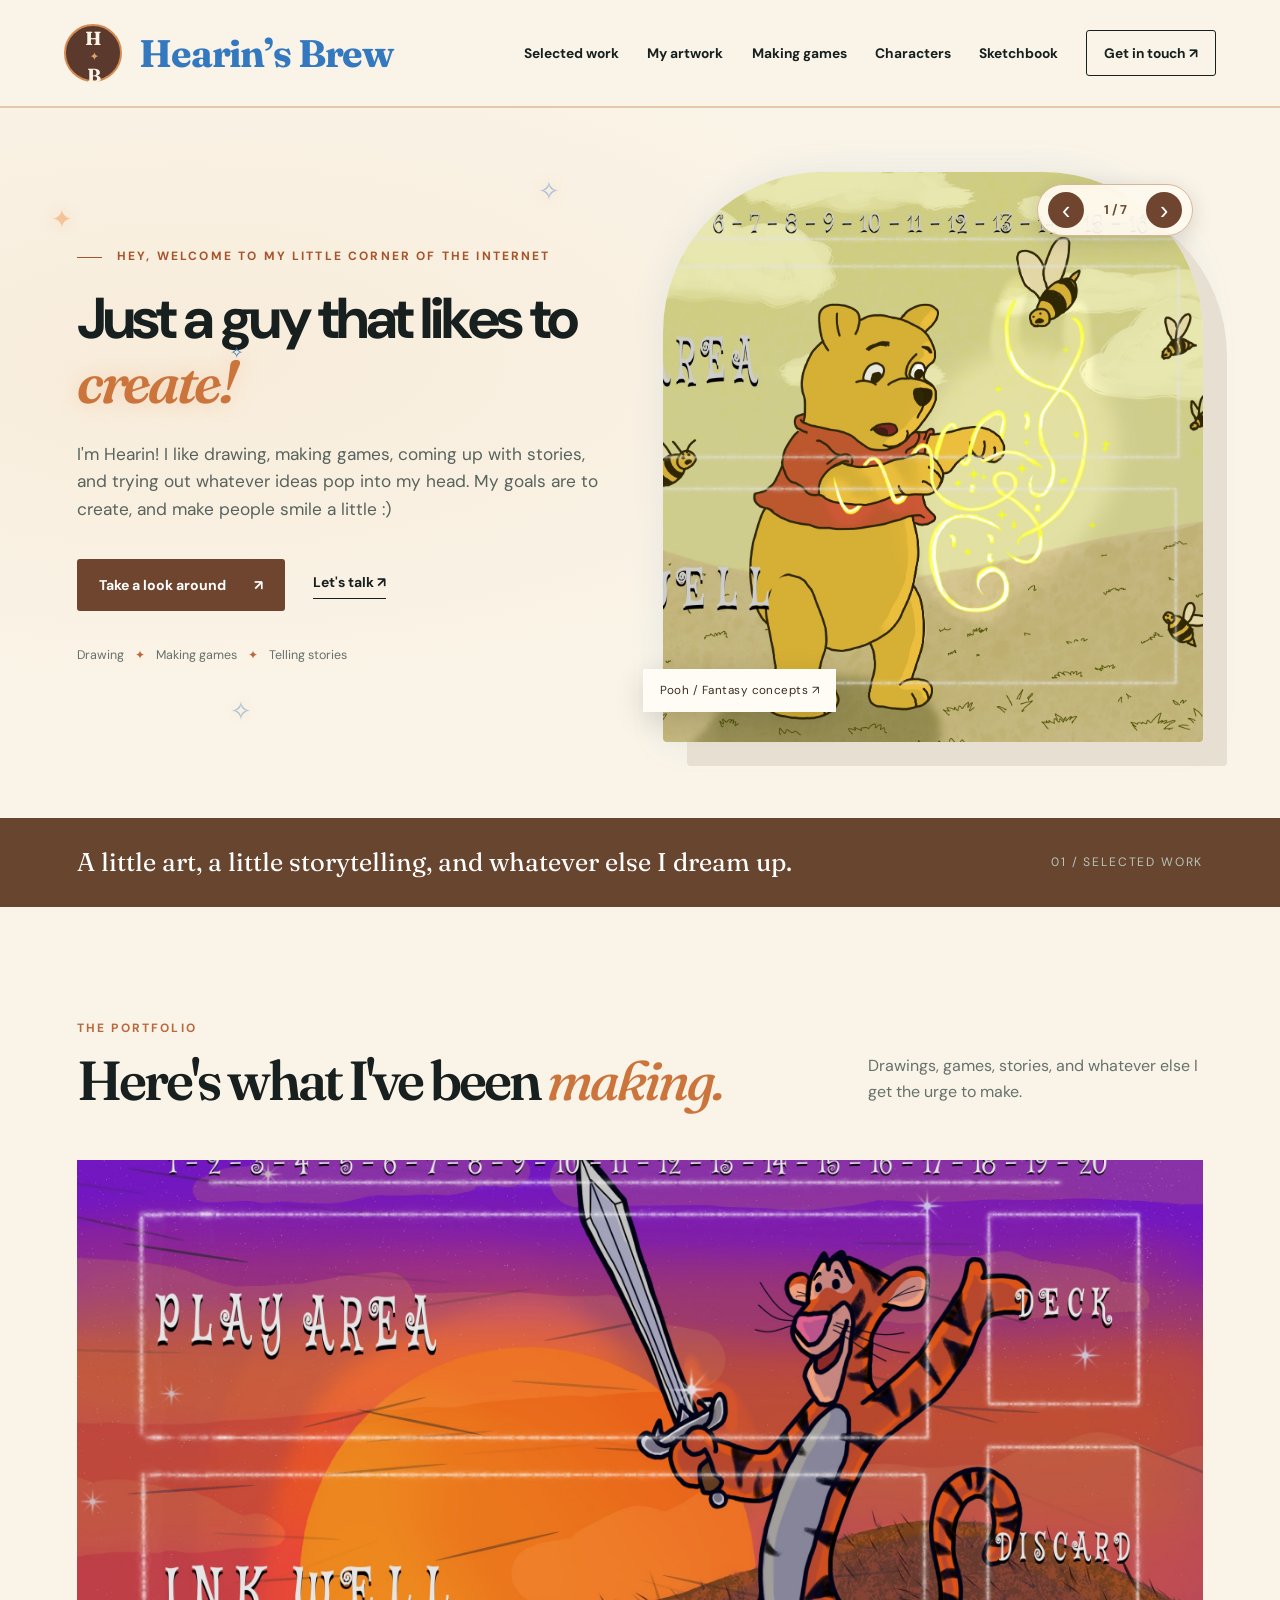
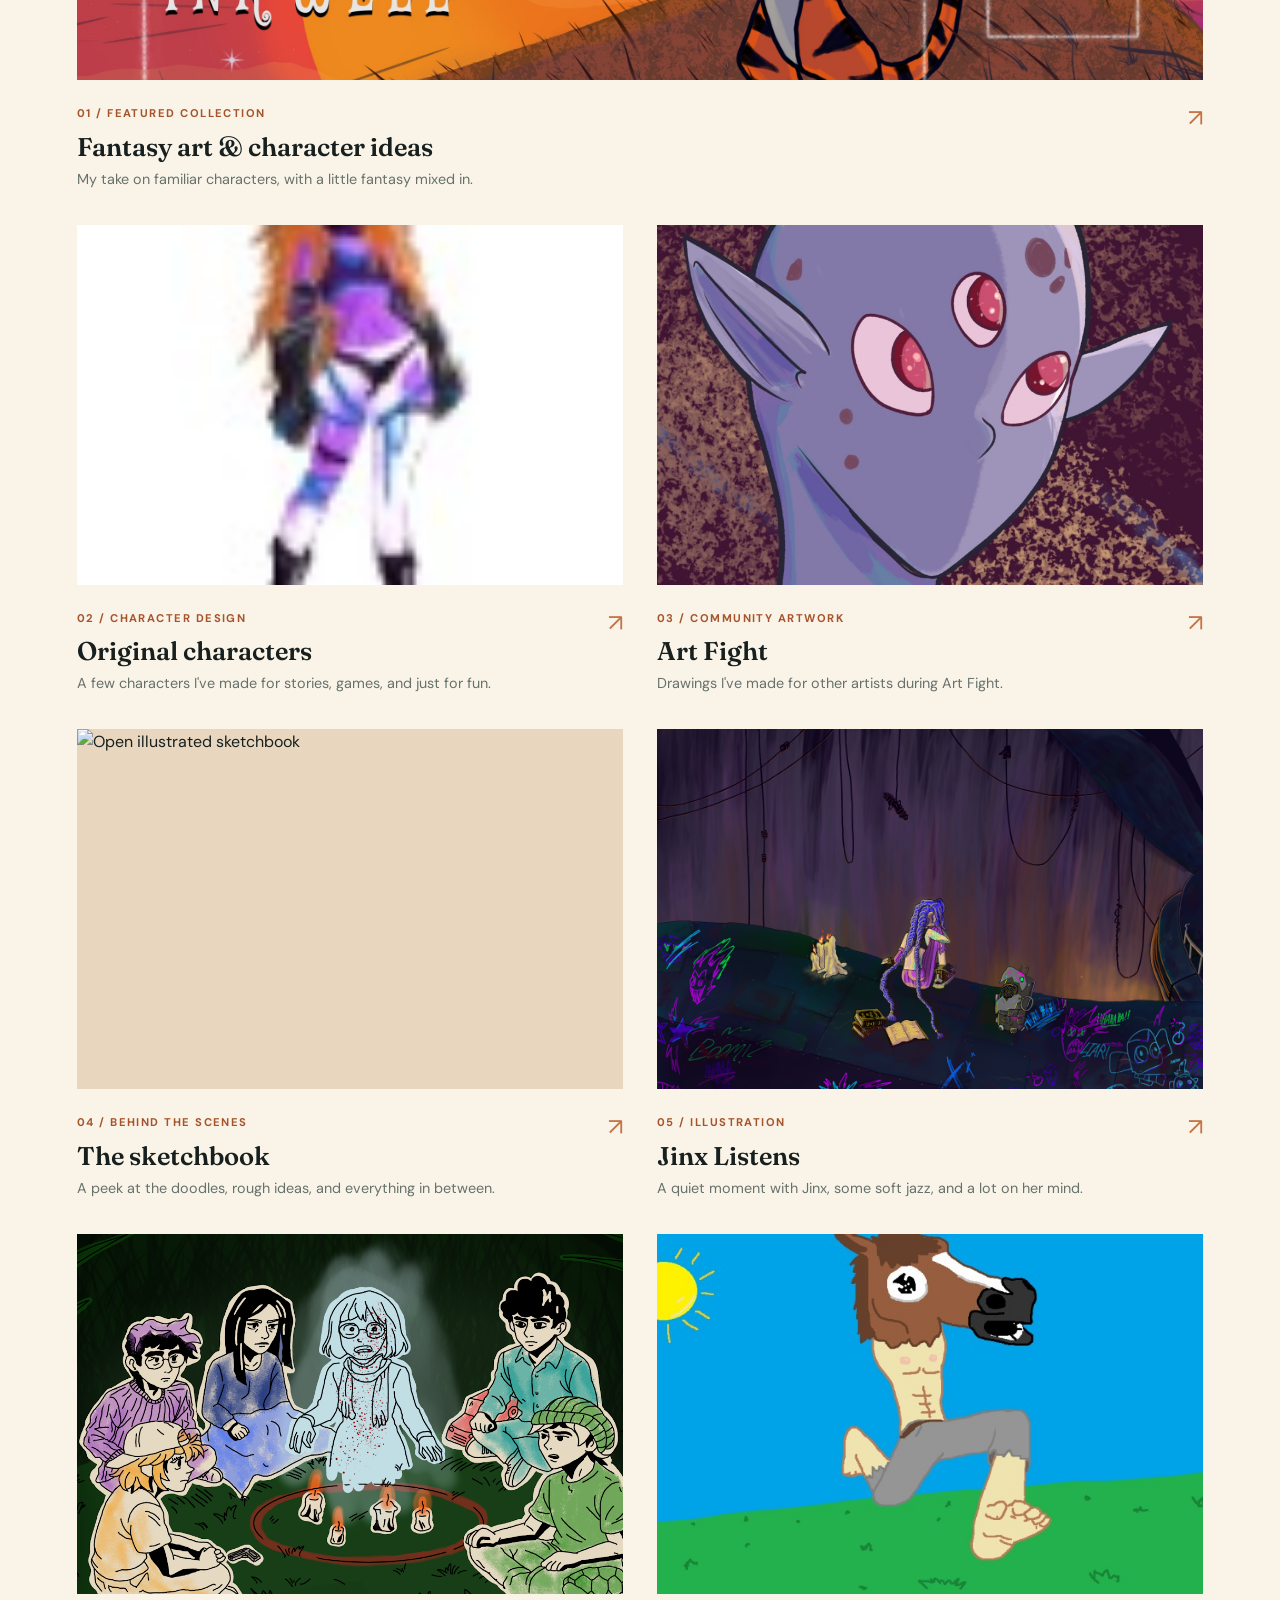
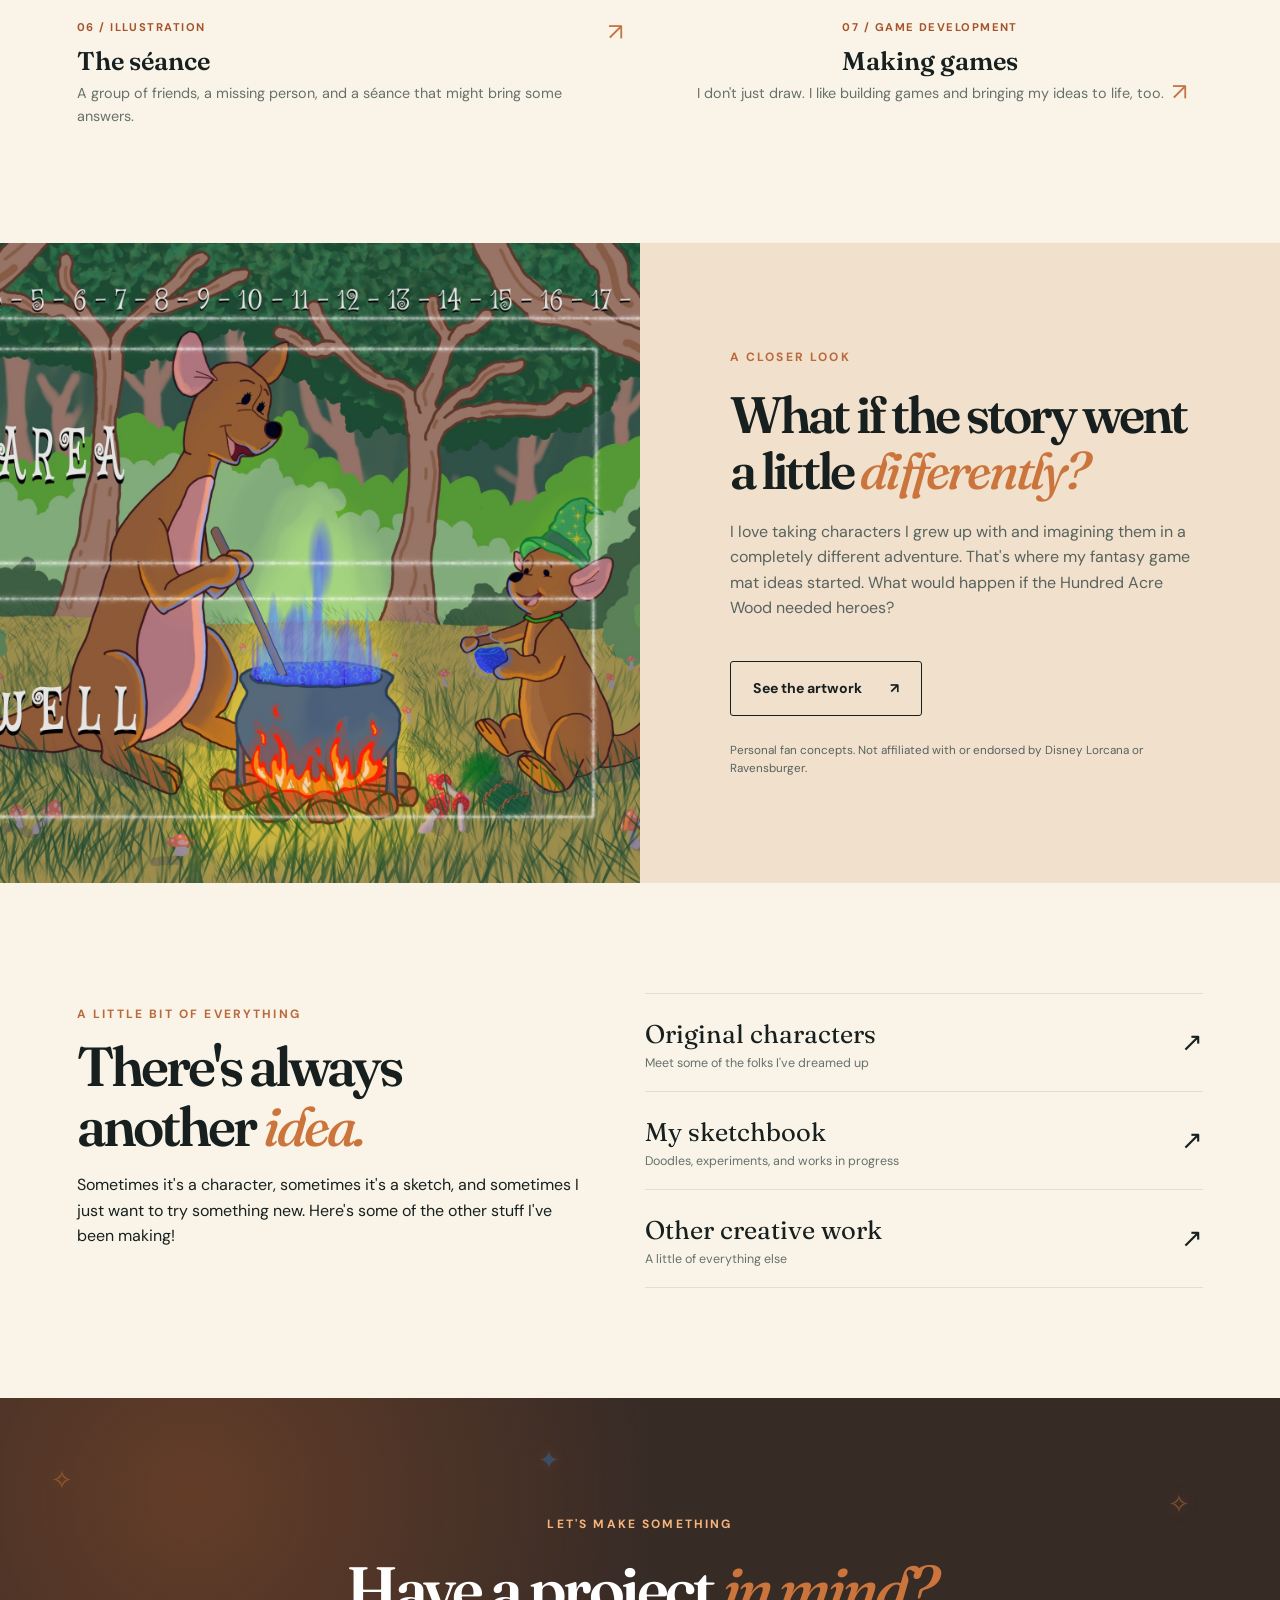
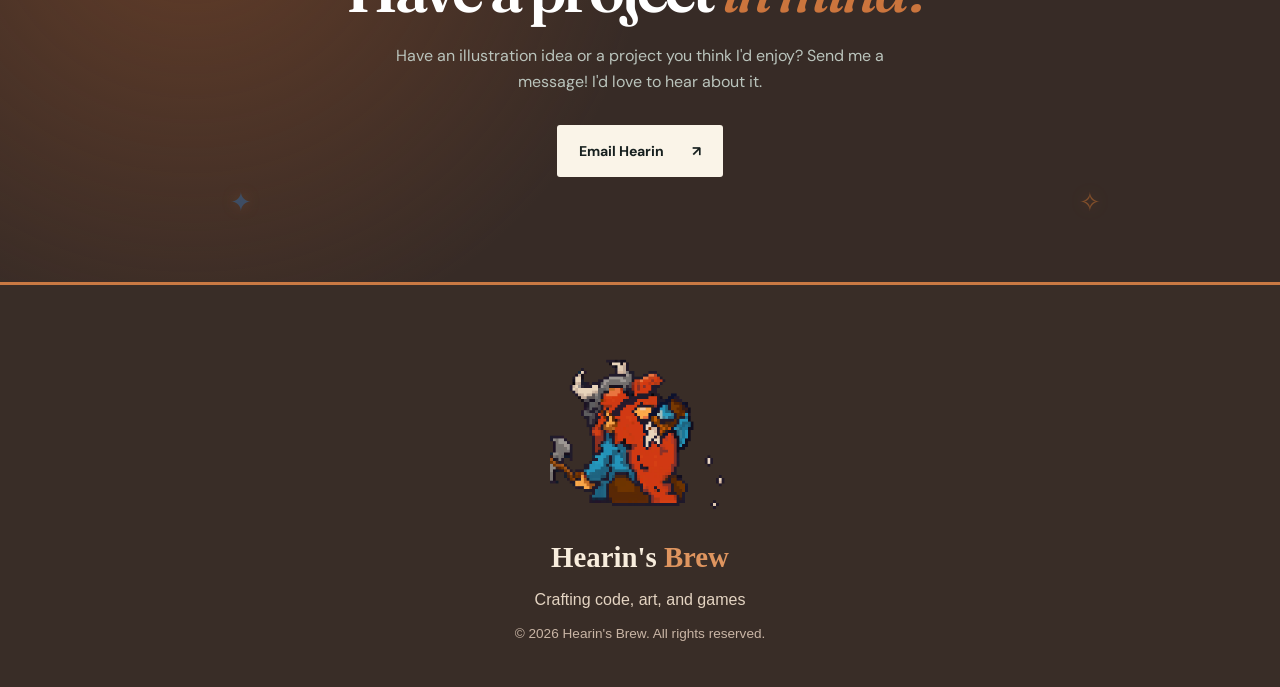
==== index.html @ 7d2c325e "Use shared centered drinking-dwarf footer on index.html" ====
<!doctype html>
<html lang="en">
<head>
  <meta charset="utf-8">
  <meta name="viewport" content="width=device-width, initial-scale=1">
  <meta name="description" content="Hearin's Brew is an illustration portfolio featuring fantasy character art, Lorcana-inspired fan concepts, sketchbook studies, and original worlds.">
  <meta name="theme-color" content="#17201f">
  <title>Hearin's Brew | Fantasy Illustration & Character Art</title>
  <link rel="icon" href="assets/favicon.ico">
  <link rel="preconnect" href="https://fonts.googleapis.com">
  <link rel="preconnect" href="https://fonts.gstatic.com" crossorigin>
  <link href="https://fonts.googleapis.com/css2?family=DM+Sans:wght@400;500;600;700&family=Fraunces:opsz,wght@9..144,500;9..144,600;9..144,700&display=swap" rel="stylesheet">
  <link rel="stylesheet" href="portfolio.css">
  <link rel="stylesheet" href="brew-footer.css">
</head>
<body class="portfolio-home">
  <a class="skip-link" href="#main">Skip to content</a>
  <header class="site-header">
    <a class="wordmark" href="index.html" aria-label="Hearin's Brew home"><span class="mark">H<span>✦</span>B</span><span class="animated-wordmark" aria-label="Hearin’s Brew">Hearin’s Brew</span></a>
    <button class="nav-toggle" type="button" aria-expanded="false" aria-controls="site-nav" aria-label="Open navigation">☰</button>
    <nav class="site-nav" id="site-nav" aria-label="Main navigation">
      <a href="#work">Selected work</a>
      <a href="misc-art.html">My artwork</a>
      <a href="the-nautlins.html">Making games</a>
      <a href="my-ocs.html">Characters</a>
      <a href="my-sketch-book.html">Sketchbook</a>
      <a class="nav-contact" href="mailto:hearinsbrew@gmail.com?subject=Illustration%20inquiry">Get in touch <span aria-hidden="true">↗</span></a>
    </nav>
  </header>
  <main id="main">
    <section class="hero magic-field"><div class="magic-sparkles" aria-hidden="true"><span>✦</span><span>✧</span><span>✦</span><span>✧</span><span>✦</span></div>
      <div class="hero-copy">
        <p class="eyebrow"><span class="eyebrow-line"></span> Hey, welcome to my little corner of the internet</p>
        <h1>Just a guy that likes to <em class="magic-word">create!</em></h1>
        <p class="hero-intro">I'm Hearin! I like drawing, making games, coming up with stories, and trying out whatever ideas pop into my head. My goals are to create, and make people smile a little :)</p>
        <div class="hero-actions">
          <a class="button button-primary" href="#work">Take a look around <span aria-hidden="true">↗</span></a>
          <a class="text-link" href="mailto:hearinsbrew@gmail.com?subject=Illustration%20inquiry">Let's talk <span aria-hidden="true">↗</span></a>
        </div>
        <p class="hero-note">Drawing <span>✦</span> Making games <span>✦</span> Telling stories</p>
      </div>
      <div class="hero-art"><div class="hero-art-controls" aria-label="Featured artwork controls"><button class="art-cycle-button" type="button" data-direction="-1" aria-label="Previous artwork">‹</button><span class="art-cycle-count" aria-live="polite">1 / 7</span><button class="art-cycle-button" type="button" data-direction="1" aria-label="Next artwork">›</button></div>
        <img id="featured-art-image" src="assets/Pooh Bear P4.jpg" alt="Fantasy-inspired illustration of Winnie the Pooh, part of a personal game mat concept series" fetchpriority="high">
        <a class="art-tag" id="featured-art-link" href="lorcana-game-mat-concepts.html">Pooh / Fantasy concepts ↗</a>
      </div>
    </section>
    <section class="intro-band" aria-label="Portfolio focus">
      <p>A little art, a little storytelling, and whatever else I dream up.</p>
      <span>01 / Selected work</span>
    </section>
    <section class="work-section" id="work">
      <div class="section-heading">
        <div><p class="eyebrow">The portfolio</p><h2>Here's what I've been <em>making.</em></h2></div>
        <p>Drawings, games, stories, and whatever else I get the urge to make.</p>
      </div>
      <div class="work-grid">
        <a class="work-card work-card-large" href="lorcana-game-mat-concepts.html">
          <div class="work-image"><img src="assets/Tigger p2.jpg" alt="Fantasy-inspired illustration of Tigger with a sword" loading="lazy"></div>
          <div class="work-caption"><div><span class="work-kicker">01 / Featured collection</span><h3>Fantasy art &amp; character ideas</h3><p>My take on familiar characters, with a little fantasy mixed in.</p></div><span class="work-arrow" aria-hidden="true">↗</span></div>
        </a>
        <a class="work-card" href="my-ocs.html">
          <div class="work-image"><img src="assets/Amber.jpg" alt="Portrait of Amber, an original character" loading="lazy"></div>
          <div class="work-caption"><div><span class="work-kicker">02 / Character design</span><h3>Original characters</h3><p>A few characters I've made for stories, games, and just for fun.</p></div><span class="work-arrow" aria-hidden="true">↗</span></div>
        </a>
        <a class="work-card" href="Art-Fight.html">
          <div class="work-image"><img src="assets/unnamed (1).jpg" alt="Artwork from the Art Fight collection" loading="lazy"></div>
          <div class="work-caption"><div><span class="work-kicker">03 / Community artwork</span><h3>Art Fight</h3><p>Drawings I've made for other artists during Art Fight.</p></div><span class="work-arrow" aria-hidden="true">↗</span></div>
        </a>
        <a class="work-card" href="my-sketch-book.html">
          <div class="work-image"><img src="https://raw.githubusercontent.com/Hearin1/HearinsBrewRep/main/Drawings%20I%20made/Book.png" alt="Open illustrated sketchbook" loading="lazy"></div>
          <div class="work-caption"><div><span class="work-kicker">04 / Behind the scenes</span><h3>The sketchbook</h3><p>A peek at the doodles, rough ideas, and everything in between.</p></div><span class="work-arrow" aria-hidden="true">↗</span></div>
        </a>
        <a class="work-card" href="misc-art.html">
          <div class="work-image"><img src="assets/jinx.png" alt="Illustration from the miscellaneous artwork collection" loading="lazy"></div>
          <div class="work-caption"><div><span class="work-kicker">05 / Illustration</span><h3>Jinx Listens</h3><p>A quiet moment with Jinx, some soft jazz, and a lot on her mind.</p></div><span class="work-arrow" aria-hidden="true">↗</span></div>
        </a>
        <a class="work-card" href="misc-art.html"><div class="work-image"><img src="assets/seance.png" alt="The séance, friends gathered around candles" loading="lazy"></div><div class="work-caption"><div><span class="work-kicker">06 / Illustration</span><h3>The séance</h3><p>A group of friends, a missing person, and a séance that might bring some answers.</p></div><span class="work-arrow" aria-hidden="true">↗</span></div></a>
        <a class="work-card" href="the-nautlins.html"><div class="work-image"><img src="assets/Leggy In All His Glory.jpg" alt="Illustration of Leggy, a character from a creative project" loading="lazy"></div><div class="work-caption"><div><span class="work-kicker">07 / Game development</span><h3>Making games</h3><p>I don't just draw. I like building games and bringing my ideas to life, too.</p></div><span class="work-arrow" aria-hidden="true">↗</span></div></a>
      </div>
    </section>
    <section class="feature-story">
      <div class="feature-story-image"><img src="assets/Kanga and roo.jpg" alt="Fantasy-inspired artwork of Kanga and Roo" loading="lazy"></div>
      <div class="feature-story-copy"><p class="eyebrow">A closer look</p><h2>What if the story went a little <em>differently?</em></h2><p>I love taking characters I grew up with and imagining them in a completely different adventure. That's where my fantasy game mat ideas started. What would happen if the Hundred Acre Wood needed heroes?</p><a class="button button-outline" href="lorcana-game-mat-concepts.html">See the artwork <span aria-hidden="true">↗</span></a><p class="disclaimer">Personal fan concepts. Not affiliated with or endorsed by Disney Lorcana or Ravensburger.</p></div>
    </section>
    <section class="other-work"><div><p class="eyebrow">A little bit of everything</p><h2>There's always another <em>idea.</em></h2><p>Sometimes it's a character, sometimes it's a sketch, and sometimes I just want to try something new. Here's some of the other stuff I've been making!</p></div><div class="other-links"><a href="my-ocs.html"><span>Original characters <small>Meet some of the folks I've dreamed up</small></span><span aria-hidden="true">↗</span></a><a href="my-sketch-book.html"><span>My sketchbook <small>Doodles, experiments, and works in progress</small></span><span aria-hidden="true">↗</span></a><a href="other-artistic-works.html"><span>Other creative work <small>A little of everything else</small></span><span aria-hidden="true">↗</span></a></div></section>
    <section class="contact-section magic-field" id="contact"><div class="magic-sparkles" aria-hidden="true"><span>✧</span><span>✦</span><span>✧</span><span>✦</span><span>✧</span></div><p class="eyebrow">Let's make something</p><h2>Have a project <em>in mind?</em></h2><p>Have an illustration idea or a project you think I'd enjoy? Send me a message! I'd love to hear about it.</p><a class="button button-light" href="mailto:hearinsbrew@gmail.com?subject=Illustration%20inquiry">Email Hearin <span aria-hidden="true">↗</span></a></section>
  </main>
  
  <script src="portfolio.js" defer></script>
<footer class="brew-site-footer" role="contentinfo">
  <div class="brew-footer-inner">
    <img src="assets/HearinDrinkingGif500px.gif" alt="Hearin's drinking dwarf mascot" class="brew-footer-dwarf" loading="lazy">
    <div class="brew-footer-name">Hearin's <span>Brew</span></div>
    <p>Crafting code, art, and games</p>
    <small>© 2026 Hearin's Brew. All rights reserved.</small>
  </div>
</footer>
</body>
</html>
---- portfolio.css ----
:root{--ink:#17201f;--deep:#111b1a;--cream:#f7f4ed;--paper:#fffdf8;--muted:#67716c;--copper:#b06a46;--line:#dedfd6;--font-body:"DM Sans",sans-serif;--font-display:"Fraunces",Georgia,serif}
*{box-sizing:border-box}html{scroll-behavior:smooth}body.portfolio-home{margin:0;background:var(--cream);color:var(--ink);font-family:var(--font-body);line-height:1.6}a{color:inherit}img{display:block;max-width:100%}.skip-link{position:absolute;left:1rem;top:-5rem;z-index:99;background:white;padding:.75rem}.skip-link:focus{top:1rem}.site-header{height:94px;padding:0 clamp(24px,5vw,90px);display:flex;align-items:center;justify-content:space-between;border-bottom:1px solid var(--line);background:var(--cream);position:relative;z-index:10}.wordmark{text-decoration:none;display:flex;align-items:center;gap:13px;font-family:var(--font-display);font-size:1.35rem;font-weight:700;letter-spacing:-.03em}.wordmark em{font-style:normal;color:var(--copper)}.mark{height:46px;width:46px;display:grid;place-items:center;background:var(--ink);color:var(--cream);font:700 15px var(--font-display);border-radius:50%;position:relative}.mark span{color:#dca46e;font-size:10px}.site-nav{display:flex;align-items:center;gap:clamp(18px,2.2vw,36px)}.site-nav a{text-decoration:none;font-size:.86rem;font-weight:700;transition:color .2s}.site-nav a:hover,.text-link:hover{color:var(--copper)}.site-nav .nav-contact{border:1px solid var(--ink);padding:11px 17px;border-radius:3px}.nav-toggle{display:none}.hero{max-width:1550px;margin:auto;min-height:690px;display:grid;grid-template-columns:1fr 48%;align-items:center;gap:5%;padding:64px clamp(24px,6vw,100px) 76px}.hero-copy{max-width:670px}.eyebrow{color:var(--copper);text-transform:uppercase;letter-spacing:.18em;font-size:.75rem;font-weight:700}.eyebrow-line{display:inline-block;width:25px;height:1px;background:currentColor;vertical-align:middle;margin-right:10px}.hero h1,.section-heading h2,.feature-story h2,.other-work h2,.contact-section h2{font-family:var(--font-display);font-weight:600;letter-spacing:-.055em;line-height:1.09}.hero h1{font-size:clamp(3.3rem,5.6vw,6.4rem);margin:20px 0 24px}.hero h1 em,.section-heading h2 em,.feature-story h2 em,.other-work h2 em,.contact-section h2 em{font-weight:500;color:var(--copper)}.hero-intro{font-size:1.08rem;max-width:550px;color:#58635e}.hero-actions{display:flex;align-items:center;gap:28px;flex-wrap:wrap;margin:35px 0}.button{display:inline-flex;align-items:center;gap:28px;justify-content:center;text-decoration:none;padding:15px 22px;border-radius:3px;font-size:.88rem;font-weight:700;transition:transform .2s,background .2s}.button:hover{transform:translateY(-3px)}.button-primary{background:var(--ink);color:#fff}.text-link{text-decoration:none;border-bottom:1px solid var(--ink);padding-bottom:5px;font-size:.87rem;font-weight:700}.hero-note{color:var(--muted);font-size:.78rem}.hero-note span{padding:0 8px;color:var(--copper)}.hero-art{position:relative;min-width:0}.hero-art img{width:100%;height:570px;object-fit:cover;object-position:center;border-radius:160px 160px 4px 4px;box-shadow:24px 24px 0 #e7dfd2}.art-tag{position:absolute;left:-20px;bottom:30px;background:var(--paper);padding:12px 17px;font-size:.73rem;letter-spacing:.04em;box-shadow:0 8px 30px #0002}.intro-band{background:var(--ink);color:#fff;padding:24px clamp(24px,6vw,100px);display:flex;align-items:center;justify-content:space-between;gap:20px}.intro-band p{font-family:var(--font-display);font-size:clamp(1.1rem,2vw,1.65rem);margin:0}.intro-band span{color:#b6c4ba;font-size:.76rem;letter-spacing:.15em;text-transform:uppercase;white-space:nowrap}.work-section{max-width:1480px;margin:auto;padding:100px clamp(24px,6vw,100px) 115px}.section-heading{display:flex;justify-content:space-between;align-items:end;gap:30px;margin-bottom:40px}.section-heading h2,.other-work h2{font-size:clamp(2.8rem,4.3vw,4.6rem);margin:10px 0}.section-heading>p{max-width:335px;color:var(--muted)}.work-grid{display:grid;grid-template-columns:repeat(2,minmax(0,1fr));gap:34px}.work-card{display:block;text-decoration:none;min-width:0}.work-card-large{grid-column:span 2}.work-image{overflow:hidden;background:#e5e2d9}.work-image img{width:100%;height:360px;object-fit:cover;transition:transform .55s}.work-card-large .work-image img{height:520px;object-position:center 38%}.work-card:hover .work-image img{transform:scale(1.045)}.work-caption{padding:19px 0 0;display:flex;justify-content:space-between;gap:12px}.work-kicker{font-size:.7rem;color:var(--copper);font-weight:700;text-transform:uppercase;letter-spacing:.13em}.work-caption h3{font:600 clamp(1.4rem,2vw,2rem) var(--font-display);margin:6px 0 5px}.work-caption p{margin:0;color:var(--muted);font-size:.9rem}.work-arrow{font-size:1.5rem}.feature-story{background:#eae5da;display:grid;grid-template-columns:1fr 1fr;align-items:center}.feature-story-image img{width:100%;height:640px;object-fit:cover}.feature-story-copy{padding:clamp(30px,7vw,115px)}.feature-story h2{font-size:clamp(2.8rem,4vw,4.7rem);margin:20px 0}.feature-story-copy>p:not(.eyebrow){color:#58635e;max-width:490px}.button-outline{border:1px solid var(--ink);margin-top:24px}.feature-story .disclaimer{font-size:.73rem;margin-top:25px;color:#74786e}.other-work{max-width:1480px;margin:auto;padding:110px clamp(24px,6vw,100px);display:grid;grid-template-columns:1fr 1.1fr;gap:60px}.other-links a{border-bottom:1px solid var(--line);padding:20px 0;display:flex;justify-content:space-between;align-items:center;text-decoration:none;font-family:var(--font-display);font-size:1.6rem}.other-links a:first-child{border-top:1px solid var(--line)}.other-links small{display:block;font:400 .78rem var(--font-body);color:var(--muted)}.other-links a:hover{color:var(--copper)}.contact-section{background:var(--deep);color:#fff;text-align:center;padding:105px 24px}.contact-section h2{font-size:clamp(3rem,5vw,5.5rem);margin:20px 0}.contact-section>p:not(.eyebrow){color:#bac4bc;max-width:520px;margin:0 auto 30px}.button-light{background:var(--cream);color:var(--ink)}.site-footer{padding:30px clamp(24px,6vw,100px);display:flex;align-items:center;justify-content:space-between;gap:24px;font-size:.77rem;color:var(--muted)}.site-footer div{display:flex;gap:18px}.site-footer a{text-decoration:none}
@media(max-width:950px){.site-header{height:76px}.nav-toggle{display:block;border:0;background:transparent;font-size:1.5rem;cursor:pointer}.site-nav{display:none;position:absolute;top:76px;left:0;right:0;background:var(--cream);padding:25px;box-shadow:0 15px 30px #0002;flex-direction:column;align-items:stretch}.site-nav.open{display:flex}.hero{grid-template-columns:1fr;gap:35px;padding-top:50px}.hero-art img{height:500px}.feature-story{grid-template-columns:1fr}.feature-story-image img{height:460px}.other-work{grid-template-columns:1fr;gap:15px}}@media(max-width:620px){.hero h1{font-size:3.3rem}.hero-art img{height:380px;border-radius:110px 110px 4px 4px;box-shadow:12px 12px 0 #e7dfd2}.intro-band span{display:none}.work-section{padding-top:70px;padding-bottom:70px}.section-heading{display:block}.work-grid{grid-template-columns:1fr;gap:34px}.work-card-large{grid-column:span 1}.work-image img,.work-card-large .work-image img{height:310px}.feature-story-image img{height:350px}.other-work{padding-top:70px;padding-bottom:70px}.site-footer{flex-wrap:wrap}.hero-note{line-height:2}.art-tag{left:0}}@media(prefers-reduced-motion:reduce){html{scroll-behavior:auto}*,*:before,*:after{transition-duration:.01ms!important;animation-duration:.01ms!important}}

/* Personal palette: blue, orange, white, brown, copper and cream */
:root{--signature-blue:#3479bf;--signature-orange:#e78135;--signature-brown:#76513d}
.animated-wordmark{display:inline-flex;white-space:pre;letter-spacing:-.03em}
.animated-wordmark .color-letter{display:inline-block;animation:brew-colors 8s ease-in-out infinite;animation-delay:calc(var(--letter-index) * 90ms);color:var(--signature-blue)}
@keyframes brew-colors{0%,100%{color:var(--signature-blue)}30%{color:var(--signature-orange)}55%{color:var(--signature-brown)}80%{color:#fff;text-shadow:0 0 2px #76513d,0 0 7px #3479bf70}}
.magic-field{position:relative;isolation:isolate;overflow:hidden}
.magic-field>*:not(.magic-sparkles){position:relative;z-index:1}
.magic-sparkles{position:absolute;inset:0;pointer-events:none;z-index:0;overflow:hidden}
.magic-sparkles span{position:absolute;color:var(--signature-orange);opacity:.4;font-size:clamp(15px,2vw,30px);text-shadow:0 0 14px #e7813577;animation:float-spark 6s ease-in-out infinite}
.magic-sparkles span:nth-child(1){left:4%;top:13%;animation-delay:-1s}
.magic-sparkles span:nth-child(2){left:42%;top:9%;color:var(--signature-blue);animation-delay:-4s}
.magic-sparkles span:nth-child(3){right:7%;top:18%;animation-delay:-2s}
.magic-sparkles span:nth-child(4){left:18%;bottom:12%;color:var(--signature-blue);animation-delay:-3s}
.magic-sparkles span:nth-child(5){right:14%;bottom:12%;animation-delay:-5s}
@keyframes float-spark{0%,100%{transform:translateY(0) rotate(0deg) scale(.9);opacity:.2}50%{transform:translateY(-19px) rotate(22deg) scale(1.15);opacity:.65}}
.magic-word{position:relative;text-shadow:0 0 22px #e7813540}
.magic-word:after{content:"✧";position:absolute;right:-.35em;top:-.35em;font:normal .28em var(--font-body);color:var(--signature-blue);animation:float-spark 4s ease-in-out infinite}
.hero-art img{box-shadow:24px 24px 0 #e7dfd2,0 0 35px #3479bf1a}
.work-card:hover .work-arrow{color:var(--signature-blue)}
@media(prefers-reduced-motion:reduce){.animated-wordmark .color-letter{animation:none!important;color:var(--signature-blue)}.magic-sparkles span,.magic-word:after{animation:none!important}}

/* A bigger signature and warmer copper/orange palette */
:root{--copper:#ba693d;--signature-orange:#f08432;--signature-brown:#805038;--cream:#faf4e8;--paper:#fffcf6}
.site-header{min-height:108px;height:auto;gap:24px;background:#faf4e8;border-bottom:2px solid #e5c8ac}
.wordmark{font-size:clamp(1.7rem,3vw,2.85rem);gap:17px;line-height:1.15;padding:18px 0}
.mark{height:58px;width:58px;flex-shrink:0;background:#5b392c;border:2px solid #d58c54;font-size:19px}
.animated-wordmark .color-letter{animation-duration:7s}
.hero{background:radial-gradient(ellipse at 15% 35%,#f2d4b03d,transparent 55%),var(--cream)}
.hero .eyebrow,.work-kicker{color:#a6542b}
.hero h1 em,.section-heading h2 em,.feature-story h2 em,.other-work h2 em,.contact-section h2 em{color:#cb753d}
.button-primary{background:#70452f}.button-primary:hover{background:#a45a31}
.intro-band{background:#68452f}.feature-story{background:#f0e0cc}
.work-image{background:#e8d6bf}.work-card:hover h3{color:#b45f31}
.work-arrow{color:#c57343}
.contact-section{background:radial-gradient(circle at 15% 20%,#9d542c70,transparent 40%),#372b26}
.contact-section .eyebrow{color:#f6b57b}
.site-footer{background:#f0e2cf}
.hero-art-controls{position:absolute;z-index:4;right:10px;top:12px;display:flex;align-items:center;gap:10px;background:#fffaf0eb;padding:7px 10px;border:1px solid #d8b694;border-radius:99px;box-shadow:0 5px 22px #0002}
.art-cycle-button{border:0;border-radius:50%;background:#70452f;color:#fff;width:36px;height:36px;cursor:pointer;font-size:25px;line-height:1}
.art-cycle-button:hover{background:#d16d31}
.art-cycle-button:focus-visible{outline:3px solid #3278bb;outline-offset:3px}
.art-cycle-count{font-size:.8rem;font-weight:700;min-width:42px;text-align:center;color:#70452f}
.art-tag{text-decoration:none;color:#3a2b23}
.art-tag:hover{color:#b45f31}
@media(max-width:950px){.site-nav{top:100%}.wordmark{font-size:clamp(1.45rem,4vw,2.3rem)}}
@media(max-width:620px){.mark{width:42px;height:42px;font-size:13px}.wordmark{gap:8px;font-size:1.45rem}.site-header{min-height:84px}.hero-art-controls{top:8px;right:8px}}

/* Keep the headline friendly and readable instead of a dramatic display font. */
.hero h1{font-family:"DM Sans",Arial,sans-serif;font-weight:700;letter-spacing:-.055em;font-size:clamp(2.9rem,4.5vw,5.1rem);line-height:1.12}
.hero h1 em{font-family:"Fraunces",Georgia,serif;font-weight:600}
@media(max-width:620px){.hero h1{font-size:clamp(2.45rem,10vw,3.3rem)}}

/* Give the game-making portfolio card a centered heading. */
.work-card[href="the-nautlins.html"] .work-caption{text-align:center;justify-content:center}
.work-card[href="the-nautlins.html"] .work-caption>div{width:100%}
.work-card[href="the-nautlins.html"] .work-arrow{position:absolute;right:16px;bottom:16px}
.work-card[href="the-nautlins.html"]{position:relative}
---- brew-footer.css ----
/* Shared footer across all Hearin's Brew pages. */
.brew-site-footer{position:relative!important;inset:auto!important;float:none!important;clear:both!important;display:block!important;box-sizing:border-box!important;width:100%!important;max-width:none!important;margin:0!important;padding:55px 20px 42px!important;background:#392d27!important;color:#f9efe0!important;text-align:center!important;border-top:3px solid #c97943!important;z-index:1}
.brew-site-footer .brew-footer-inner{display:flex!important;flex-direction:column!important;align-items:center!important;justify-content:center!important;gap:12px!important;max-width:500px!important;margin:0 auto!important;text-align:center!important}
.brew-site-footer .brew-footer-dwarf{display:block!important;width:min(180px,50vw)!important;height:auto!important;max-height:190px!important;object-fit:contain!important;margin:0 auto 8px!important;border:0!important;border-radius:12px!important}
.brew-site-footer .brew-footer-name{font:700 1.8rem/1.2 Georgia,serif!important;color:#f8eddd!important}
.brew-site-footer .brew-footer-name span{color:#df955f!important}
.brew-site-footer p{margin:0!important;font:400 1rem/1.6 Arial,sans-serif!important;color:#e4d4c2!important}
.brew-site-footer small{font:400 .85rem/1.5 Arial,sans-serif!important;color:#c9b5a5!important}
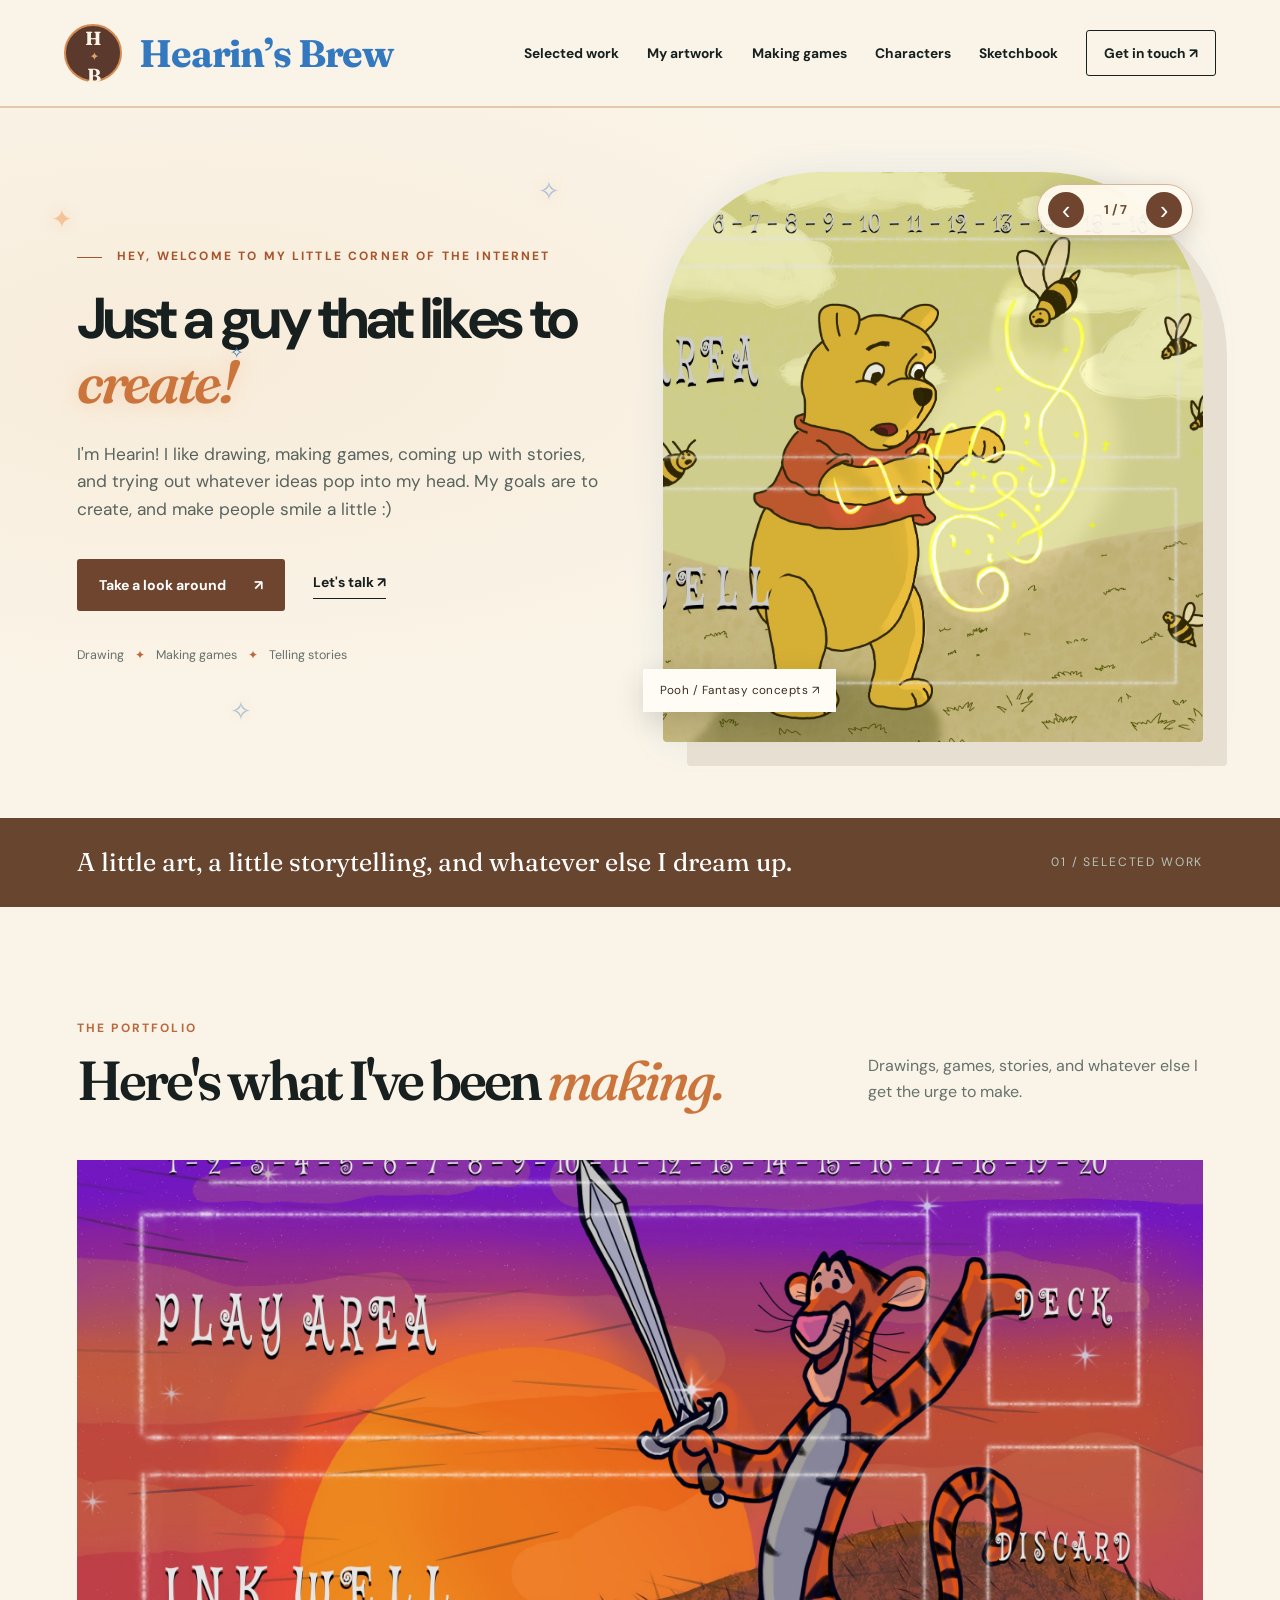
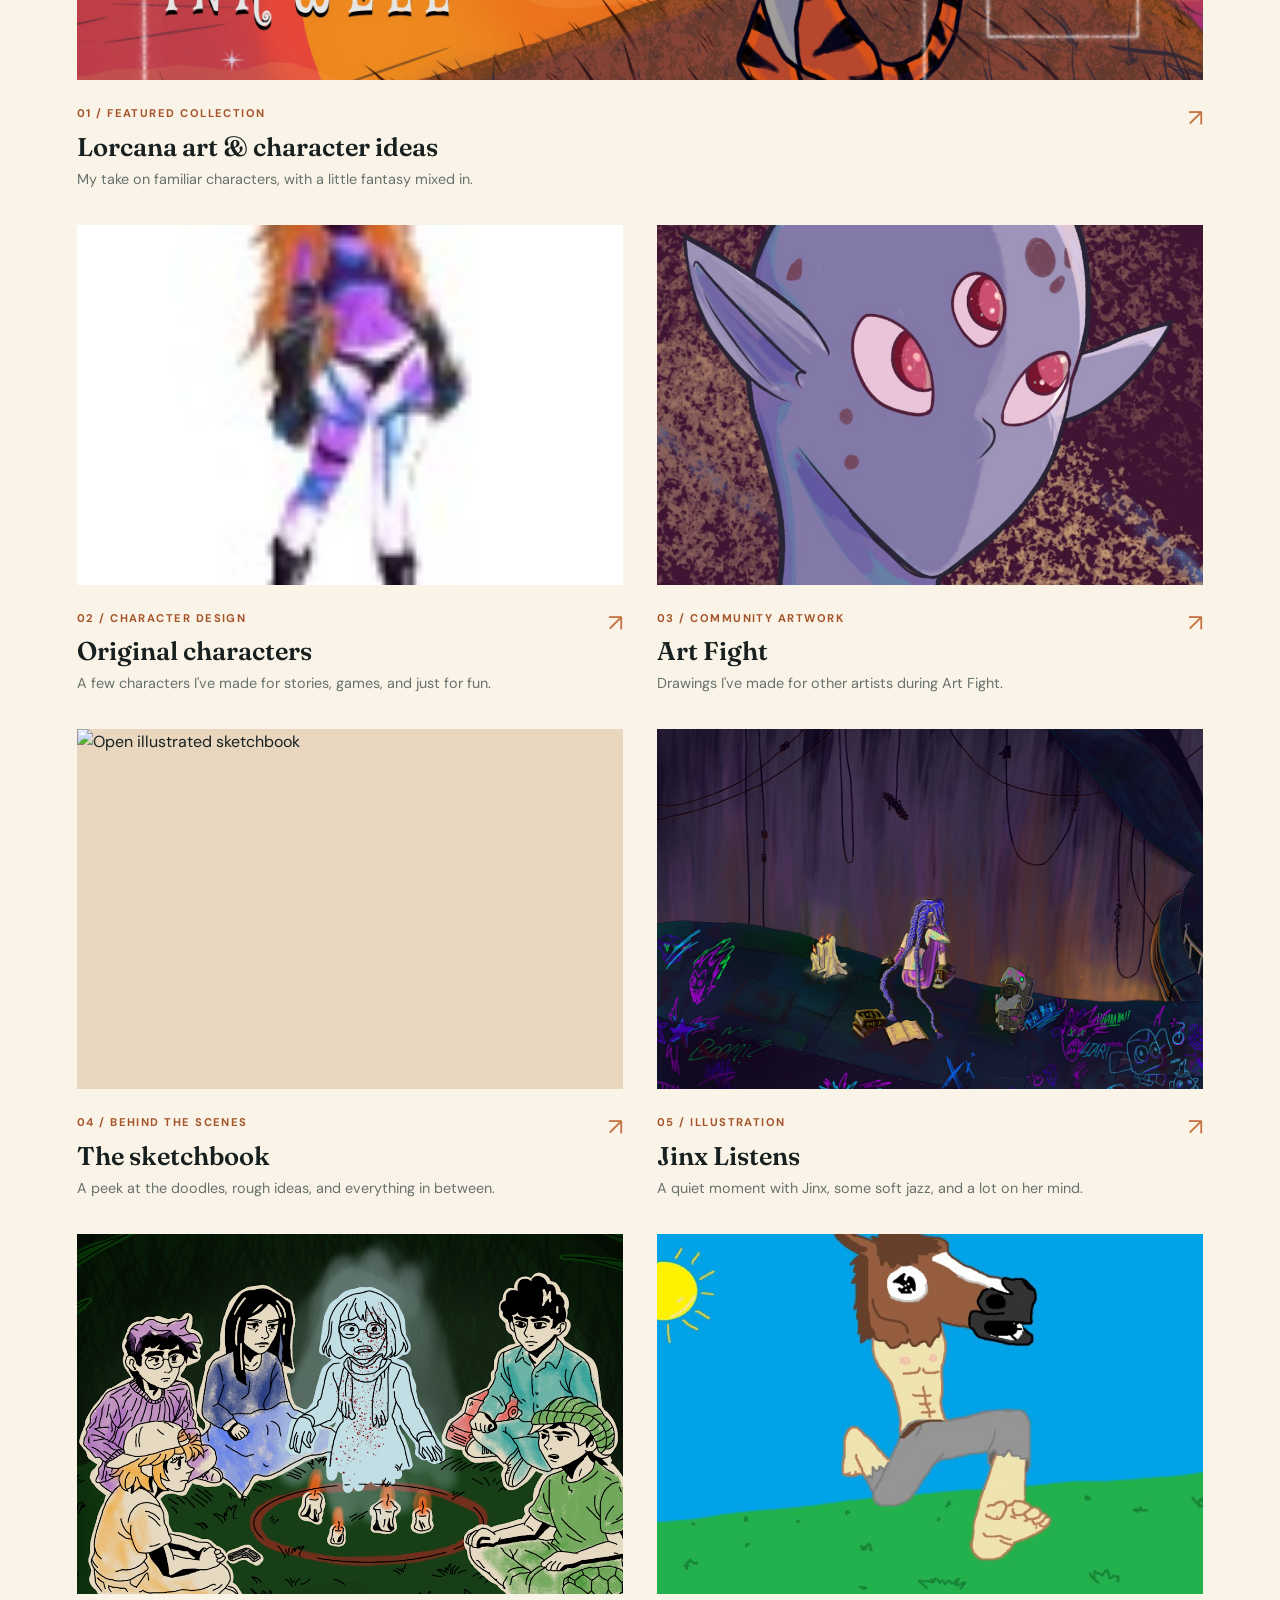
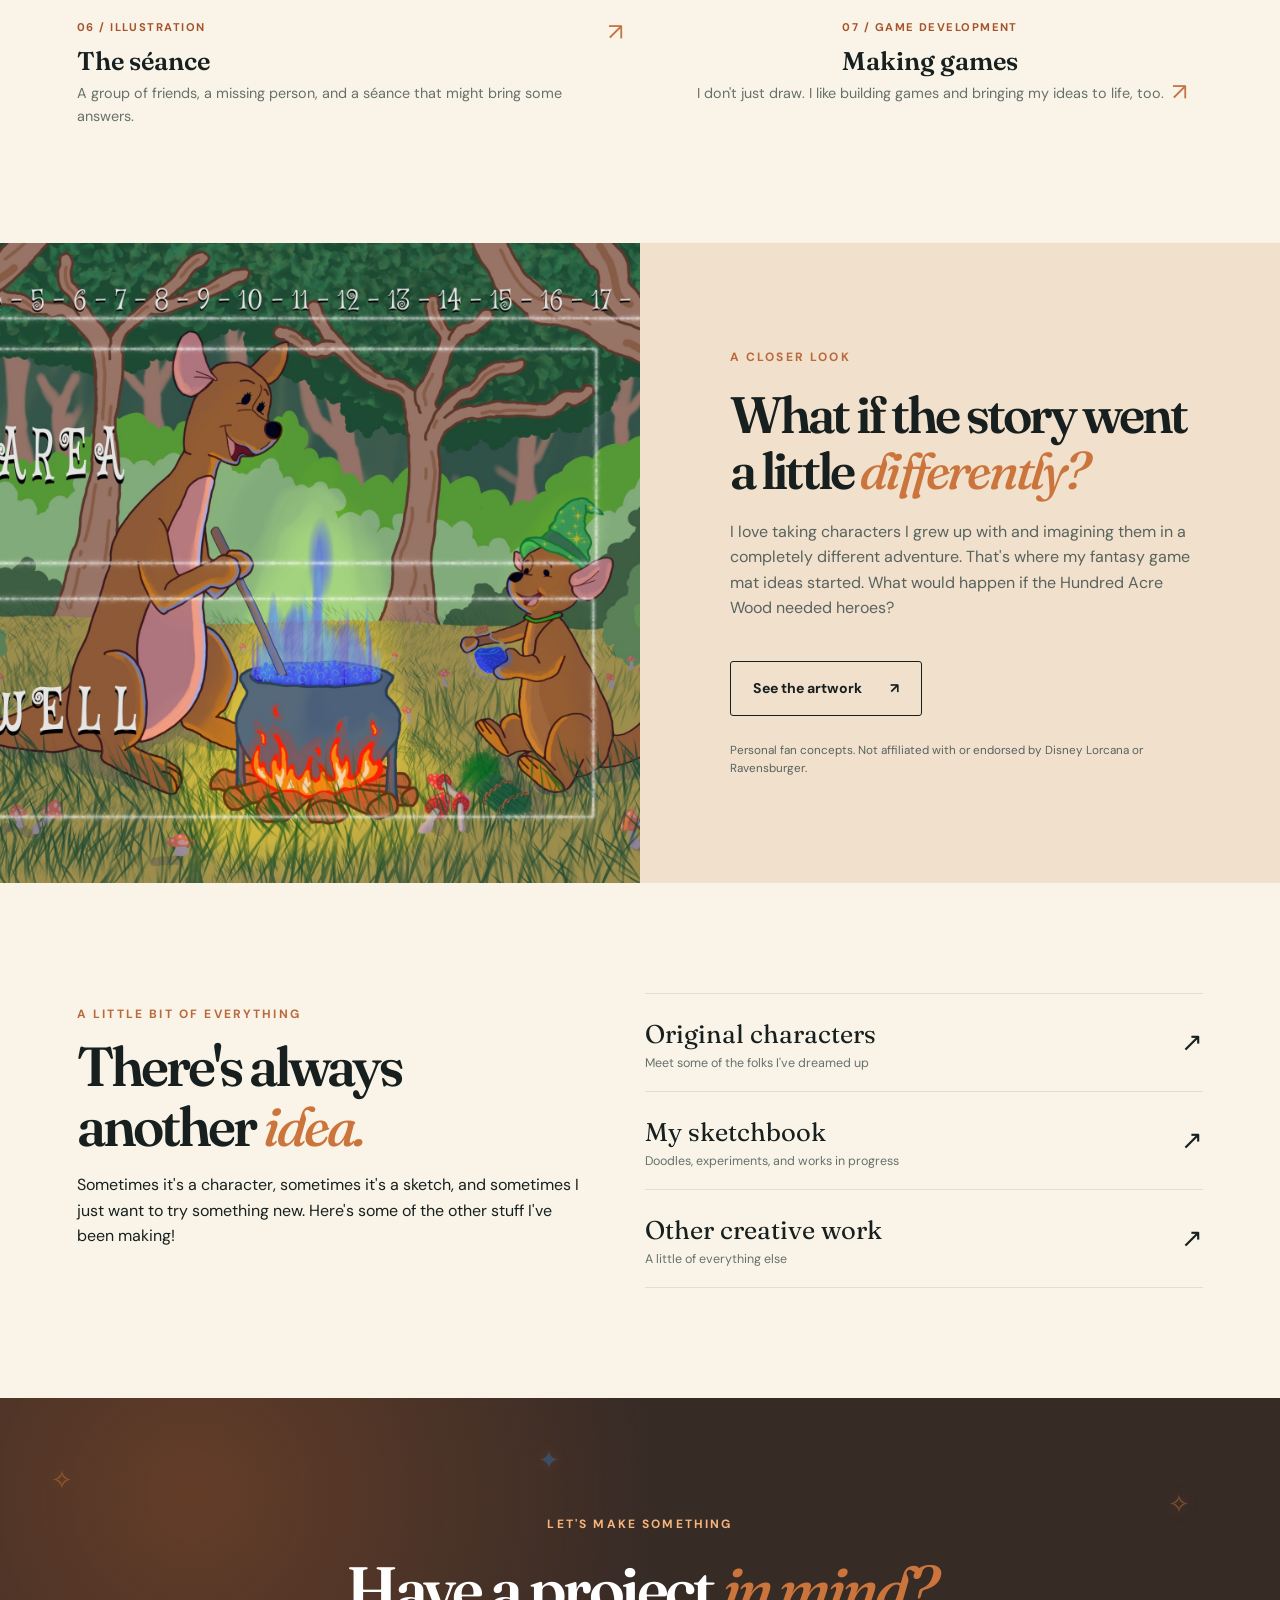
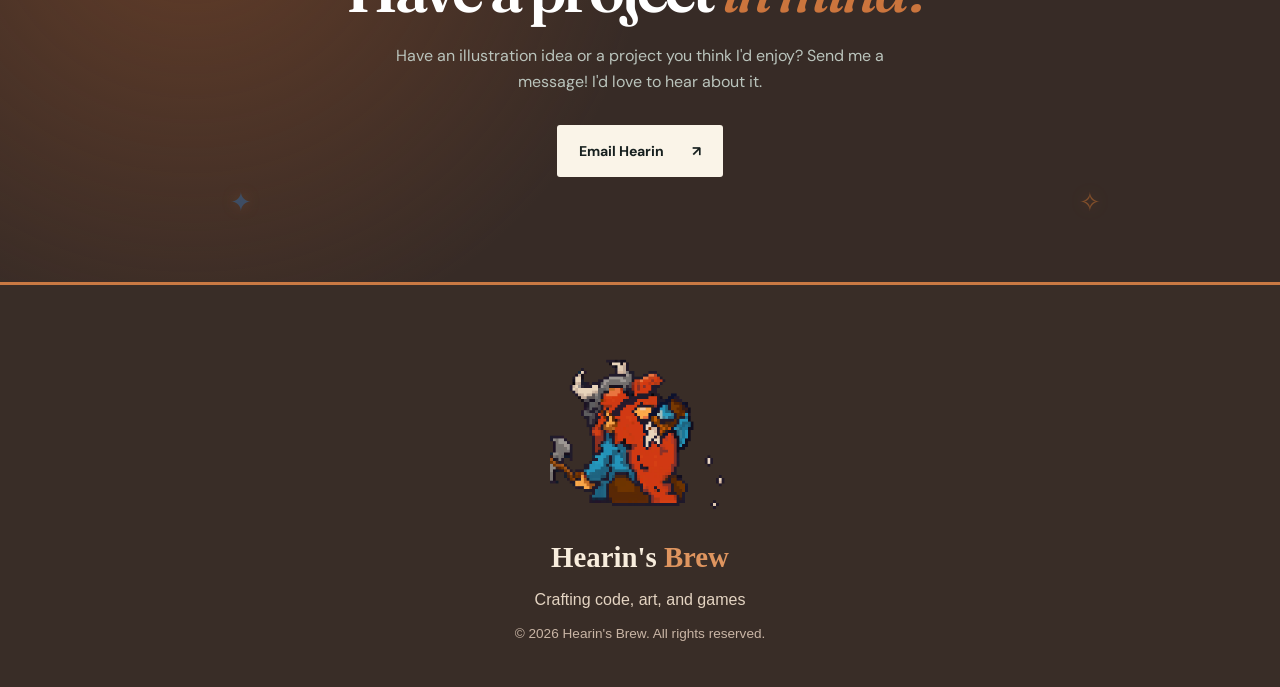
==== commit 22e4e294: "Rename Fantasy Art to Lorcana Art on index.html" ====
--- a/index.html
+++ b/index.html
@@ -56,7 +56,7 @@
       <div class="work-grid">
         <a class="work-card work-card-large" href="lorcana-game-mat-concepts.html">
           <div class="work-image"><img src="assets/Tigger p2.jpg" alt="Fantasy-inspired illustration of Tigger with a sword" loading="lazy"></div>
-          <div class="work-caption"><div><span class="work-kicker">01 / Featured collection</span><h3>Fantasy art &amp; character ideas</h3><p>My take on familiar characters, with a little fantasy mixed in.</p></div><span class="work-arrow" aria-hidden="true">↗</span></div>
+          <div class="work-caption"><div><span class="work-kicker">01 / Featured collection</span><h3>Lorcana art &amp; character ideas</h3><p>My take on familiar characters, with a little fantasy mixed in.</p></div><span class="work-arrow" aria-hidden="true">↗</span></div>
         </a>
         <a class="work-card" href="my-ocs.html">
           <div class="work-image"><img src="assets/Amber.jpg" alt="Portrait of Amber, an original character" loading="lazy"></div>
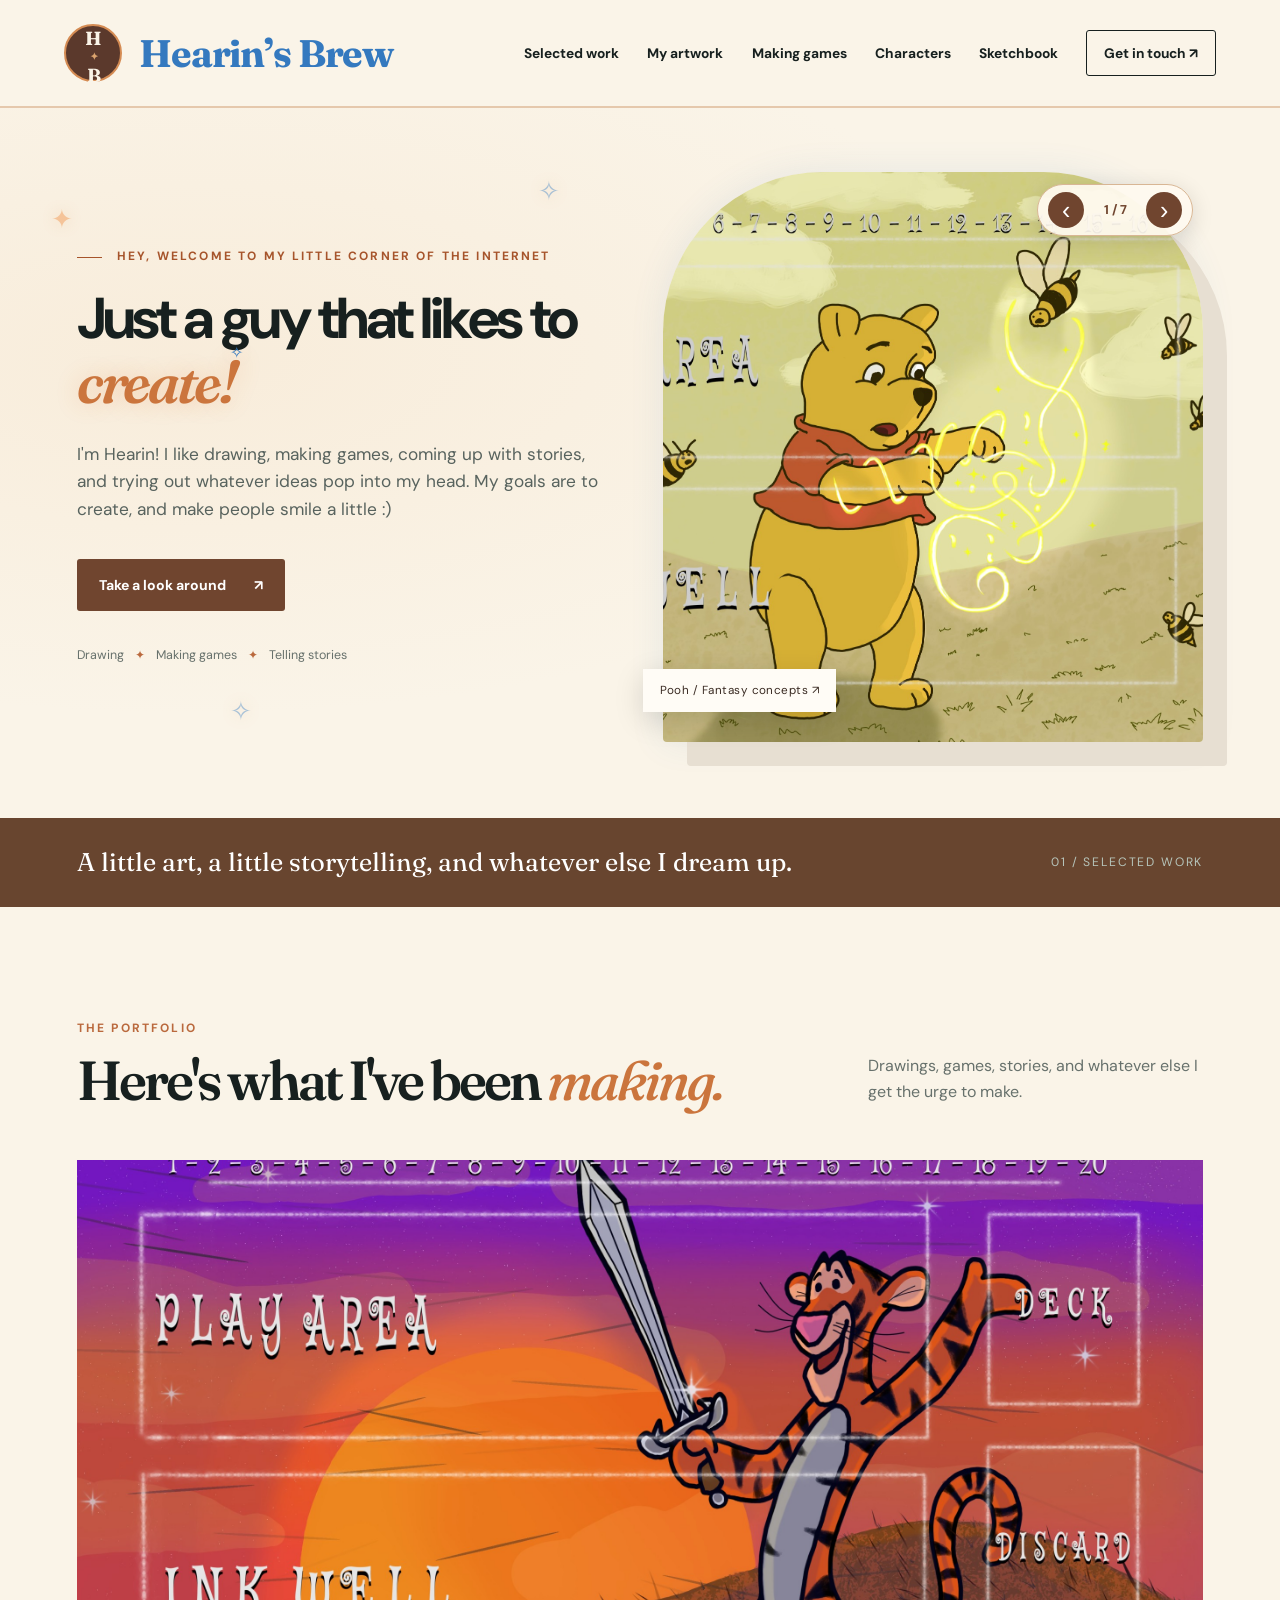
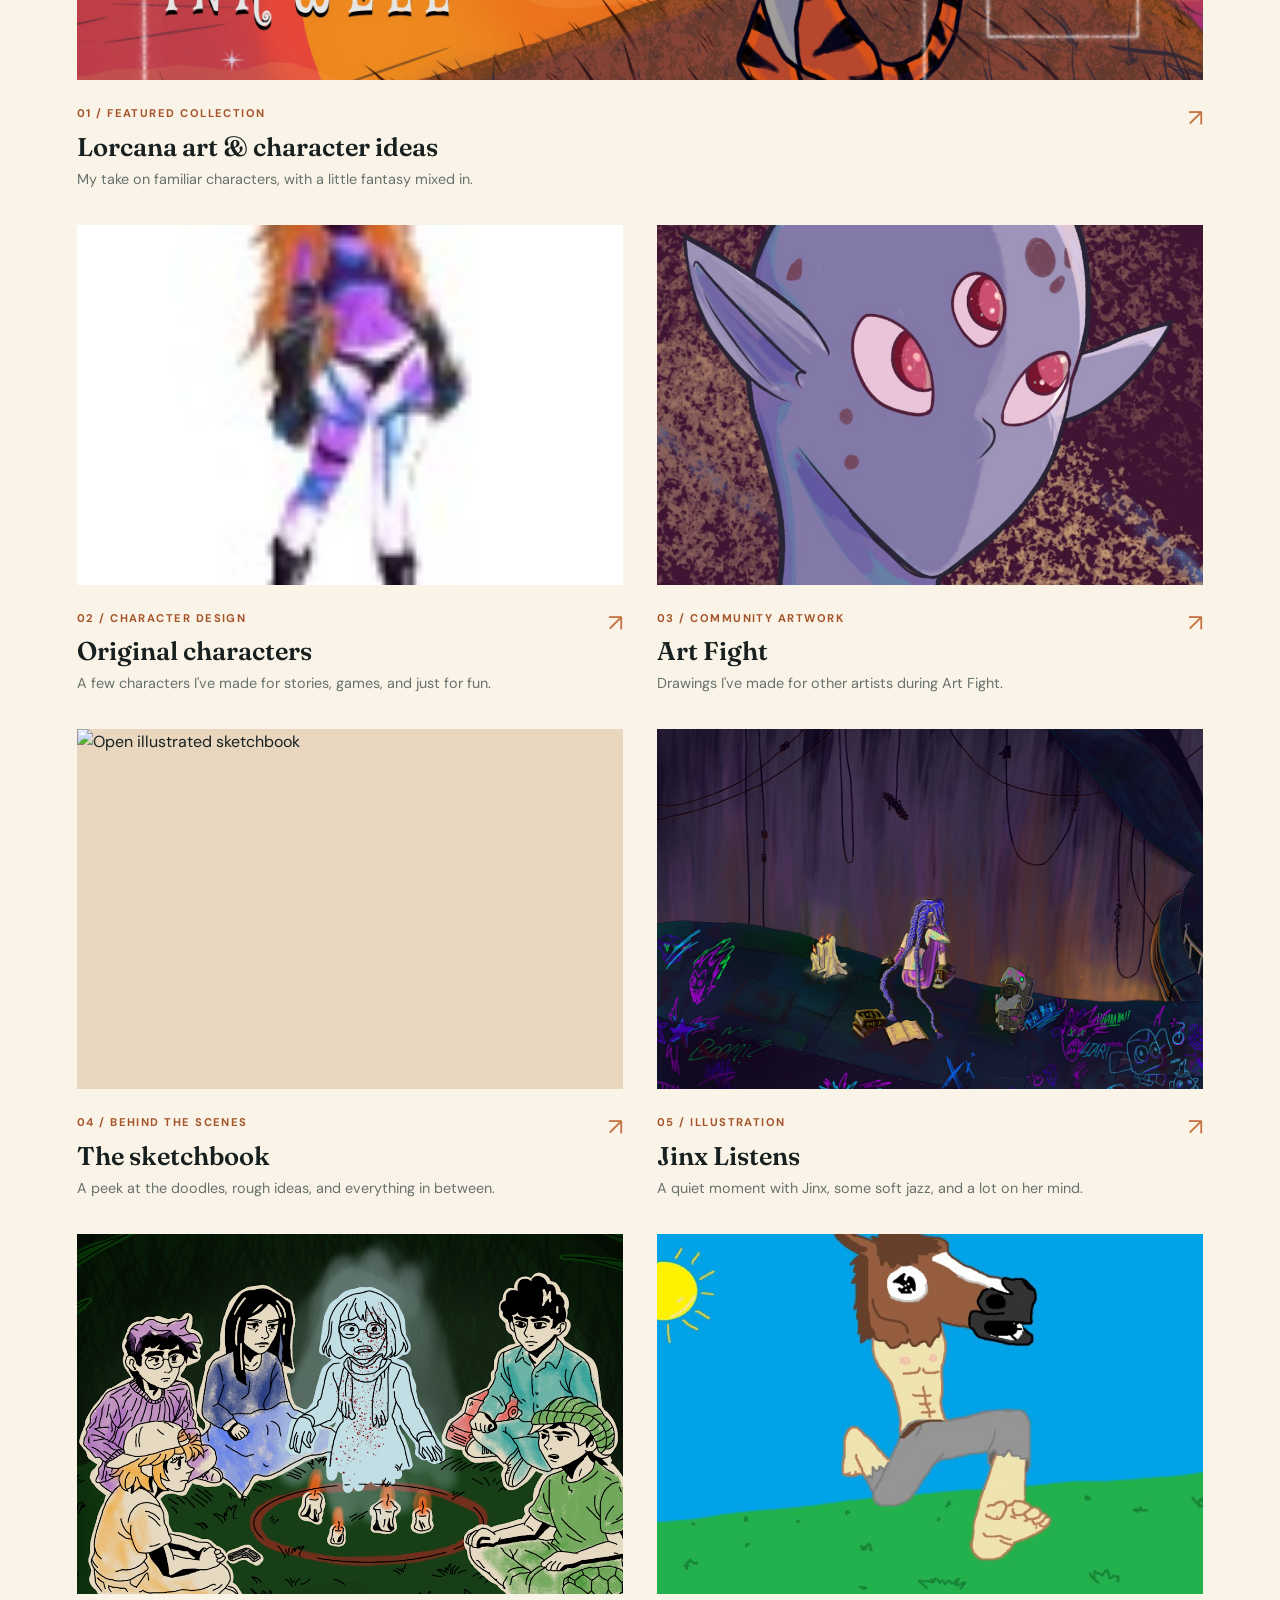
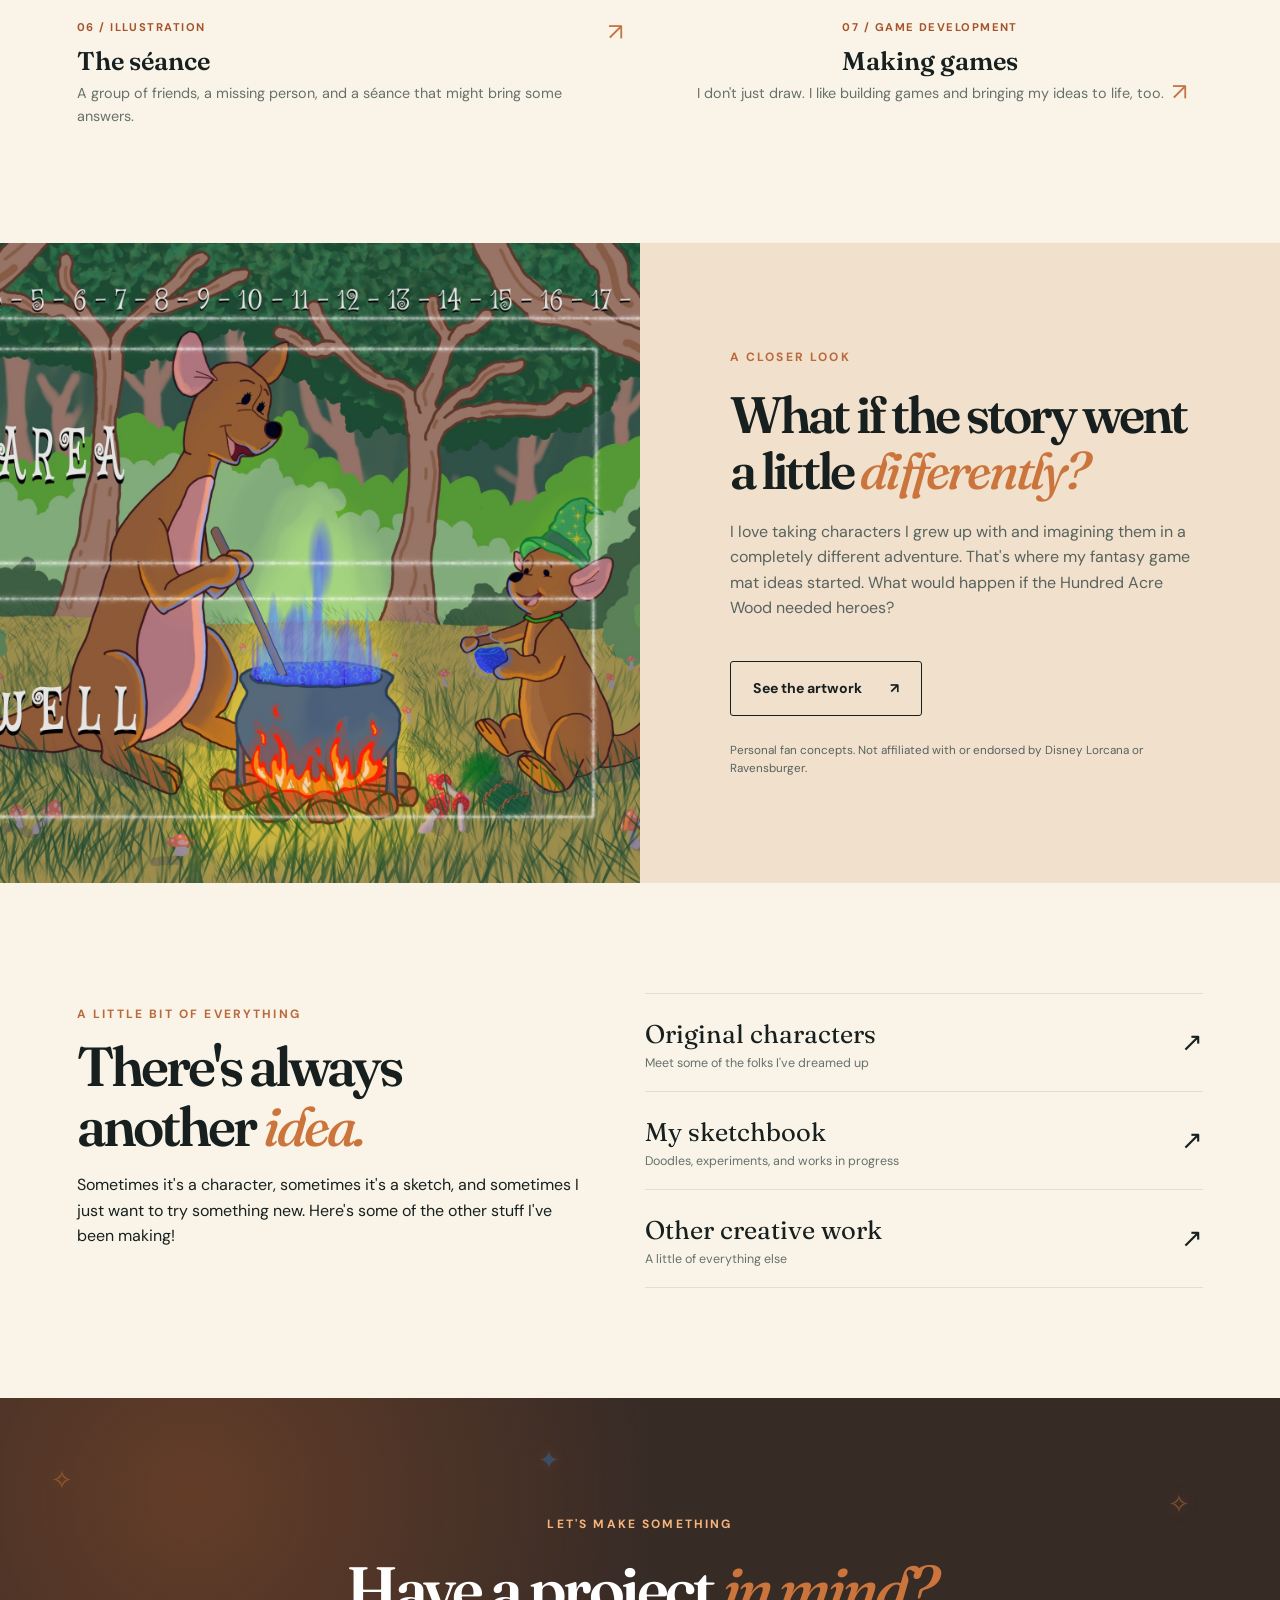
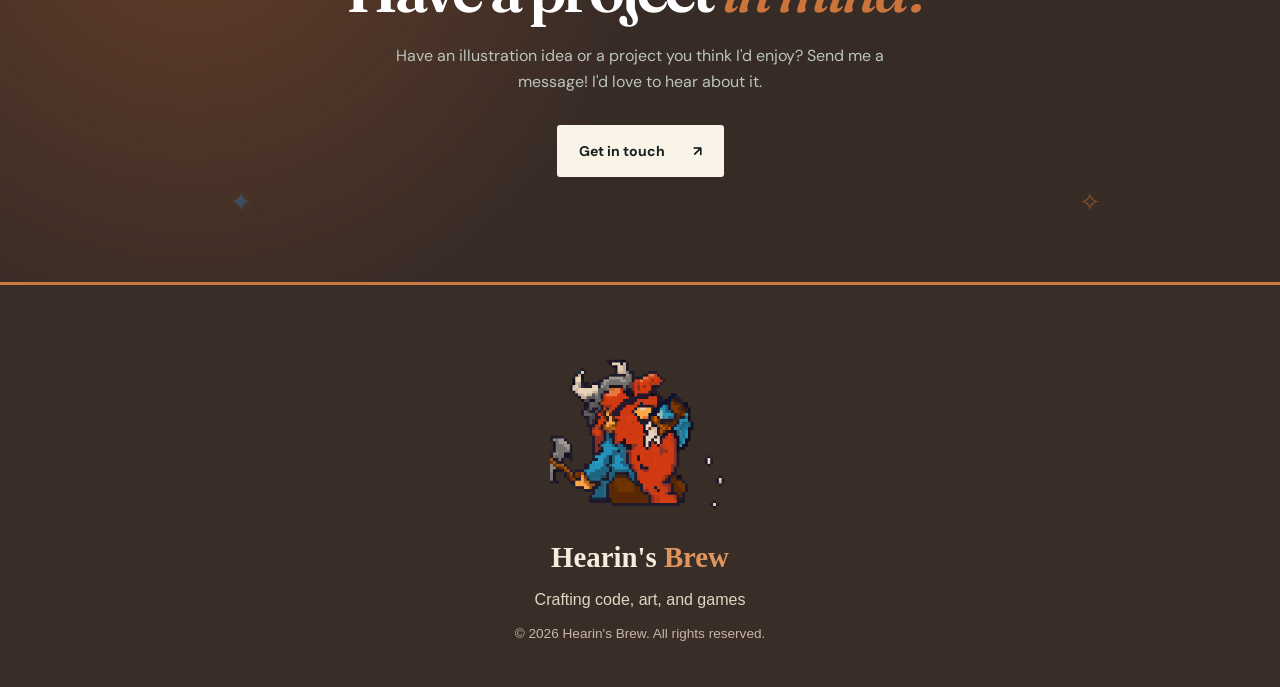
==== commit 06c7cd37: "Route homepage contact links to contact page and remove Let's talk" ====
--- a/index.html
+++ b/index.html
@@ -24,7 +24,7 @@
       <a href="the-nautlins.html">Making games</a>
       <a href="my-ocs.html">Characters</a>
       <a href="my-sketch-book.html">Sketchbook</a>
-      <a class="nav-contact" href="mailto:hearinsbrew@gmail.com?subject=Illustration%20inquiry">Get in touch <span aria-hidden="true">↗</span></a>
+      <a class="nav-contact" href="contact.html">Get in touch <span aria-hidden="true">↗</span></a>
     </nav>
   </header>
   <main id="main">
@@ -35,7 +35,7 @@
         <p class="hero-intro">I'm Hearin! I like drawing, making games, coming up with stories, and trying out whatever ideas pop into my head. My goals are to create, and make people smile a little :)</p>
         <div class="hero-actions">
           <a class="button button-primary" href="#work">Take a look around <span aria-hidden="true">↗</span></a>
-          <a class="text-link" href="mailto:hearinsbrew@gmail.com?subject=Illustration%20inquiry">Let's talk <span aria-hidden="true">↗</span></a>
+          
         </div>
         <p class="hero-note">Drawing <span>✦</span> Making games <span>✦</span> Telling stories</p>
       </div>
@@ -83,7 +83,7 @@
       <div class="feature-story-copy"><p class="eyebrow">A closer look</p><h2>What if the story went a little <em>differently?</em></h2><p>I love taking characters I grew up with and imagining them in a completely different adventure. That's where my fantasy game mat ideas started. What would happen if the Hundred Acre Wood needed heroes?</p><a class="button button-outline" href="lorcana-game-mat-concepts.html">See the artwork <span aria-hidden="true">↗</span></a><p class="disclaimer">Personal fan concepts. Not affiliated with or endorsed by Disney Lorcana or Ravensburger.</p></div>
     </section>
     <section class="other-work"><div><p class="eyebrow">A little bit of everything</p><h2>There's always another <em>idea.</em></h2><p>Sometimes it's a character, sometimes it's a sketch, and sometimes I just want to try something new. Here's some of the other stuff I've been making!</p></div><div class="other-links"><a href="my-ocs.html"><span>Original characters <small>Meet some of the folks I've dreamed up</small></span><span aria-hidden="true">↗</span></a><a href="my-sketch-book.html"><span>My sketchbook <small>Doodles, experiments, and works in progress</small></span><span aria-hidden="true">↗</span></a><a href="other-artistic-works.html"><span>Other creative work <small>A little of everything else</small></span><span aria-hidden="true">↗</span></a></div></section>
-    <section class="contact-section magic-field" id="contact"><div class="magic-sparkles" aria-hidden="true"><span>✧</span><span>✦</span><span>✧</span><span>✦</span><span>✧</span></div><p class="eyebrow">Let's make something</p><h2>Have a project <em>in mind?</em></h2><p>Have an illustration idea or a project you think I'd enjoy? Send me a message! I'd love to hear about it.</p><a class="button button-light" href="mailto:hearinsbrew@gmail.com?subject=Illustration%20inquiry">Email Hearin <span aria-hidden="true">↗</span></a></section>
+    <section class="contact-section magic-field" id="contact"><div class="magic-sparkles" aria-hidden="true"><span>✧</span><span>✦</span><span>✧</span><span>✦</span><span>✧</span></div><p class="eyebrow">Let's make something</p><h2>Have a project <em>in mind?</em></h2><p>Have an illustration idea or a project you think I'd enjoy? Send me a message! I'd love to hear about it.</p><a class="button button-light" href="contact.html">Get in touch <span aria-hidden="true">↗</span></a></section>
   </main>
   
   <script src="portfolio.js" defer></script>
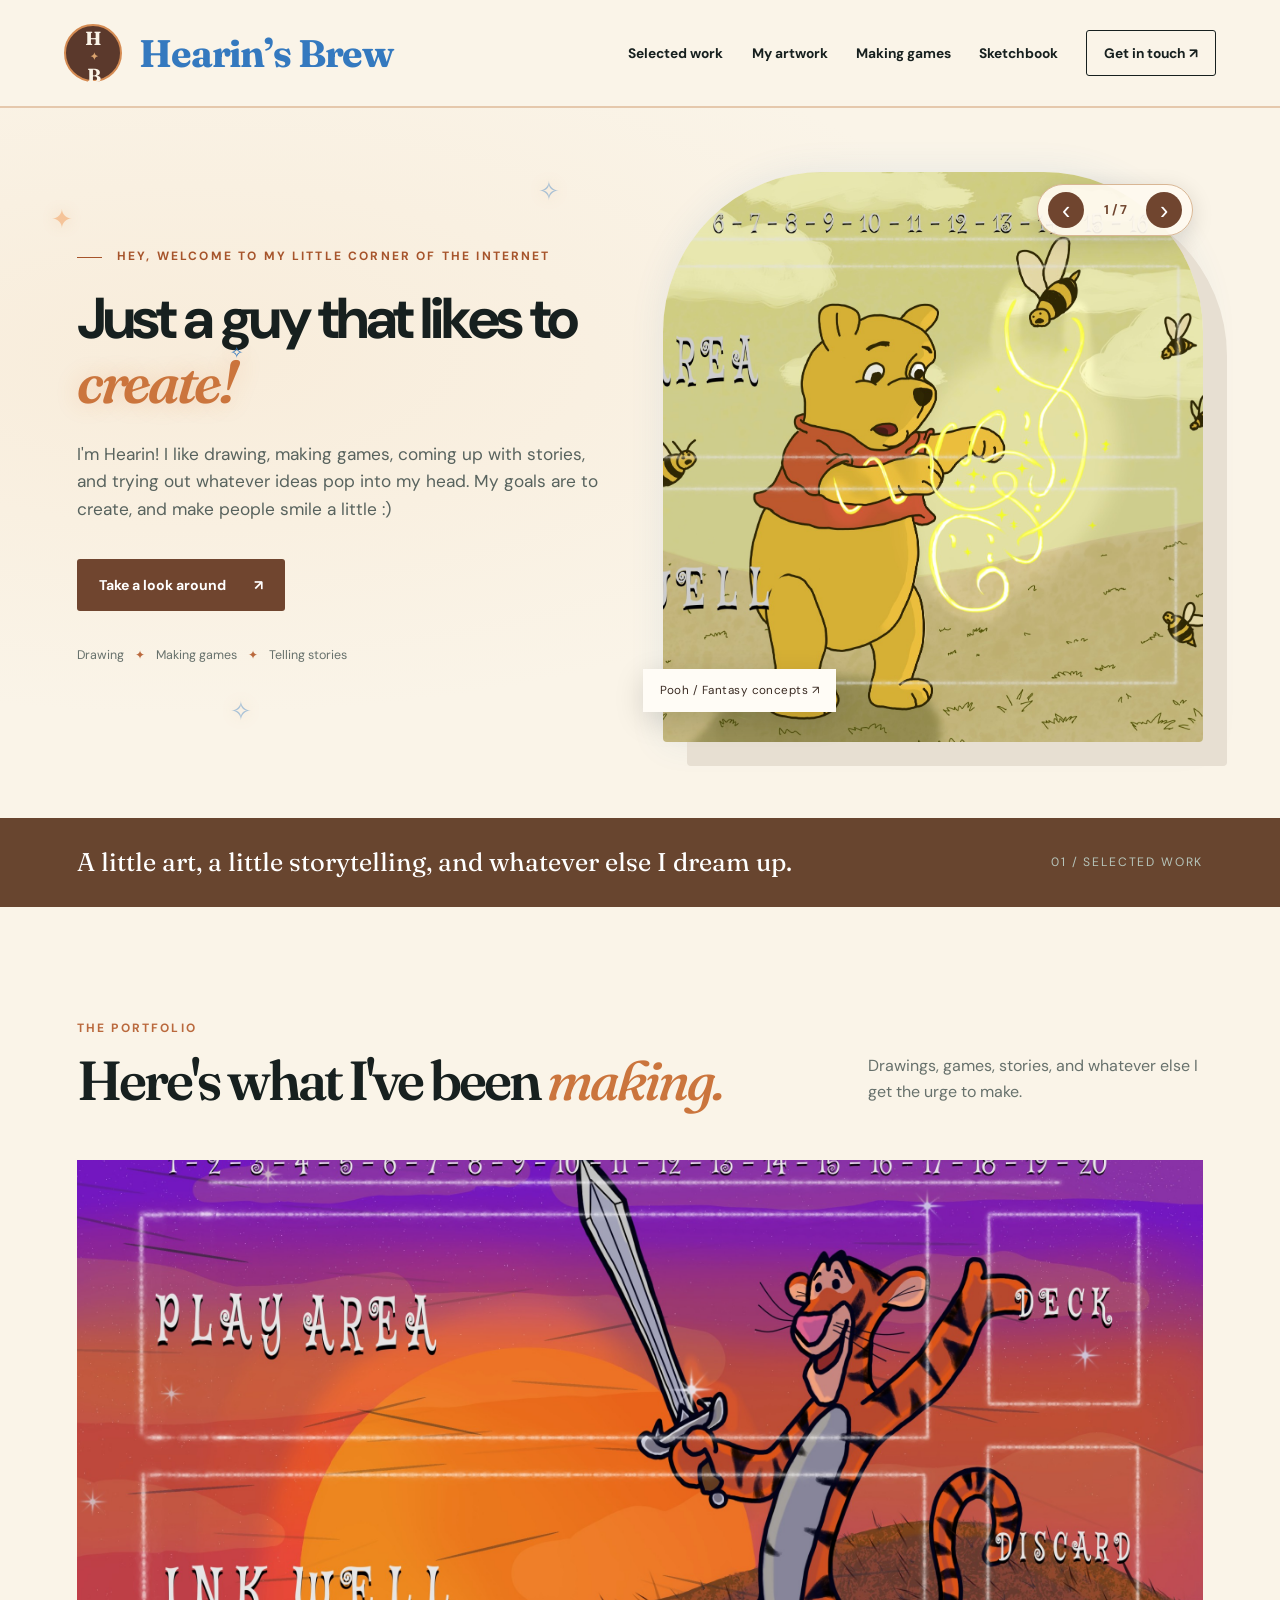
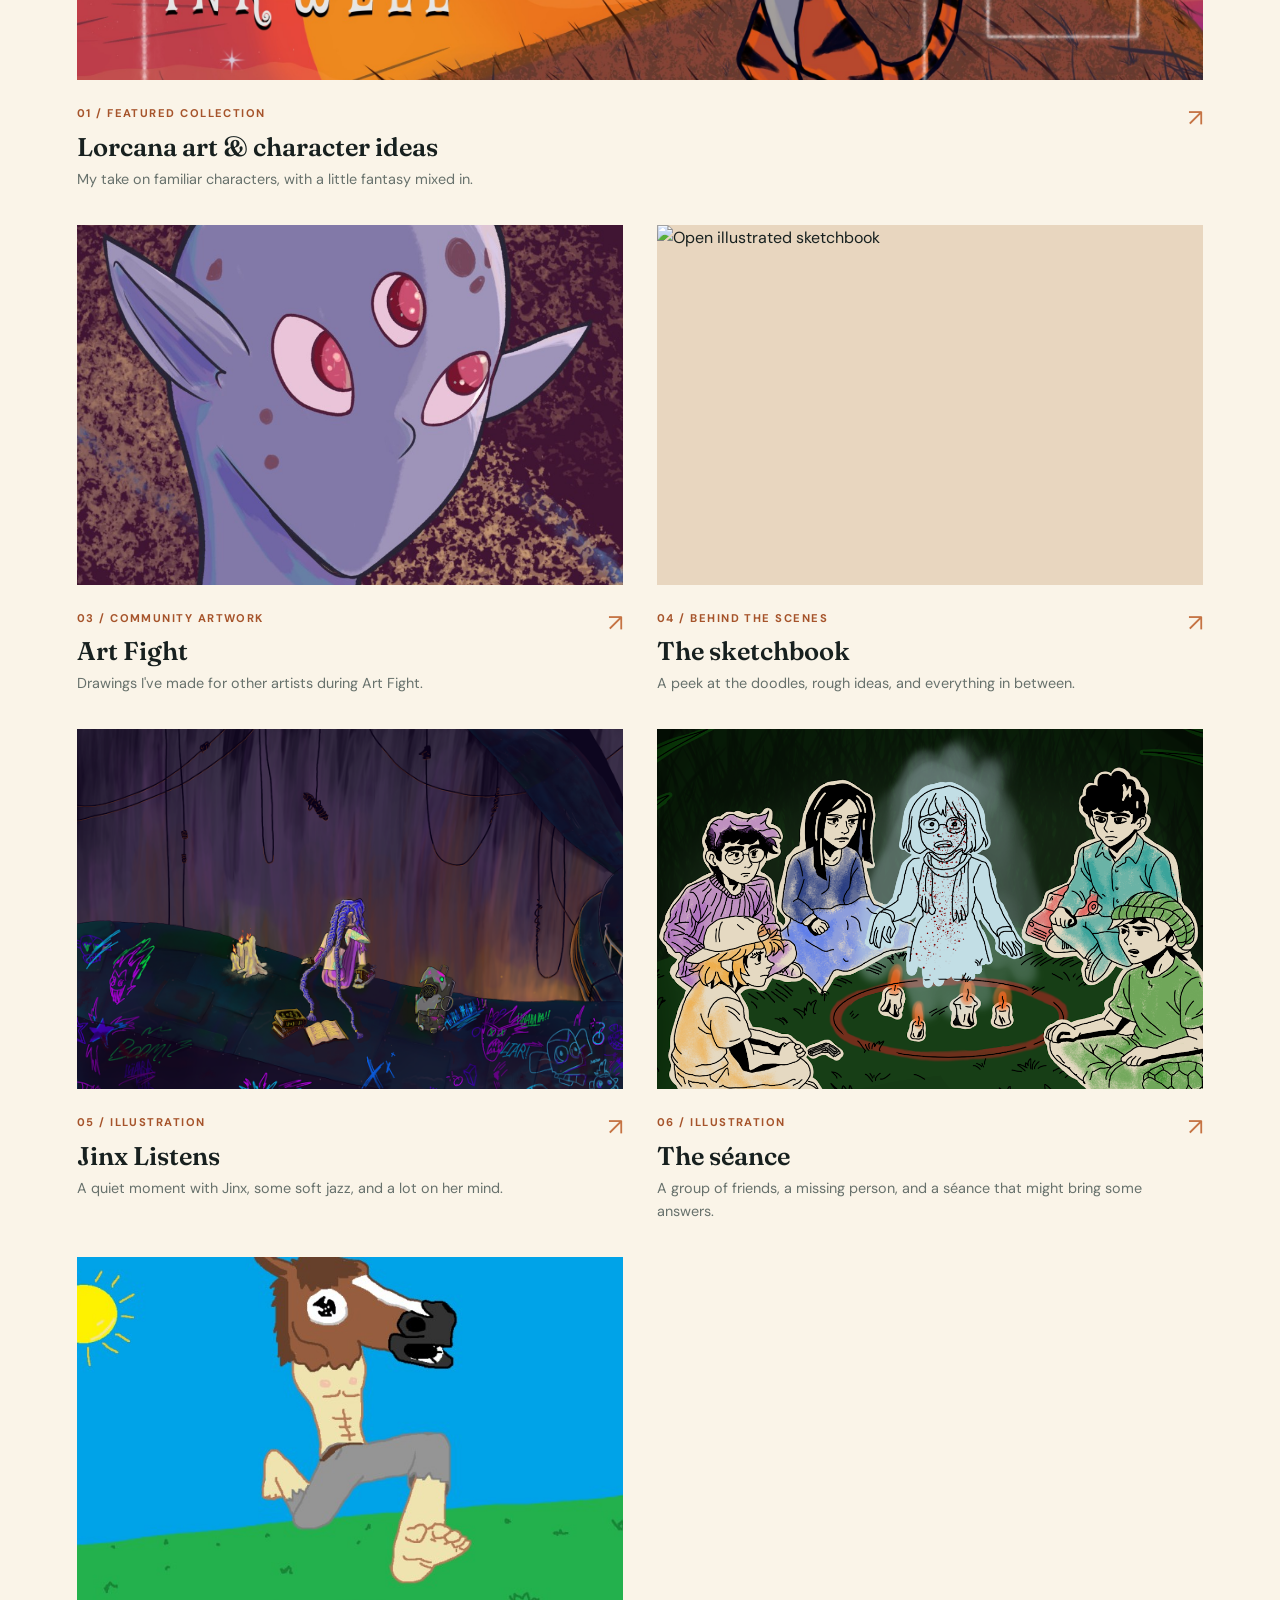
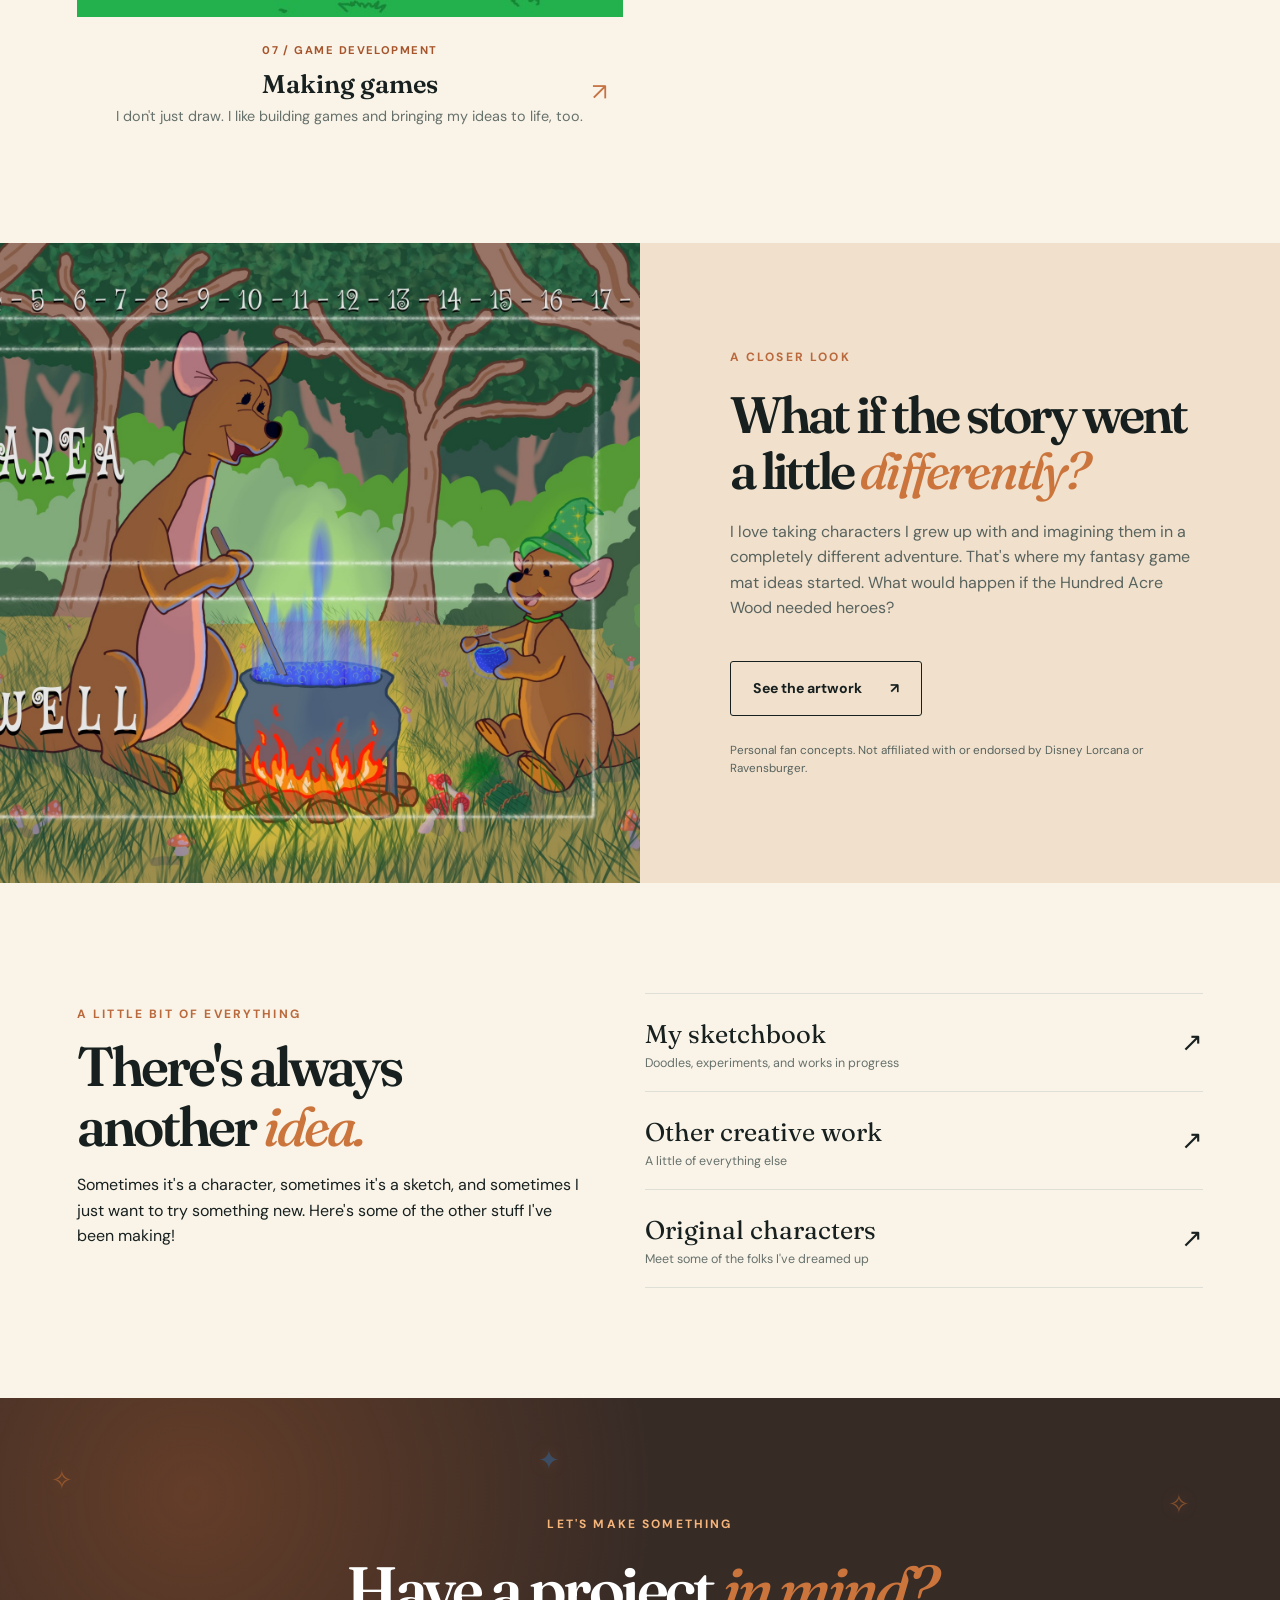
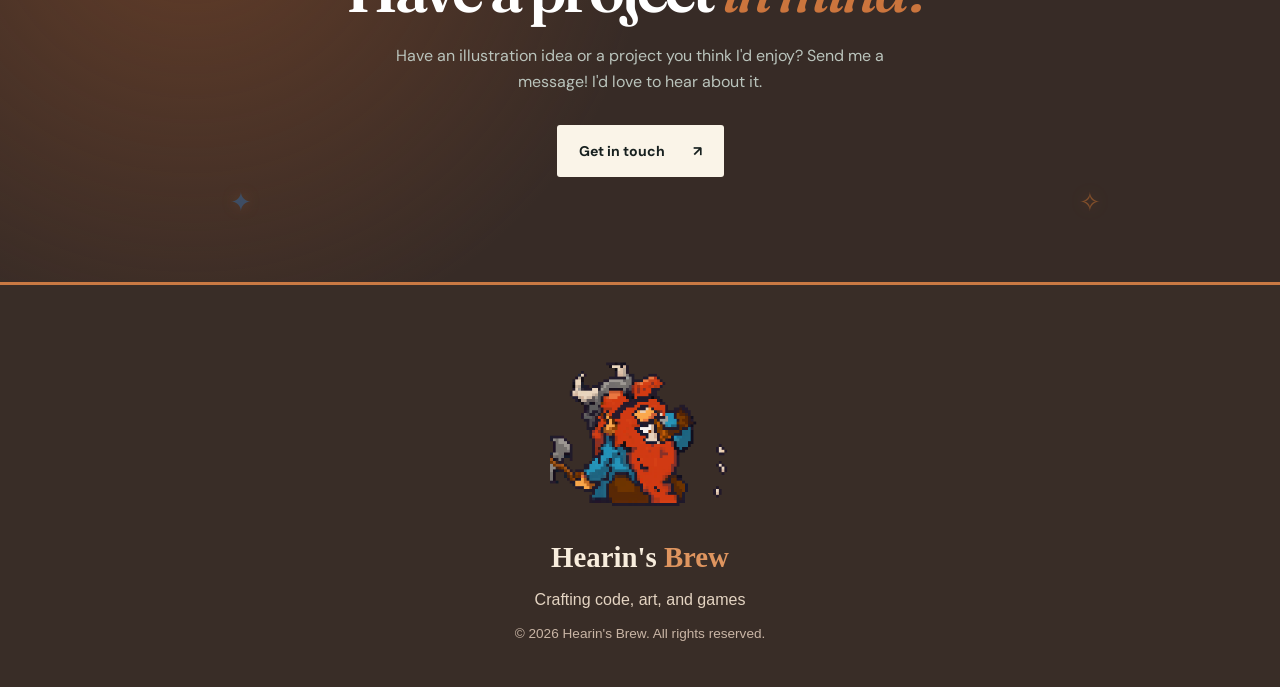
==== commit f22d0acc: "Move Characters navigation to Other section on index.html" ====
--- a/index.html
+++ b/index.html
@@ -22,7 +22,7 @@
       <a href="#work">Selected work</a>
       <a href="misc-art.html">My artwork</a>
       <a href="the-nautlins.html">Making games</a>
-      <a href="my-ocs.html">Characters</a>
+      
       <a href="my-sketch-book.html">Sketchbook</a>
       <a class="nav-contact" href="contact.html">Get in touch <span aria-hidden="true">↗</span></a>
     </nav>
@@ -57,12 +57,7 @@
         <a class="work-card work-card-large" href="lorcana-game-mat-concepts.html">
           <div class="work-image"><img src="assets/Tigger p2.jpg" alt="Fantasy-inspired illustration of Tigger with a sword" loading="lazy"></div>
           <div class="work-caption"><div><span class="work-kicker">01 / Featured collection</span><h3>Lorcana art &amp; character ideas</h3><p>My take on familiar characters, with a little fantasy mixed in.</p></div><span class="work-arrow" aria-hidden="true">↗</span></div>
-        </a>
-        <a class="work-card" href="my-ocs.html">
-          <div class="work-image"><img src="assets/Amber.jpg" alt="Portrait of Amber, an original character" loading="lazy"></div>
-          <div class="work-caption"><div><span class="work-kicker">02 / Character design</span><h3>Original characters</h3><p>A few characters I've made for stories, games, and just for fun.</p></div><span class="work-arrow" aria-hidden="true">↗</span></div>
-        </a>
-        <a class="work-card" href="Art-Fight.html">
+        </a><a class="work-card" href="Art-Fight.html">
           <div class="work-image"><img src="assets/unnamed (1).jpg" alt="Artwork from the Art Fight collection" loading="lazy"></div>
           <div class="work-caption"><div><span class="work-kicker">03 / Community artwork</span><h3>Art Fight</h3><p>Drawings I've made for other artists during Art Fight.</p></div><span class="work-arrow" aria-hidden="true">↗</span></div>
         </a>
@@ -82,7 +77,7 @@
       <div class="feature-story-image"><img src="assets/Kanga and roo.jpg" alt="Fantasy-inspired artwork of Kanga and Roo" loading="lazy"></div>
       <div class="feature-story-copy"><p class="eyebrow">A closer look</p><h2>What if the story went a little <em>differently?</em></h2><p>I love taking characters I grew up with and imagining them in a completely different adventure. That's where my fantasy game mat ideas started. What would happen if the Hundred Acre Wood needed heroes?</p><a class="button button-outline" href="lorcana-game-mat-concepts.html">See the artwork <span aria-hidden="true">↗</span></a><p class="disclaimer">Personal fan concepts. Not affiliated with or endorsed by Disney Lorcana or Ravensburger.</p></div>
     </section>
-    <section class="other-work"><div><p class="eyebrow">A little bit of everything</p><h2>There's always another <em>idea.</em></h2><p>Sometimes it's a character, sometimes it's a sketch, and sometimes I just want to try something new. Here's some of the other stuff I've been making!</p></div><div class="other-links"><a href="my-ocs.html"><span>Original characters <small>Meet some of the folks I've dreamed up</small></span><span aria-hidden="true">↗</span></a><a href="my-sketch-book.html"><span>My sketchbook <small>Doodles, experiments, and works in progress</small></span><span aria-hidden="true">↗</span></a><a href="other-artistic-works.html"><span>Other creative work <small>A little of everything else</small></span><span aria-hidden="true">↗</span></a></div></section>
+    <section class="other-work"><div><p class="eyebrow">A little bit of everything</p><h2>There's always another <em>idea.</em></h2><p>Sometimes it's a character, sometimes it's a sketch, and sometimes I just want to try something new. Here's some of the other stuff I've been making!</p></div><div class="other-links"><a href="my-sketch-book.html"><span>My sketchbook <small>Doodles, experiments, and works in progress</small></span><span aria-hidden="true">↗</span></a><a href="other-artistic-works.html"><span>Other creative work <small>A little of everything else</small></span><span aria-hidden="true">↗</span></a><a href="my-ocs.html"><span>Original characters <small>Meet some of the folks I've dreamed up</small></span><span aria-hidden="true">↗</span></a></div></section>
     <section class="contact-section magic-field" id="contact"><div class="magic-sparkles" aria-hidden="true"><span>✧</span><span>✦</span><span>✧</span><span>✦</span><span>✧</span></div><p class="eyebrow">Let's make something</p><h2>Have a project <em>in mind?</em></h2><p>Have an illustration idea or a project you think I'd enjoy? Send me a message! I'd love to hear about it.</p><a class="button button-light" href="contact.html">Get in touch <span aria-hidden="true">↗</span></a></section>
   </main>
   
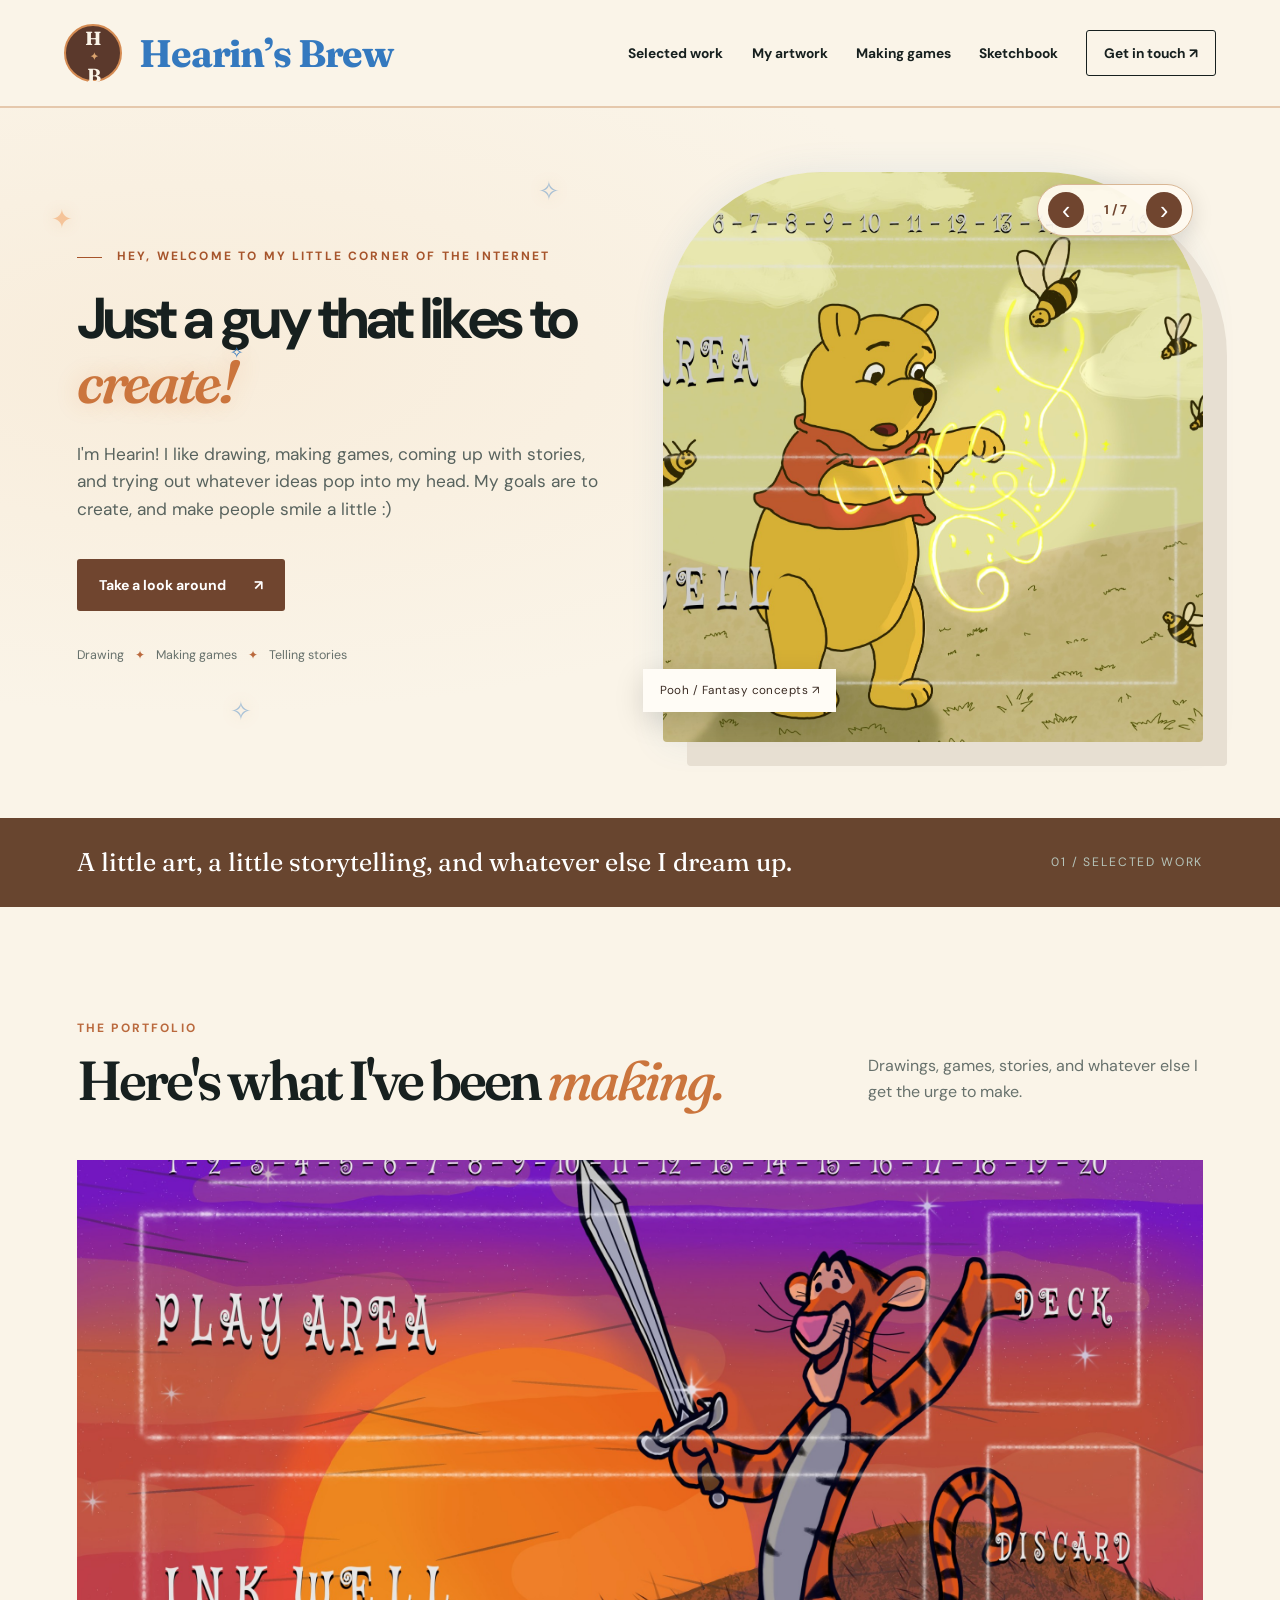
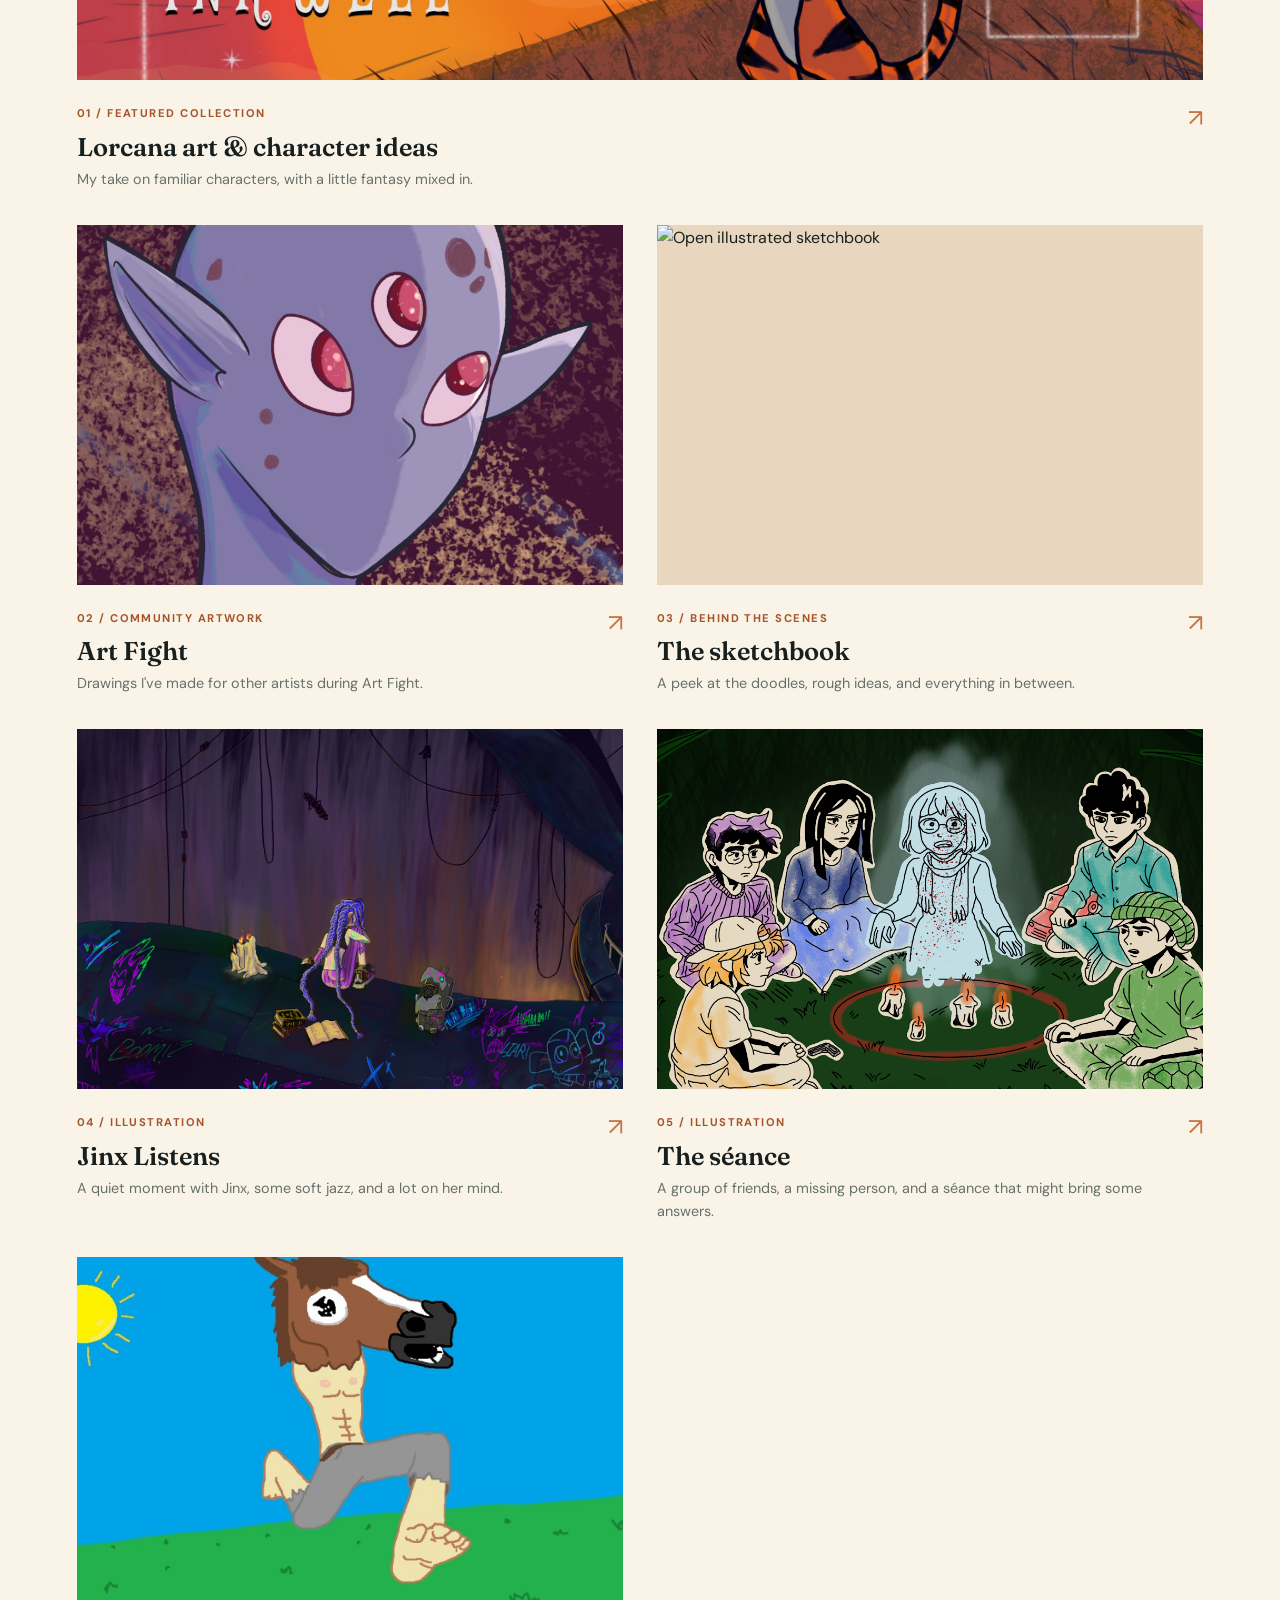
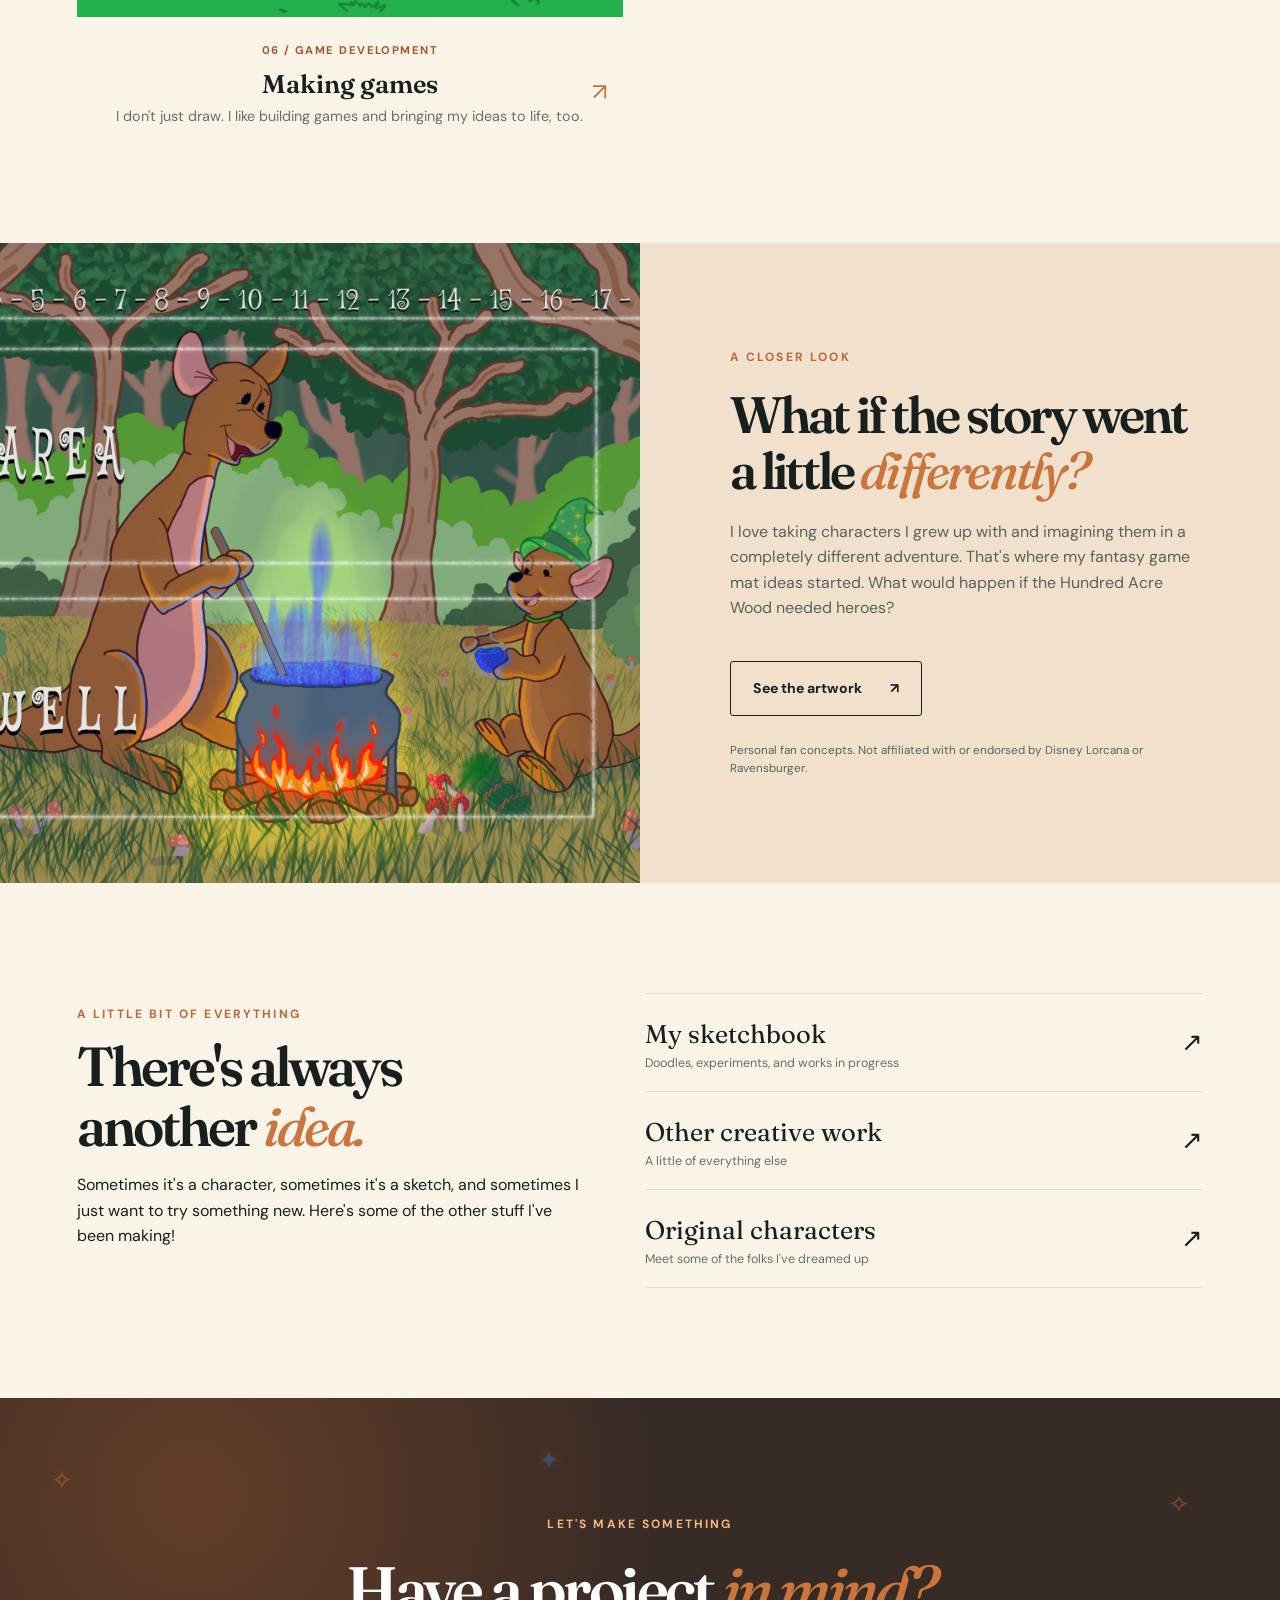
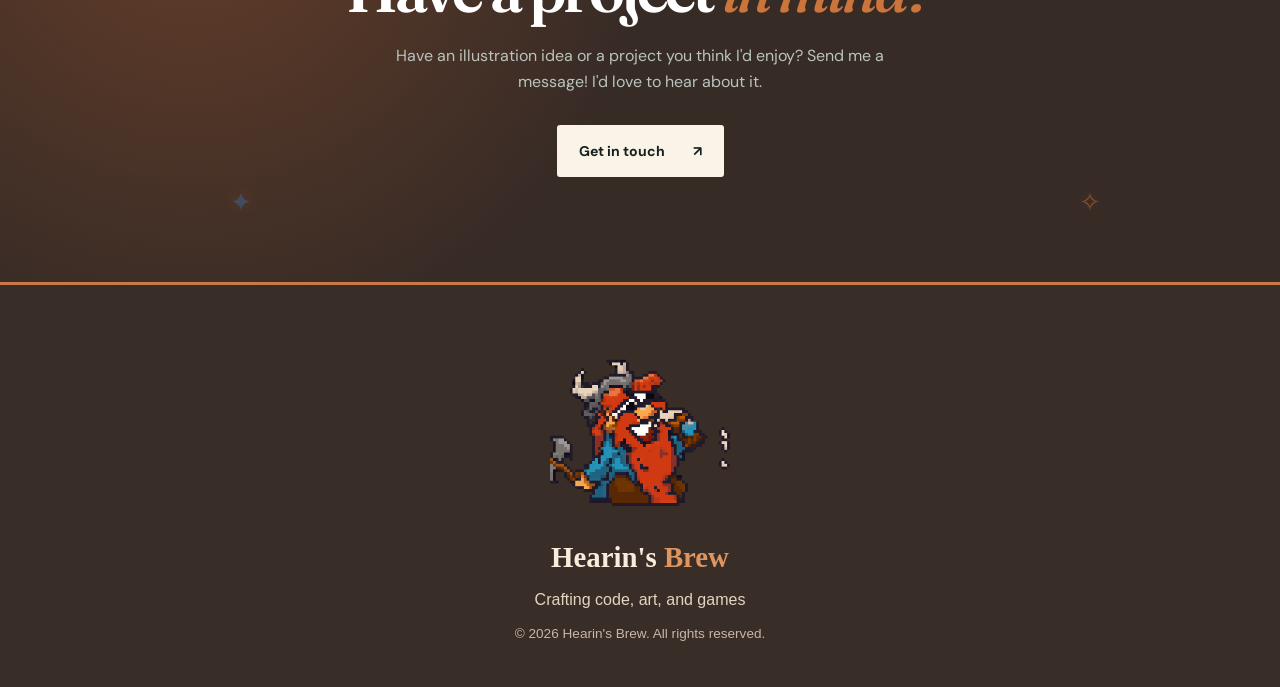
==== commit 6f674784: "Renumber featured cards after moving Characters to Other" ====
--- a/index.html
+++ b/index.html
@@ -57,20 +57,21 @@
         <a class="work-card work-card-large" href="lorcana-game-mat-concepts.html">
           <div class="work-image"><img src="assets/Tigger p2.jpg" alt="Fantasy-inspired illustration of Tigger with a sword" loading="lazy"></div>
           <div class="work-caption"><div><span class="work-kicker">01 / Featured collection</span><h3>Lorcana art &amp; character ideas</h3><p>My take on familiar characters, with a little fantasy mixed in.</p></div><span class="work-arrow" aria-hidden="true">↗</span></div>
-        </a><a class="work-card" href="Art-Fight.html">
+        </a>
+        <a class="work-card" href="Art-Fight.html">
           <div class="work-image"><img src="assets/unnamed (1).jpg" alt="Artwork from the Art Fight collection" loading="lazy"></div>
-          <div class="work-caption"><div><span class="work-kicker">03 / Community artwork</span><h3>Art Fight</h3><p>Drawings I've made for other artists during Art Fight.</p></div><span class="work-arrow" aria-hidden="true">↗</span></div>
+          <div class="work-caption"><div><span class="work-kicker">02 / Community artwork</span><h3>Art Fight</h3><p>Drawings I've made for other artists during Art Fight.</p></div><span class="work-arrow" aria-hidden="true">↗</span></div>
         </a>
         <a class="work-card" href="my-sketch-book.html">
           <div class="work-image"><img src="https://raw.githubusercontent.com/Hearin1/HearinsBrewRep/main/Drawings%20I%20made/Book.png" alt="Open illustrated sketchbook" loading="lazy"></div>
-          <div class="work-caption"><div><span class="work-kicker">04 / Behind the scenes</span><h3>The sketchbook</h3><p>A peek at the doodles, rough ideas, and everything in between.</p></div><span class="work-arrow" aria-hidden="true">↗</span></div>
+          <div class="work-caption"><div><span class="work-kicker">03 / Behind the scenes</span><h3>The sketchbook</h3><p>A peek at the doodles, rough ideas, and everything in between.</p></div><span class="work-arrow" aria-hidden="true">↗</span></div>
         </a>
         <a class="work-card" href="misc-art.html">
           <div class="work-image"><img src="assets/jinx.png" alt="Illustration from the miscellaneous artwork collection" loading="lazy"></div>
-          <div class="work-caption"><div><span class="work-kicker">05 / Illustration</span><h3>Jinx Listens</h3><p>A quiet moment with Jinx, some soft jazz, and a lot on her mind.</p></div><span class="work-arrow" aria-hidden="true">↗</span></div>
+          <div class="work-caption"><div><span class="work-kicker">04 / Illustration</span><h3>Jinx Listens</h3><p>A quiet moment with Jinx, some soft jazz, and a lot on her mind.</p></div><span class="work-arrow" aria-hidden="true">↗</span></div>
         </a>
-        <a class="work-card" href="misc-art.html"><div class="work-image"><img src="assets/seance.png" alt="The séance, friends gathered around candles" loading="lazy"></div><div class="work-caption"><div><span class="work-kicker">06 / Illustration</span><h3>The séance</h3><p>A group of friends, a missing person, and a séance that might bring some answers.</p></div><span class="work-arrow" aria-hidden="true">↗</span></div></a>
-        <a class="work-card" href="the-nautlins.html"><div class="work-image"><img src="assets/Leggy In All His Glory.jpg" alt="Illustration of Leggy, a character from a creative project" loading="lazy"></div><div class="work-caption"><div><span class="work-kicker">07 / Game development</span><h3>Making games</h3><p>I don't just draw. I like building games and bringing my ideas to life, too.</p></div><span class="work-arrow" aria-hidden="true">↗</span></div></a>
+        <a class="work-card" href="misc-art.html"><div class="work-image"><img src="assets/seance.png" alt="The séance, friends gathered around candles" loading="lazy"></div><div class="work-caption"><div><span class="work-kicker">05 / Illustration</span><h3>The séance</h3><p>A group of friends, a missing person, and a séance that might bring some answers.</p></div><span class="work-arrow" aria-hidden="true">↗</span></div></a>
+        <a class="work-card" href="the-nautlins.html"><div class="work-image"><img src="assets/Leggy In All His Glory.jpg" alt="Illustration of Leggy, a character from a creative project" loading="lazy"></div><div class="work-caption"><div><span class="work-kicker">06 / Game development</span><h3>Making games</h3><p>I don't just draw. I like building games and bringing my ideas to life, too.</p></div><span class="work-arrow" aria-hidden="true">↗</span></div></a>
       </div>
     </section>
     <section class="feature-story">
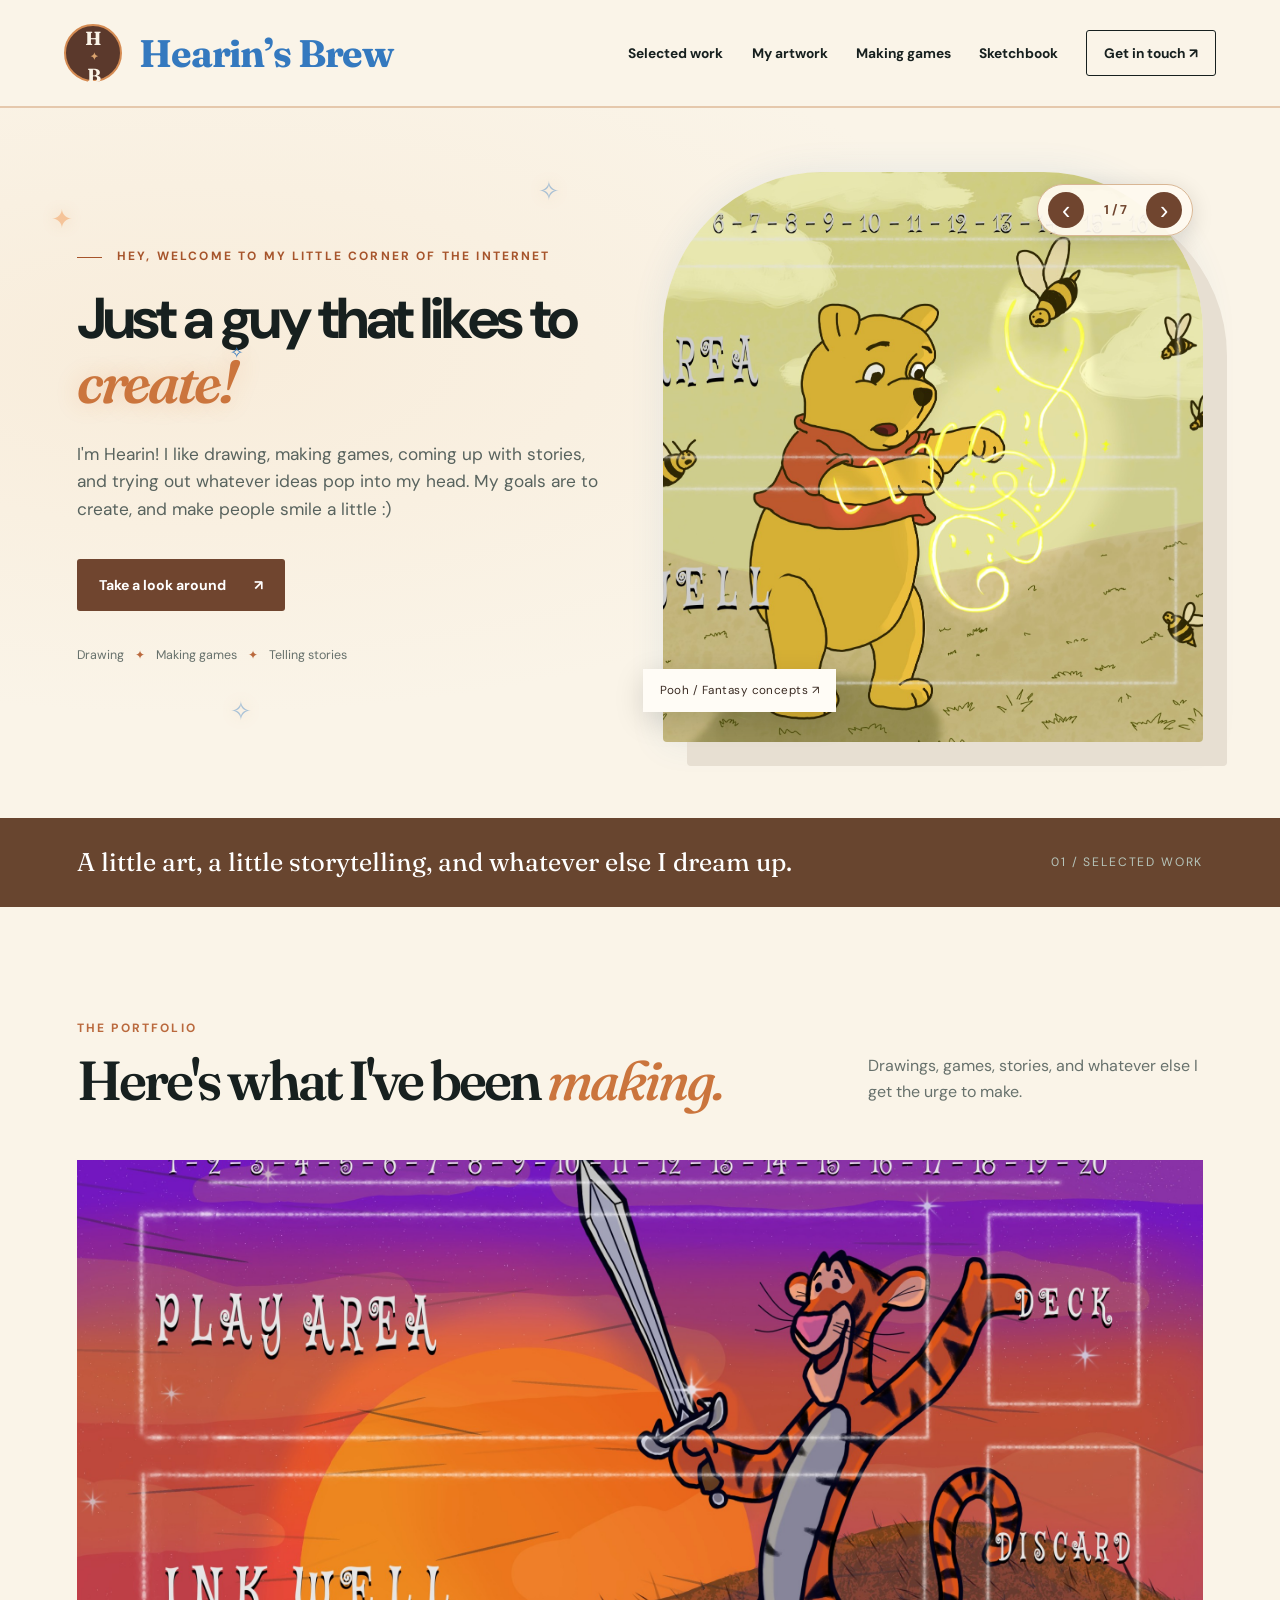
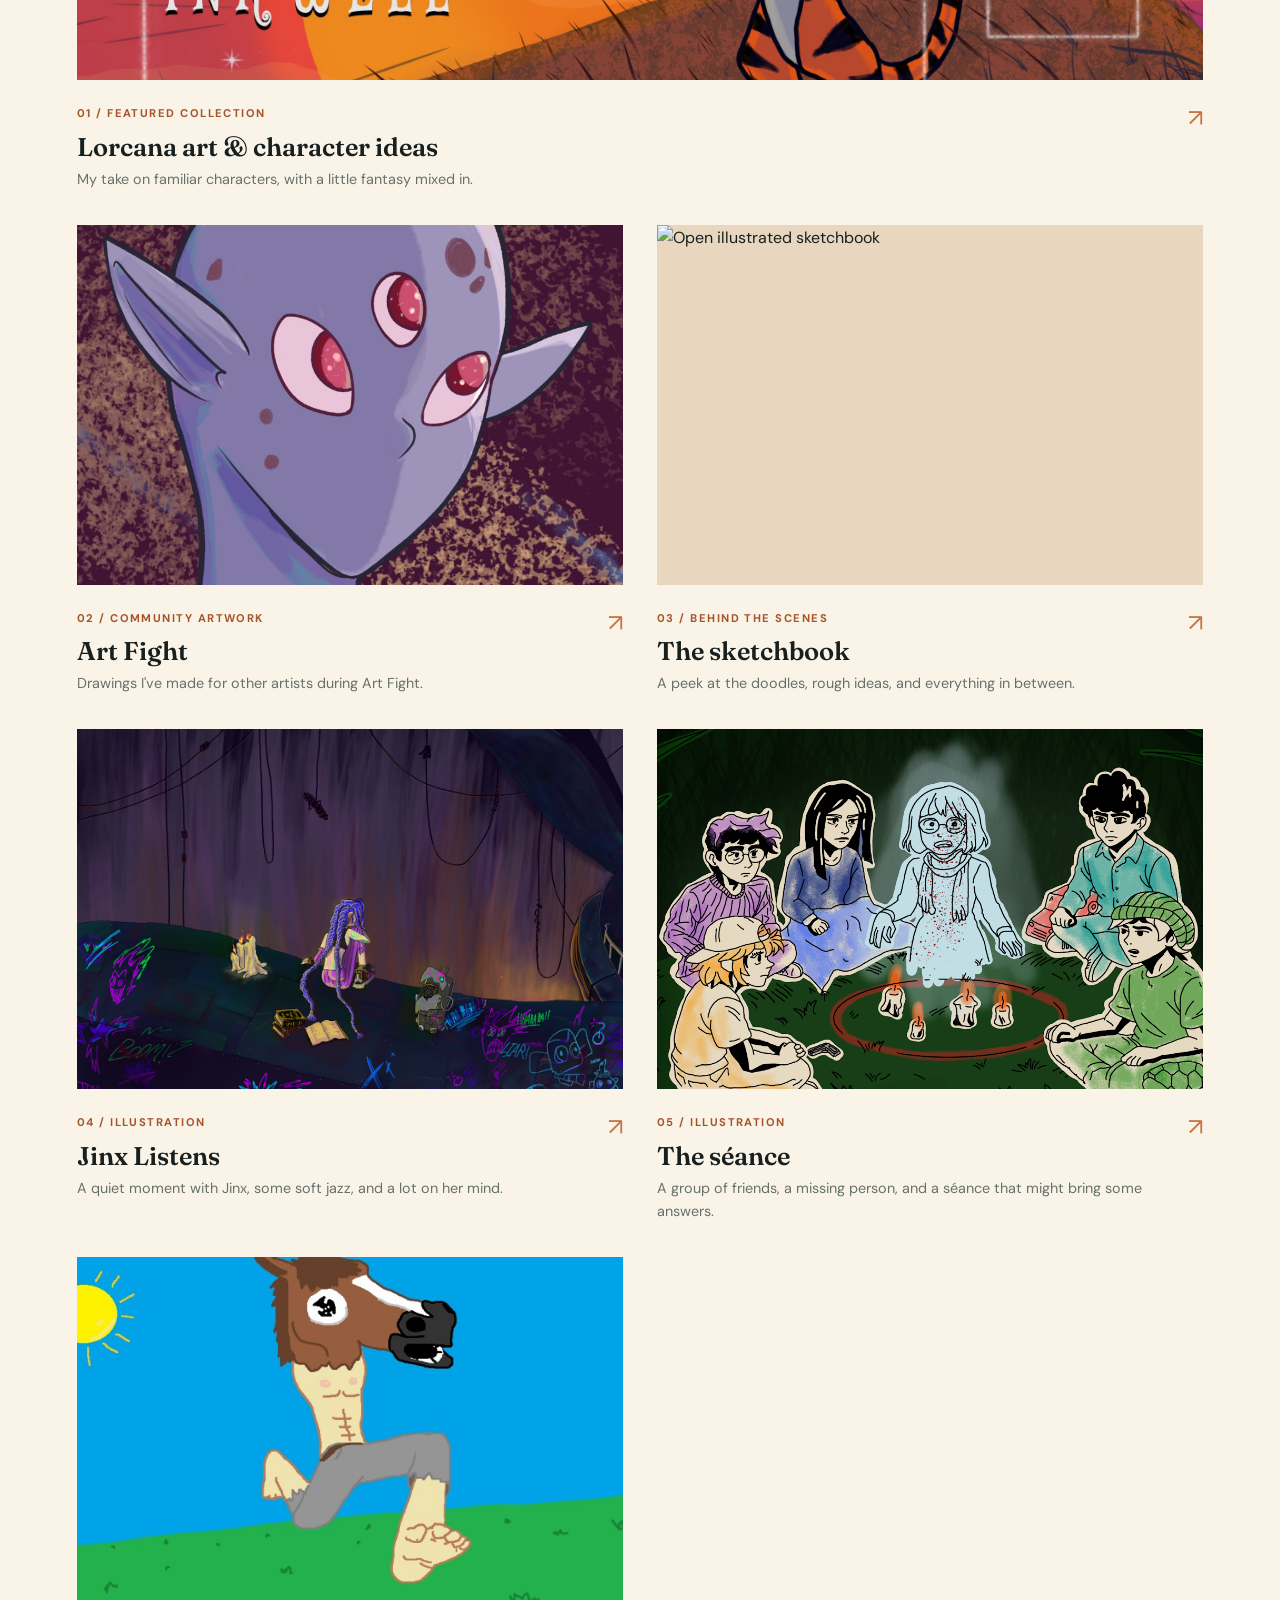
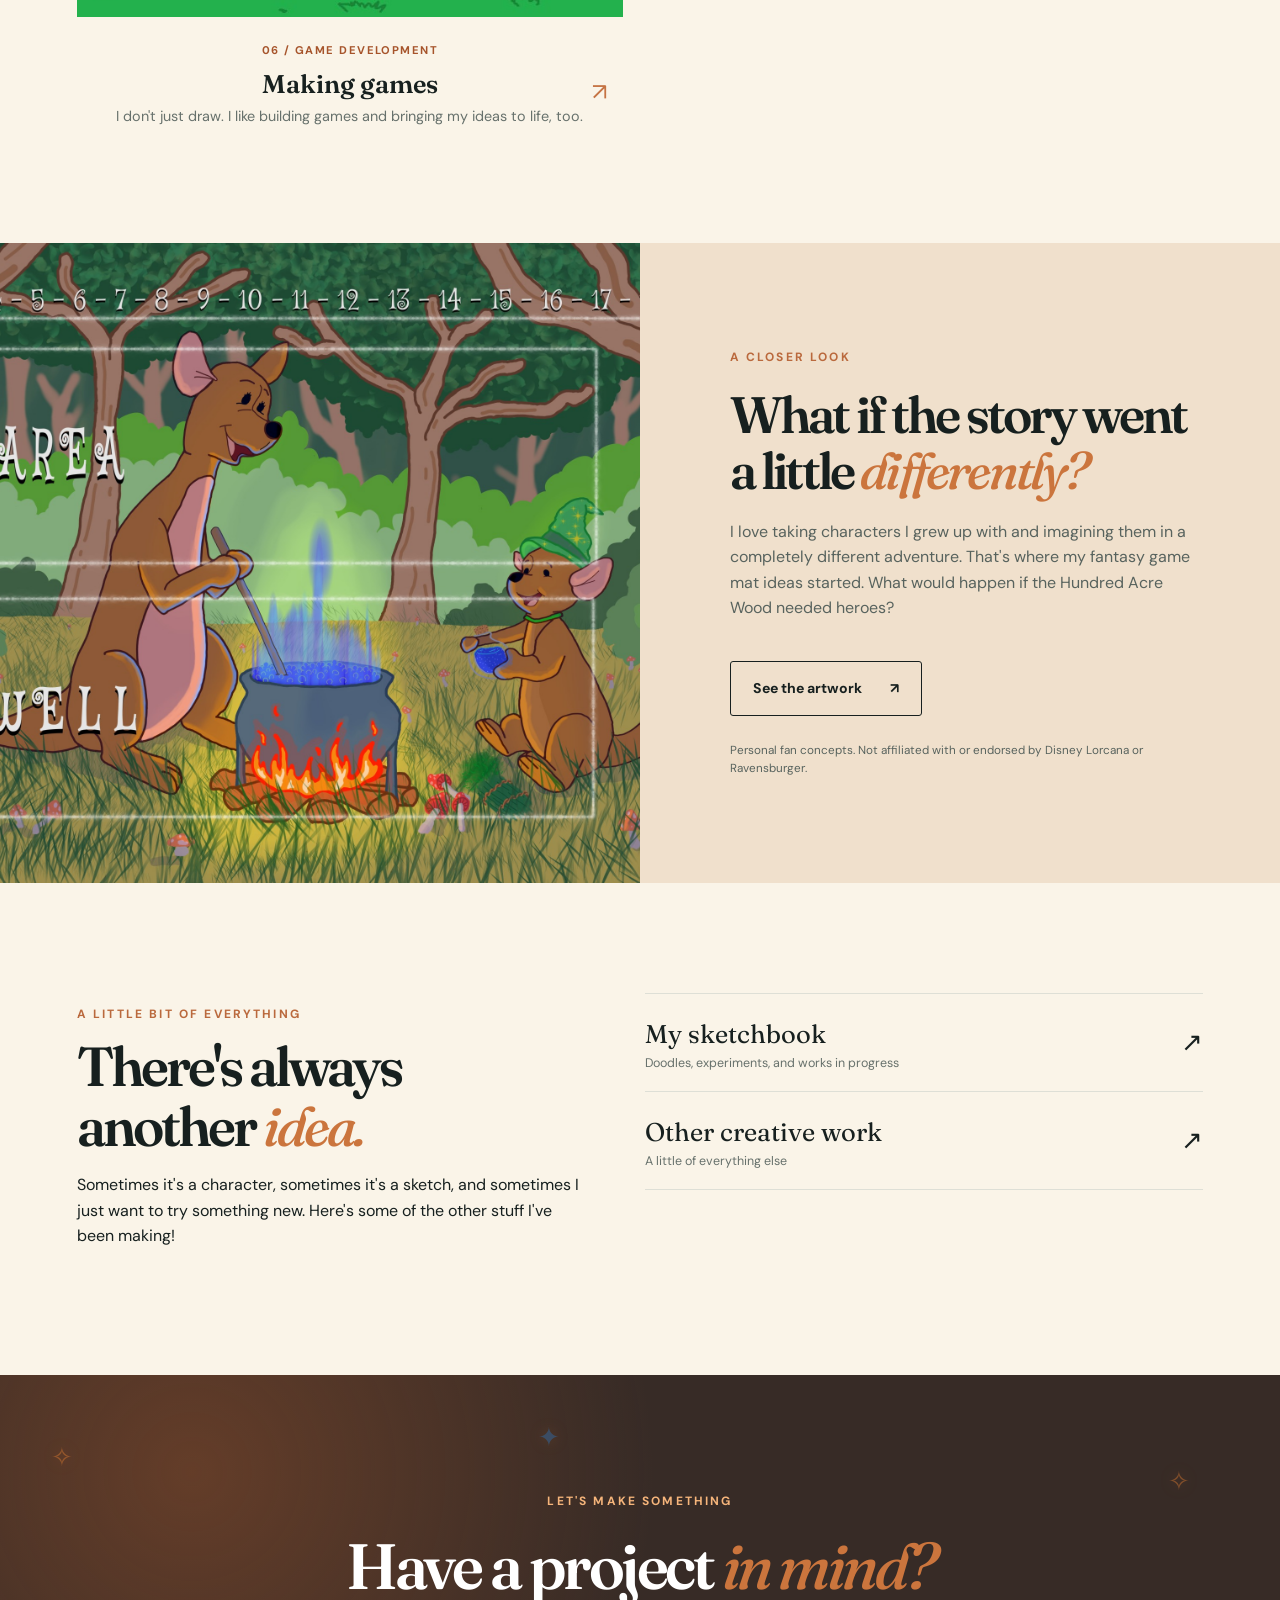
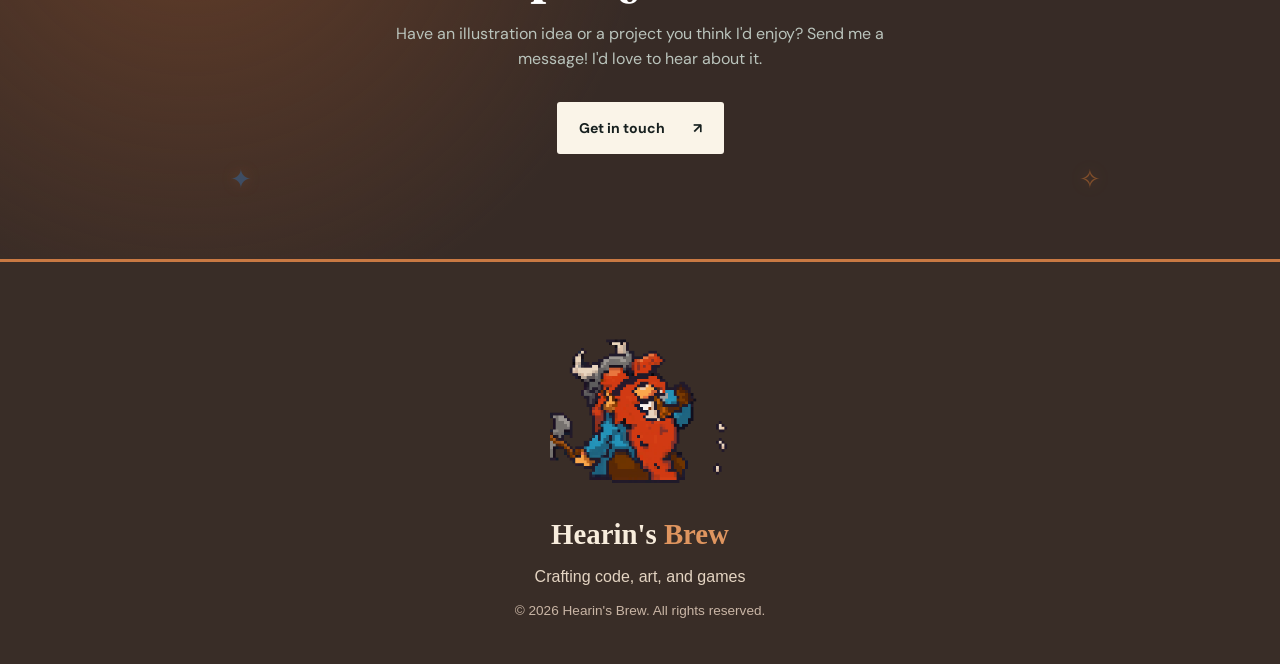
==== commit b8e1d2b1: "Remove homepage Original Characters link" ====
--- a/index.html
+++ b/index.html
@@ -78,7 +78,7 @@
       <div class="feature-story-image"><img src="assets/Kanga and roo.jpg" alt="Fantasy-inspired artwork of Kanga and Roo" loading="lazy"></div>
       <div class="feature-story-copy"><p class="eyebrow">A closer look</p><h2>What if the story went a little <em>differently?</em></h2><p>I love taking characters I grew up with and imagining them in a completely different adventure. That's where my fantasy game mat ideas started. What would happen if the Hundred Acre Wood needed heroes?</p><a class="button button-outline" href="lorcana-game-mat-concepts.html">See the artwork <span aria-hidden="true">↗</span></a><p class="disclaimer">Personal fan concepts. Not affiliated with or endorsed by Disney Lorcana or Ravensburger.</p></div>
     </section>
-    <section class="other-work"><div><p class="eyebrow">A little bit of everything</p><h2>There's always another <em>idea.</em></h2><p>Sometimes it's a character, sometimes it's a sketch, and sometimes I just want to try something new. Here's some of the other stuff I've been making!</p></div><div class="other-links"><a href="my-sketch-book.html"><span>My sketchbook <small>Doodles, experiments, and works in progress</small></span><span aria-hidden="true">↗</span></a><a href="other-artistic-works.html"><span>Other creative work <small>A little of everything else</small></span><span aria-hidden="true">↗</span></a><a href="my-ocs.html"><span>Original characters <small>Meet some of the folks I've dreamed up</small></span><span aria-hidden="true">↗</span></a></div></section>
+    <section class="other-work"><div><p class="eyebrow">A little bit of everything</p><h2>There's always another <em>idea.</em></h2><p>Sometimes it's a character, sometimes it's a sketch, and sometimes I just want to try something new. Here's some of the other stuff I've been making!</p></div><div class="other-links"><a href="my-sketch-book.html"><span>My sketchbook <small>Doodles, experiments, and works in progress</small></span><span aria-hidden="true">↗</span></a><a href="other-artistic-works.html"><span>Other creative work <small>A little of everything else</small></span><span aria-hidden="true">↗</span></a></div></section>
     <section class="contact-section magic-field" id="contact"><div class="magic-sparkles" aria-hidden="true"><span>✧</span><span>✦</span><span>✧</span><span>✦</span><span>✧</span></div><p class="eyebrow">Let's make something</p><h2>Have a project <em>in mind?</em></h2><p>Have an illustration idea or a project you think I'd enjoy? Send me a message! I'd love to hear about it.</p><a class="button button-light" href="contact.html">Get in touch <span aria-hidden="true">↗</span></a></section>
   </main>
   
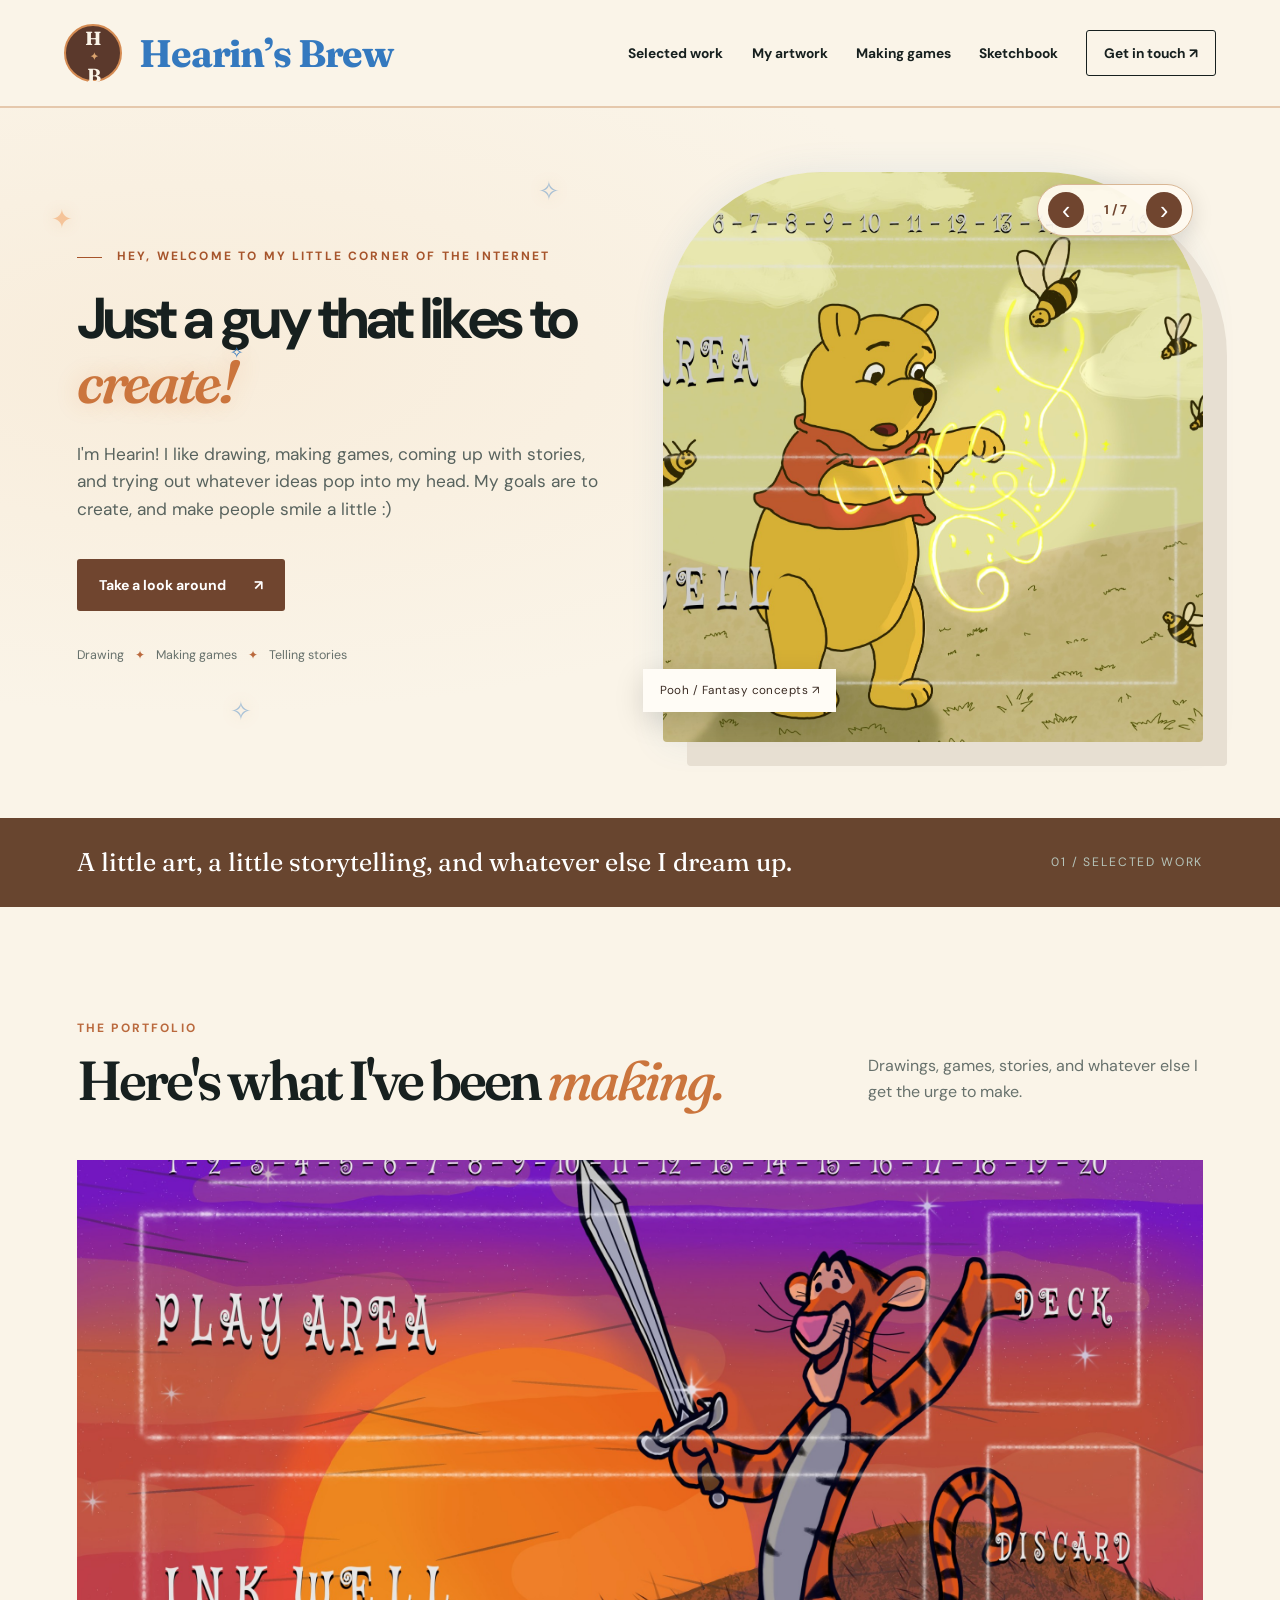
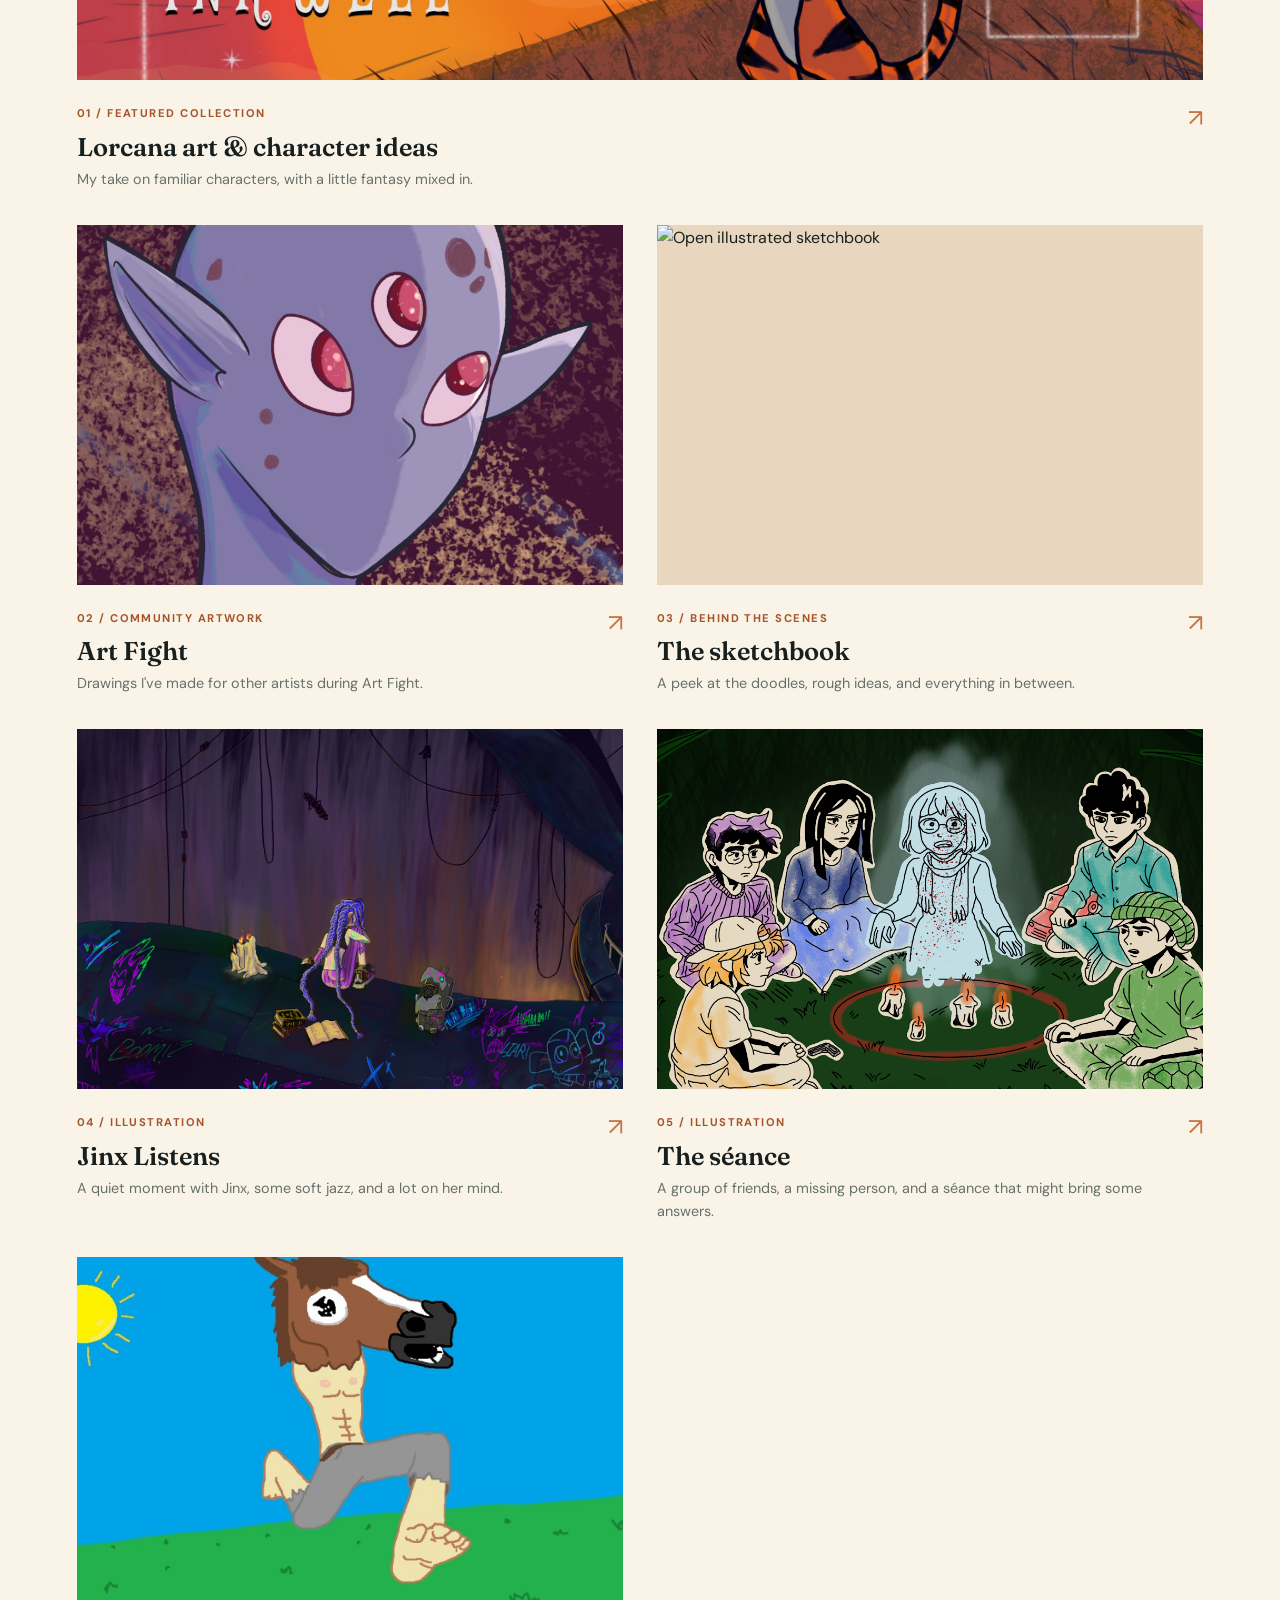
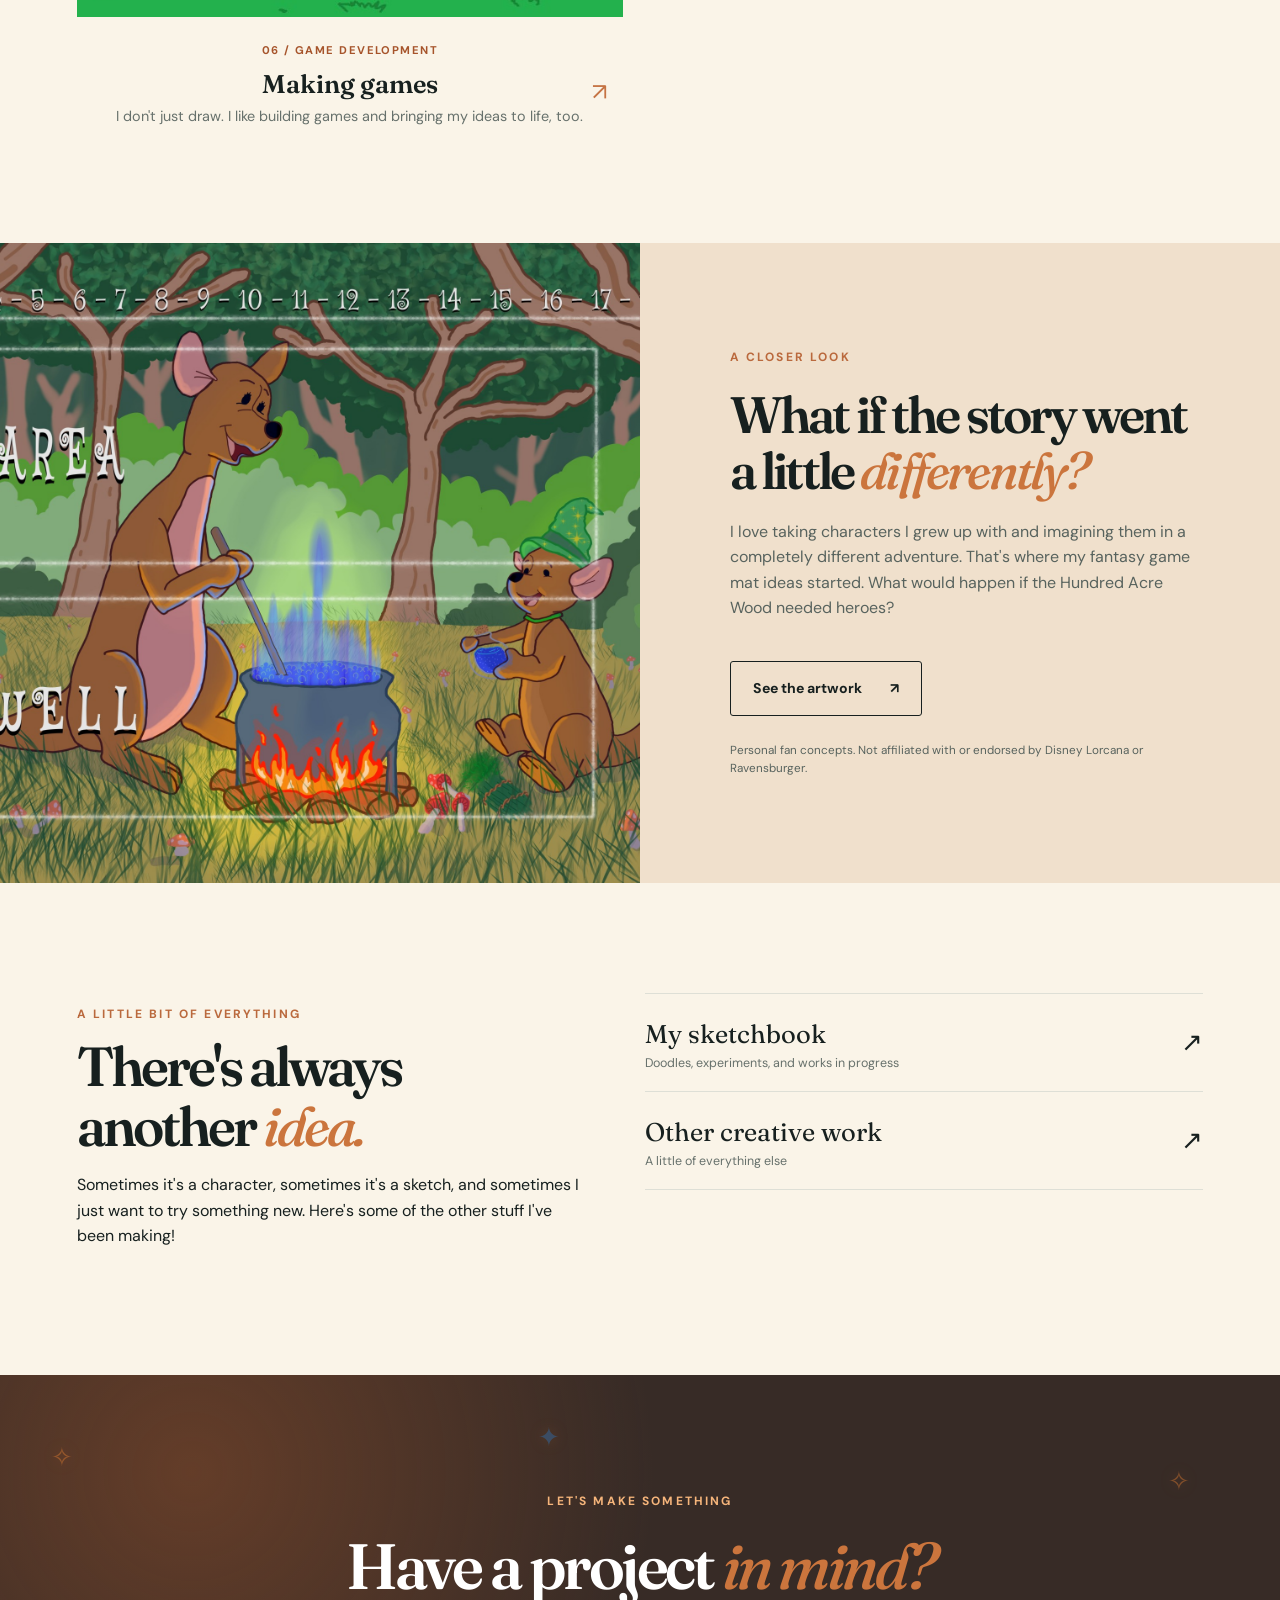
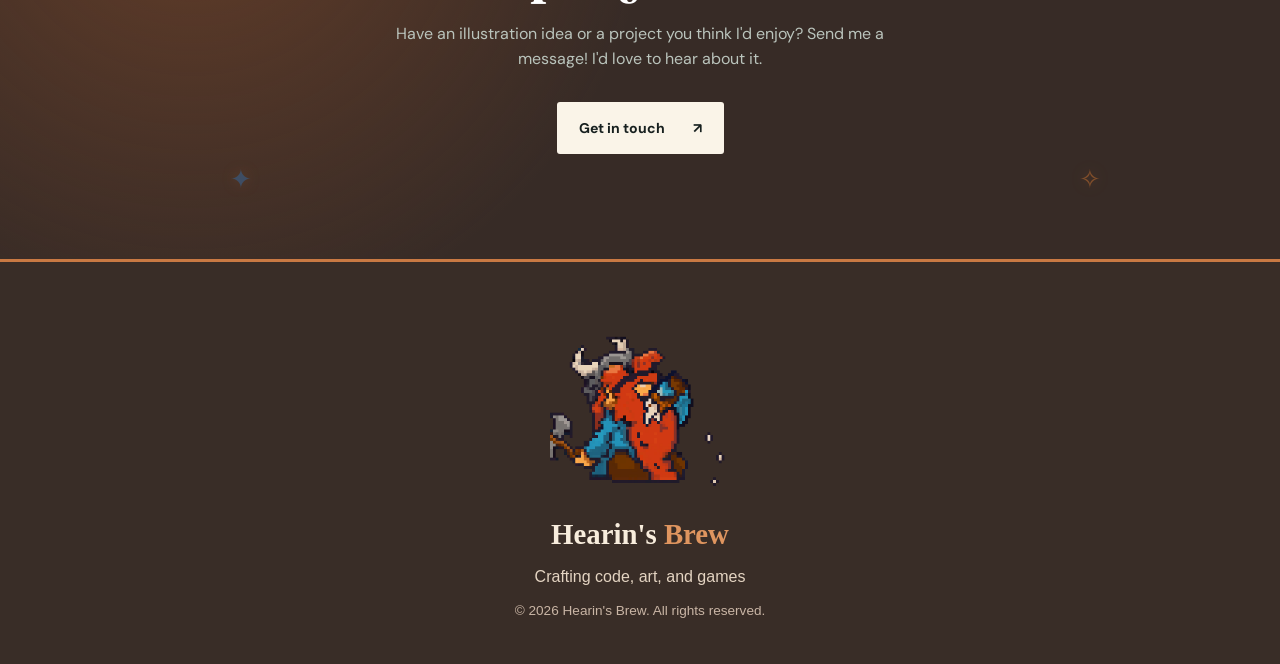
==== commit 6cc96f0c: "Enable consistent art previews on index.html" ====
--- a/index.html
+++ b/index.html
@@ -12,6 +12,7 @@
   <link href="https://fonts.googleapis.com/css2?family=DM+Sans:wght@400;500;600;700&family=Fraunces:opsz,wght@9..144,500;9..144,600;9..144,700&display=swap" rel="stylesheet">
   <link rel="stylesheet" href="portfolio.css">
   <link rel="stylesheet" href="brew-footer.css">
+  <link rel="stylesheet" href="art-lightbox.css">
 </head>
 <body class="portfolio-home">
   <a class="skip-link" href="#main">Skip to content</a>
@@ -91,5 +92,6 @@
     <small>© 2026 Hearin's Brew. All rights reserved.</small>
   </div>
 </footer>
+<script src="art-lightbox.js" defer></script>
 </body>
 </html>
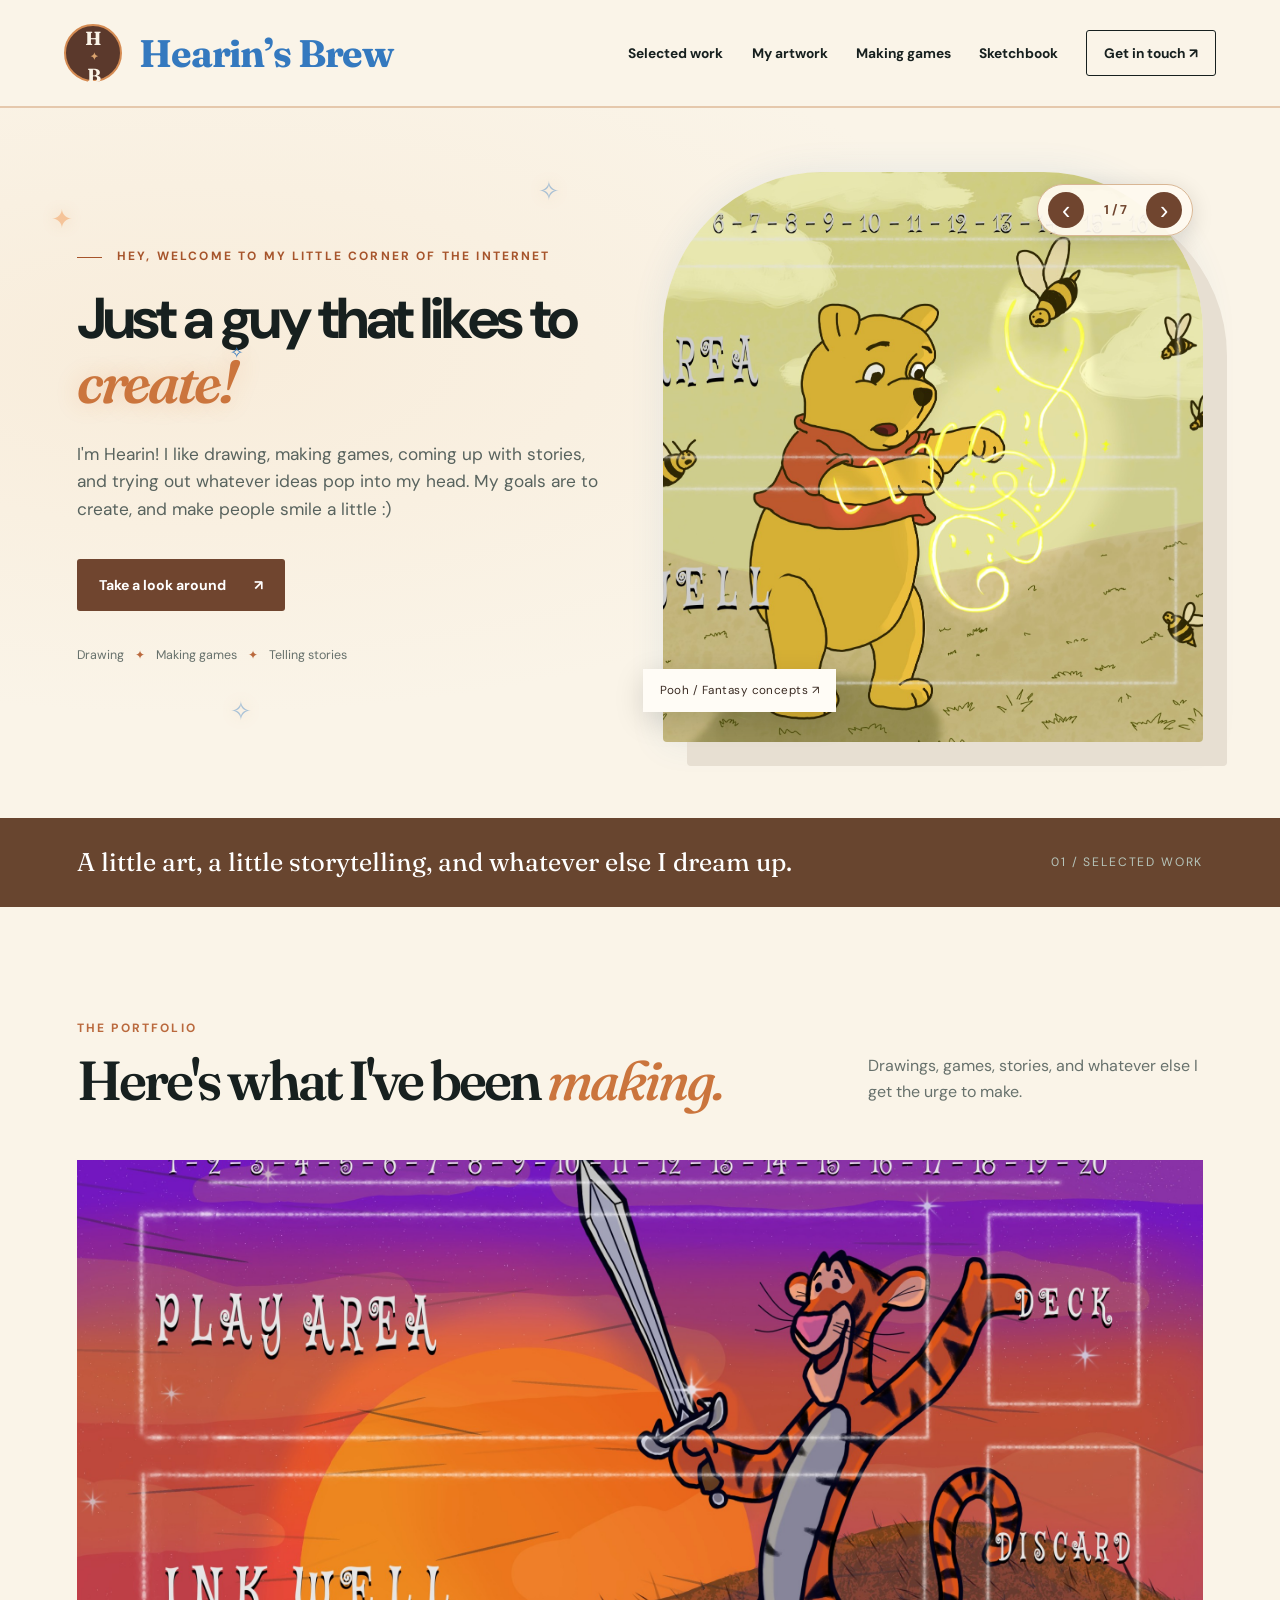
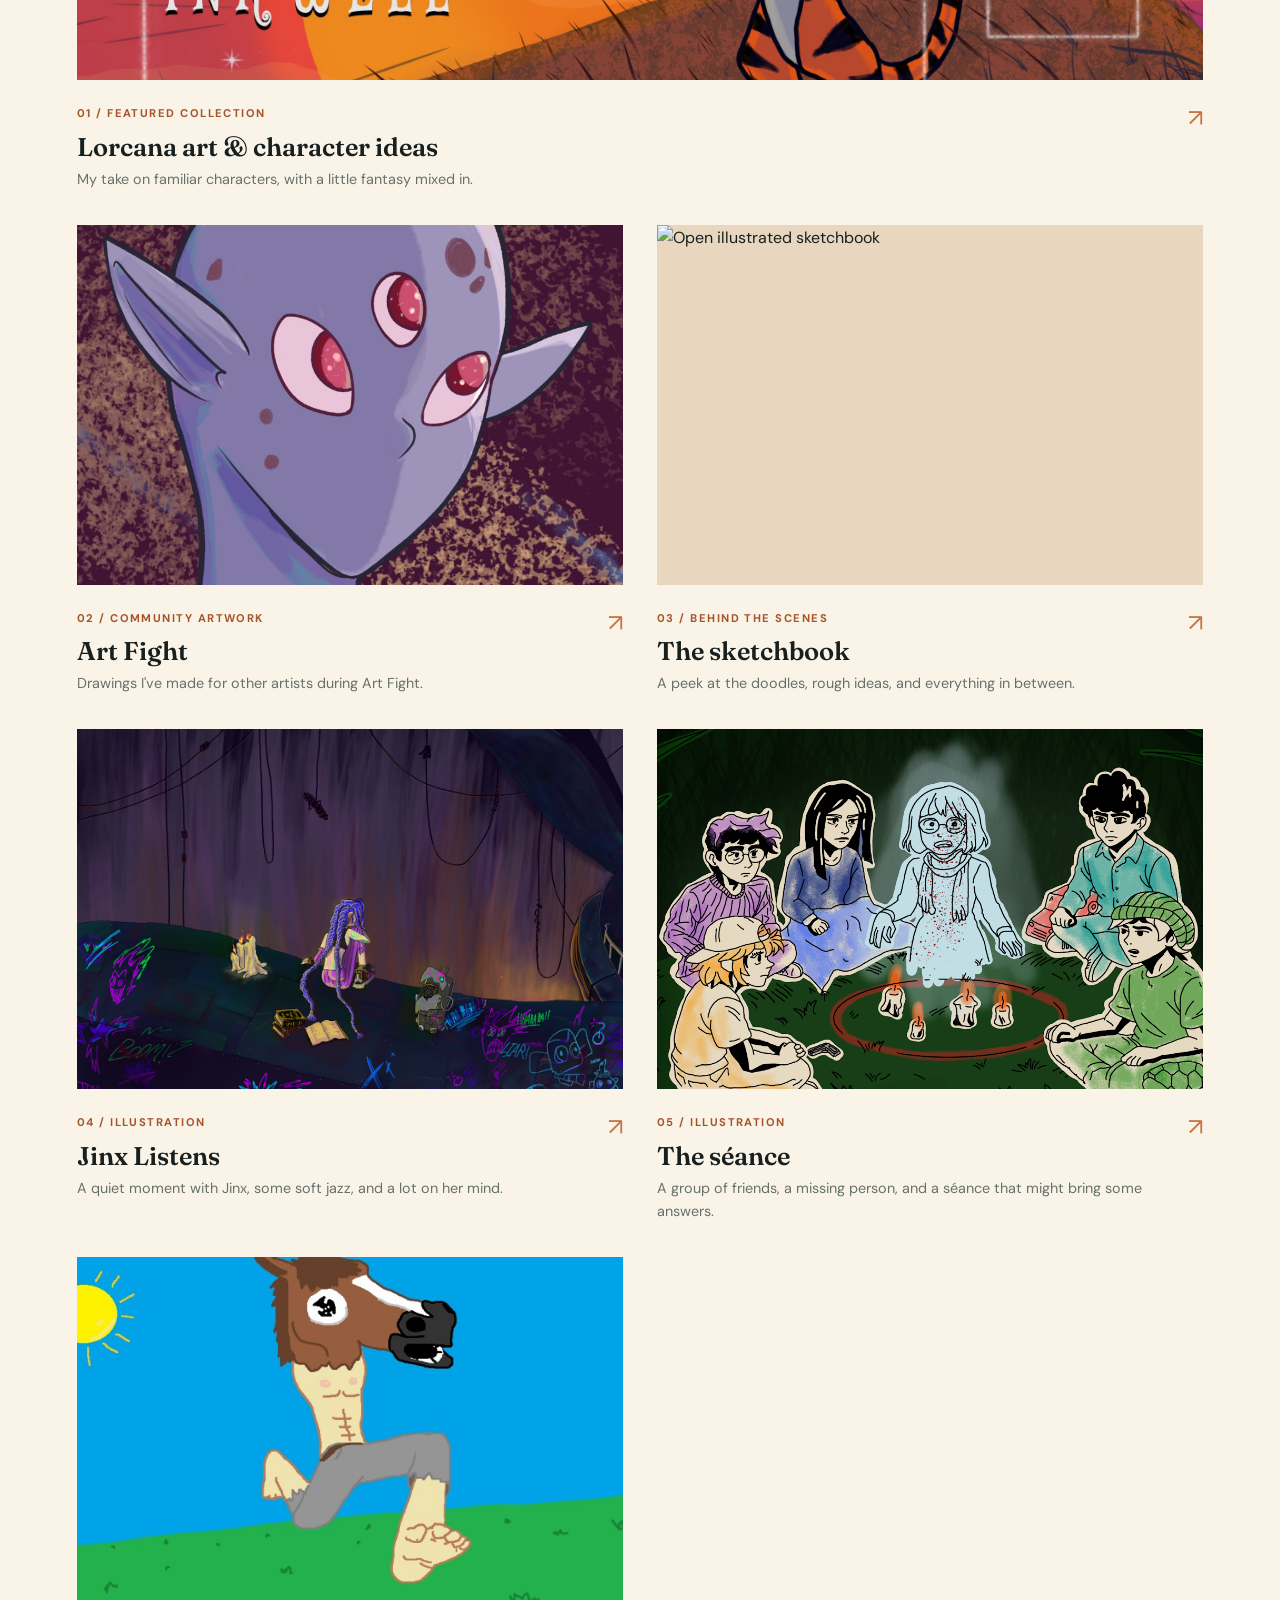
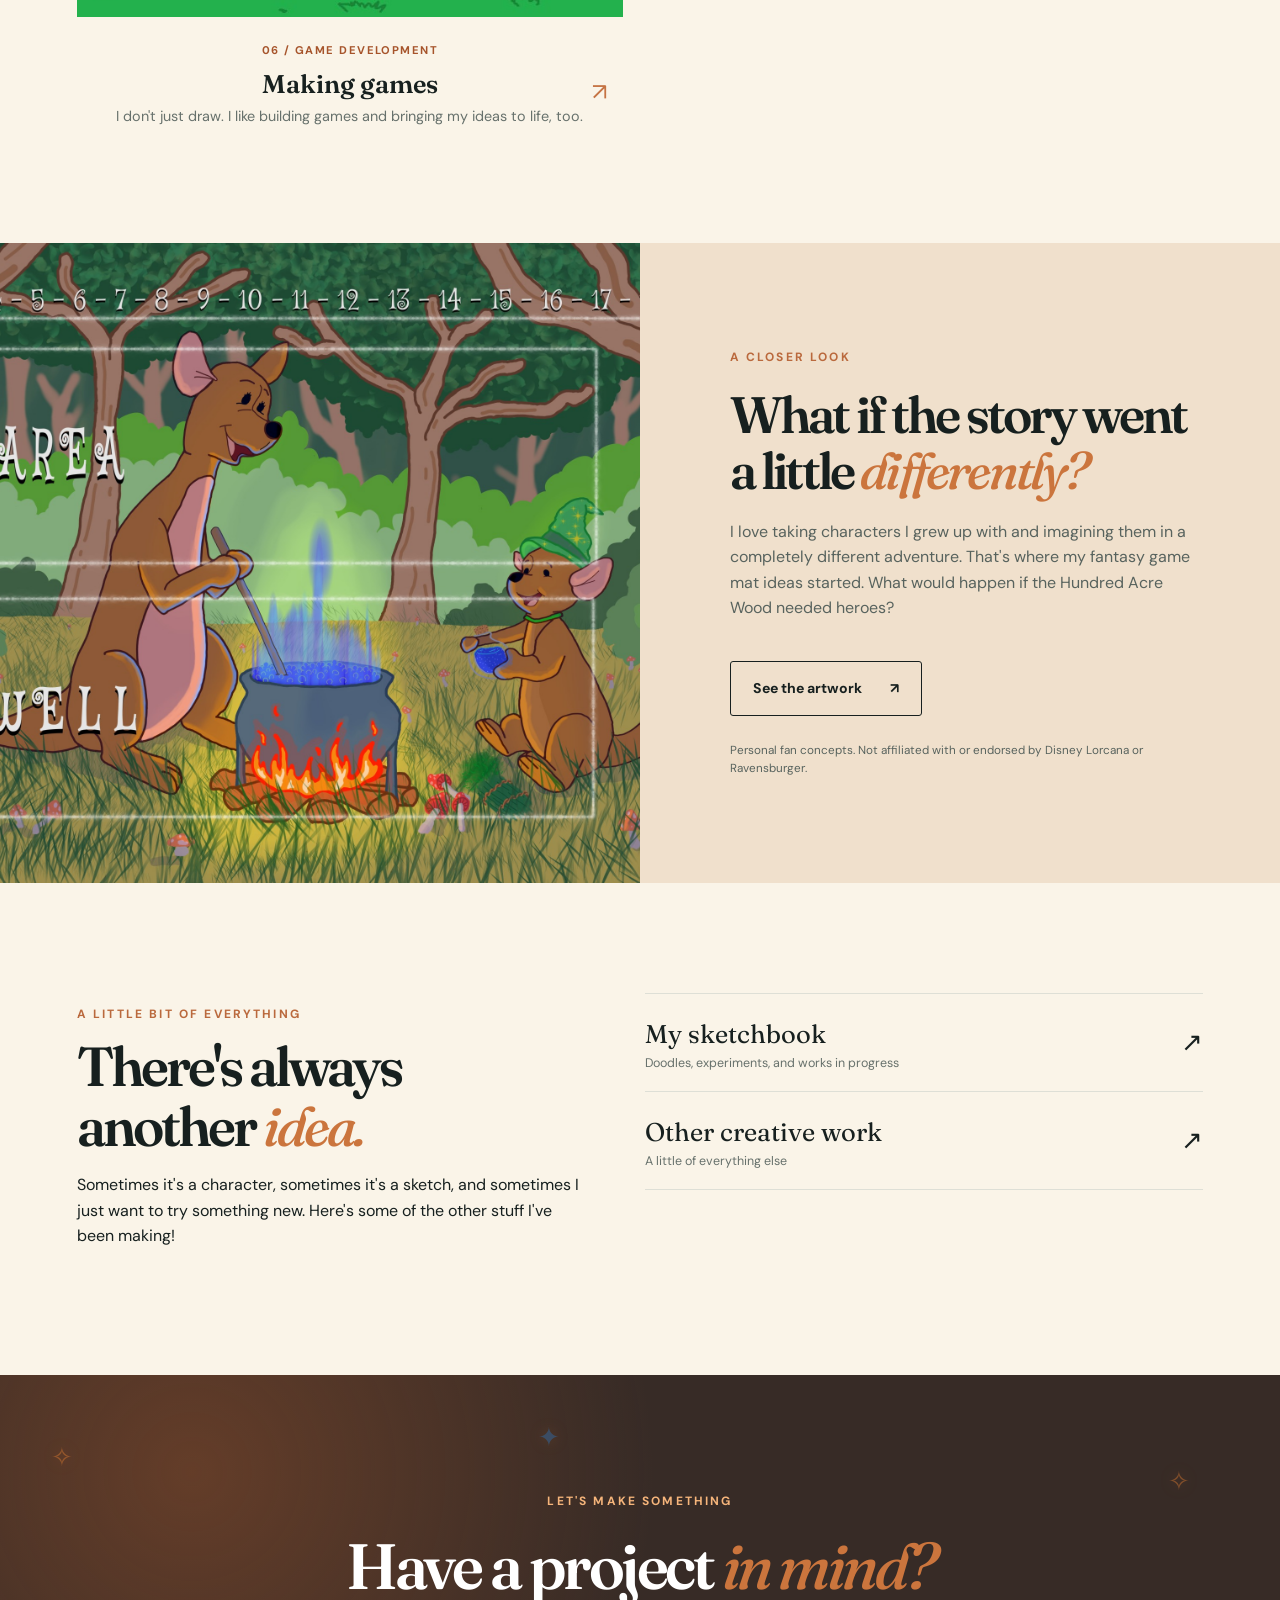
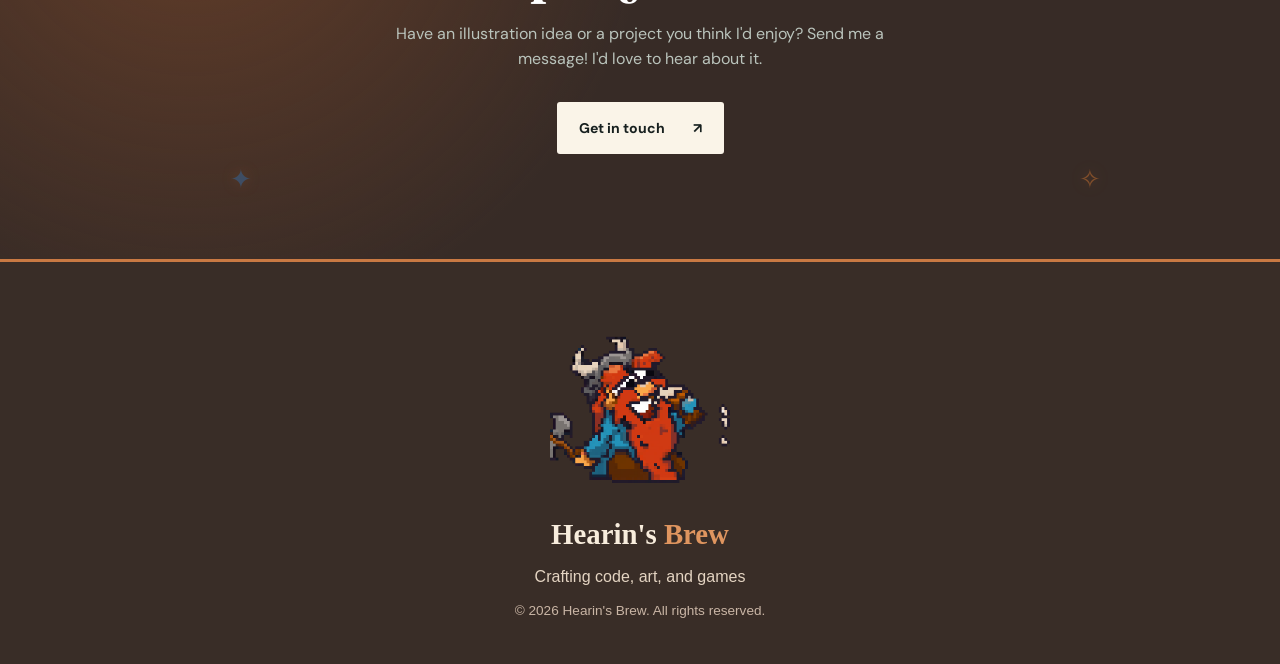
==== commit c80ec6ab: "Keep homepage artwork as links to respective portfolio pages" ====
--- a/index.html
+++ b/index.html
@@ -41,7 +41,7 @@
         <p class="hero-note">Drawing <span>✦</span> Making games <span>✦</span> Telling stories</p>
       </div>
       <div class="hero-art"><div class="hero-art-controls" aria-label="Featured artwork controls"><button class="art-cycle-button" type="button" data-direction="-1" aria-label="Previous artwork">‹</button><span class="art-cycle-count" aria-live="polite">1 / 7</span><button class="art-cycle-button" type="button" data-direction="1" aria-label="Next artwork">›</button></div>
-        <img id="featured-art-image" src="assets/Pooh Bear P4.jpg" alt="Fantasy-inspired illustration of Winnie the Pooh, part of a personal game mat concept series" fetchpriority="high">
+        <a id="featured-art-image-link" href="lorcana-game-mat-concepts.html" aria-label="View featured artwork collection"><img id="featured-art-image" src="assets/Pooh Bear P4.jpg" alt="Fantasy-inspired illustration of Winnie the Pooh, part of a personal game mat concept series" fetchpriority="high"></a>
         <a class="art-tag" id="featured-art-link" href="lorcana-game-mat-concepts.html">Pooh / Fantasy concepts ↗</a>
       </div>
     </section>
@@ -76,7 +76,7 @@
       </div>
     </section>
     <section class="feature-story">
-      <div class="feature-story-image"><img src="assets/Kanga and roo.jpg" alt="Fantasy-inspired artwork of Kanga and Roo" loading="lazy"></div>
+      <div class="feature-story-image"><a href="lorcana-game-mat-concepts.html" aria-label="View Lorcana art collection"><img src="assets/Kanga and roo.jpg" alt="Fantasy-inspired artwork of Kanga and Roo" loading="lazy"></a></div>
       <div class="feature-story-copy"><p class="eyebrow">A closer look</p><h2>What if the story went a little <em>differently?</em></h2><p>I love taking characters I grew up with and imagining them in a completely different adventure. That's where my fantasy game mat ideas started. What would happen if the Hundred Acre Wood needed heroes?</p><a class="button button-outline" href="lorcana-game-mat-concepts.html">See the artwork <span aria-hidden="true">↗</span></a><p class="disclaimer">Personal fan concepts. Not affiliated with or endorsed by Disney Lorcana or Ravensburger.</p></div>
     </section>
     <section class="other-work"><div><p class="eyebrow">A little bit of everything</p><h2>There's always another <em>idea.</em></h2><p>Sometimes it's a character, sometimes it's a sketch, and sometimes I just want to try something new. Here's some of the other stuff I've been making!</p></div><div class="other-links"><a href="my-sketch-book.html"><span>My sketchbook <small>Doodles, experiments, and works in progress</small></span><span aria-hidden="true">↗</span></a><a href="other-artistic-works.html"><span>Other creative work <small>A little of everything else</small></span><span aria-hidden="true">↗</span></a></div></section>
